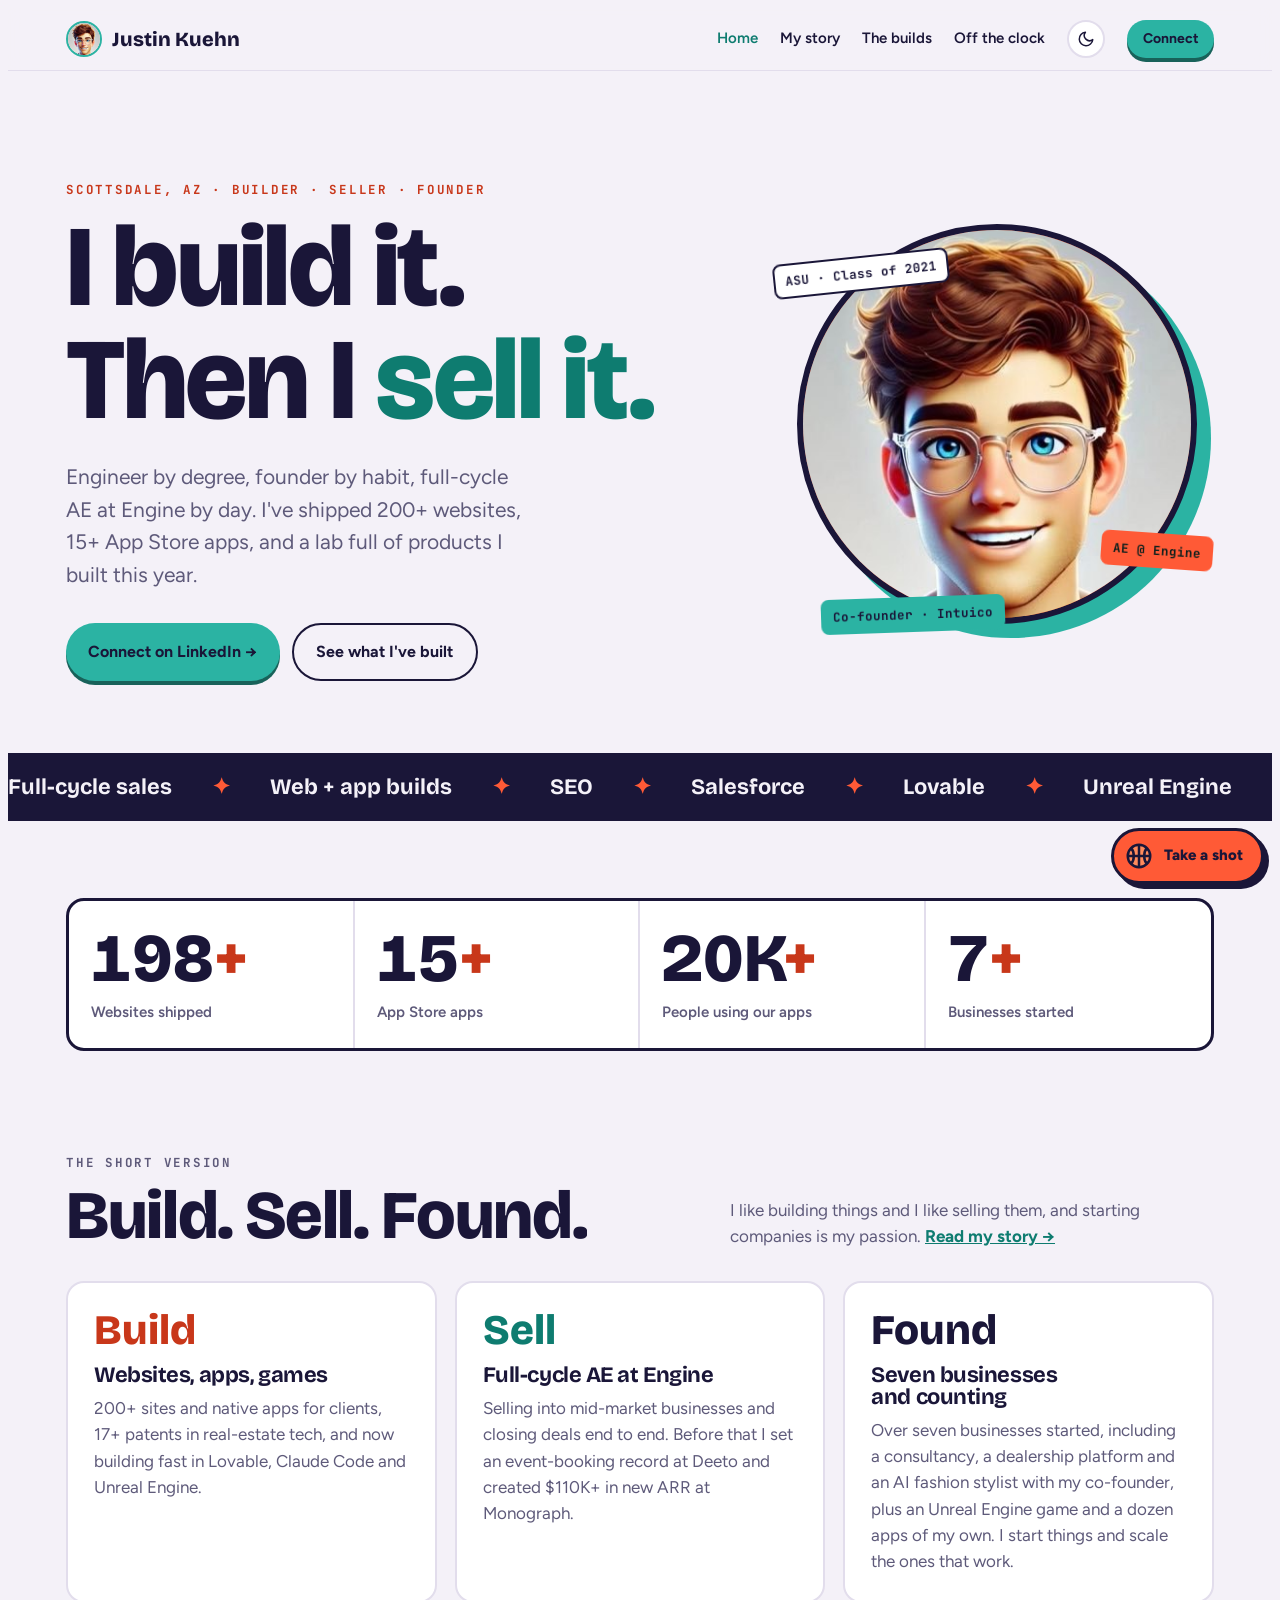
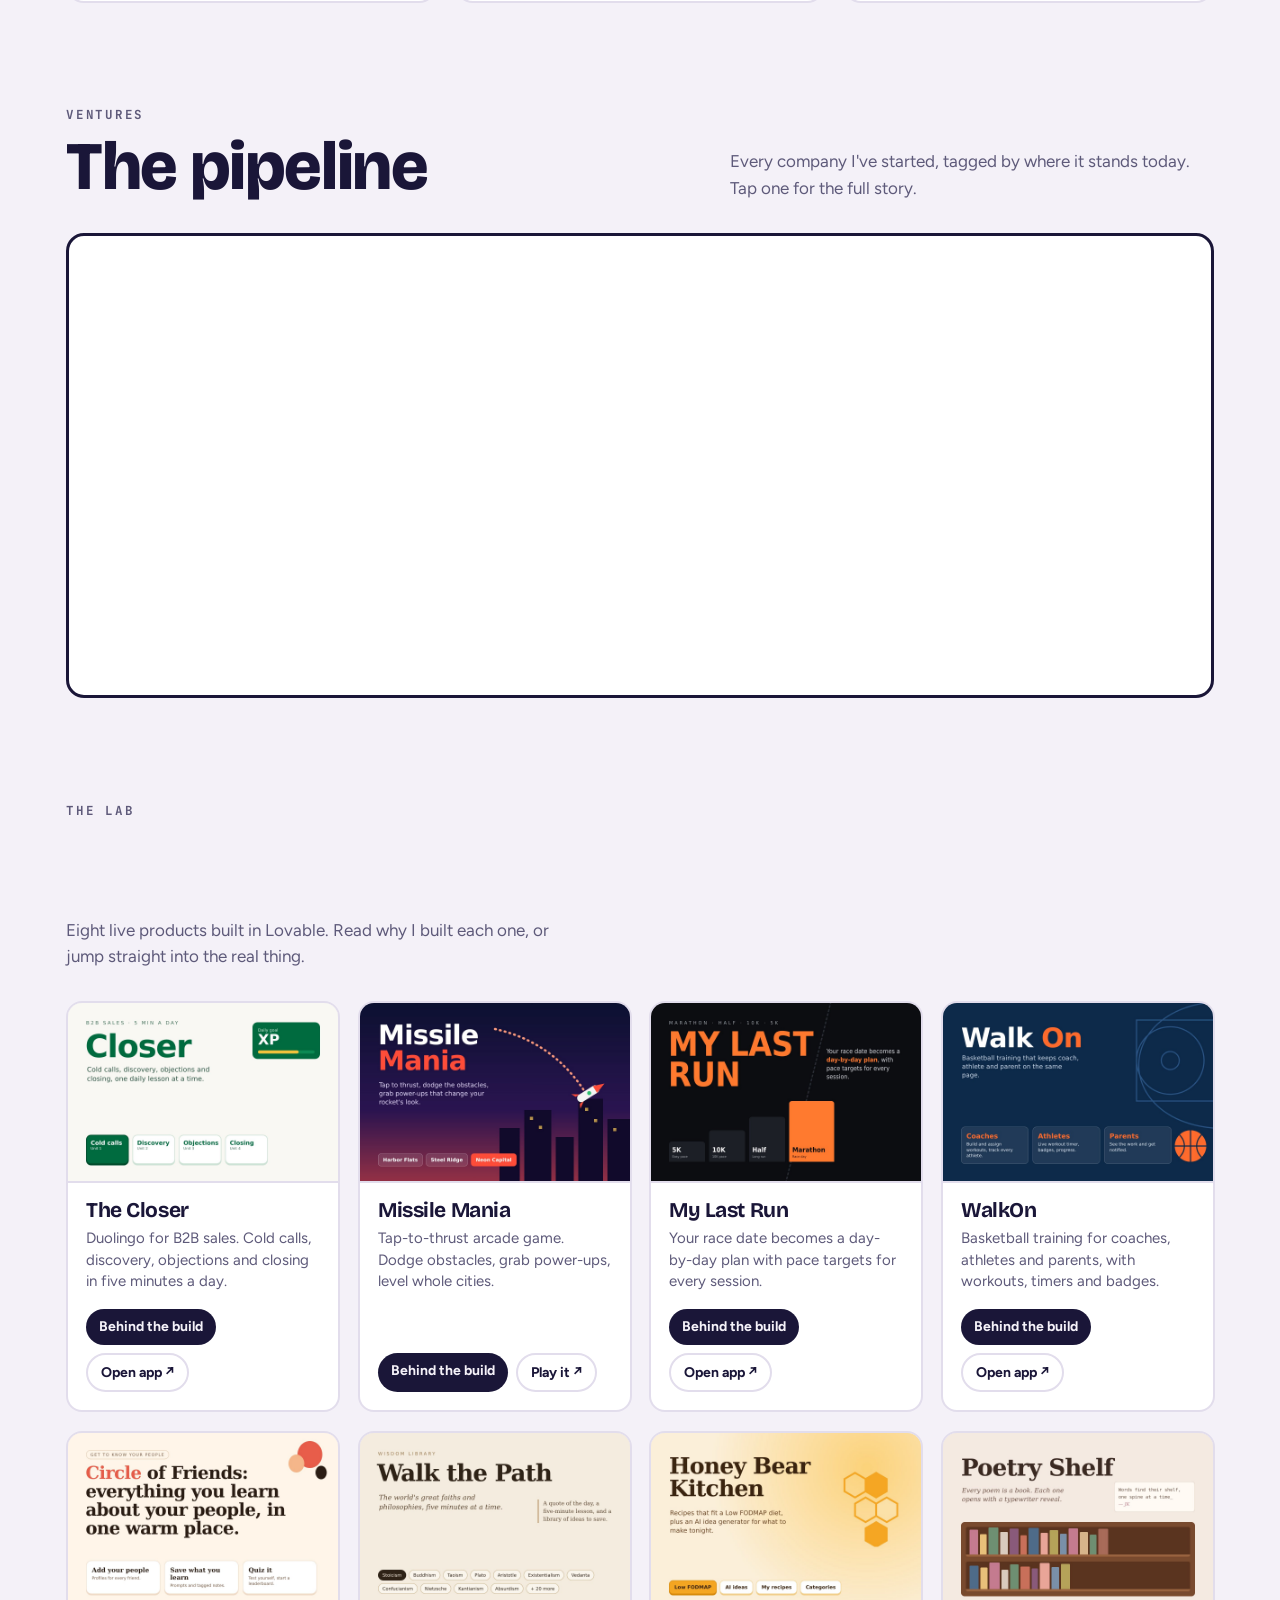
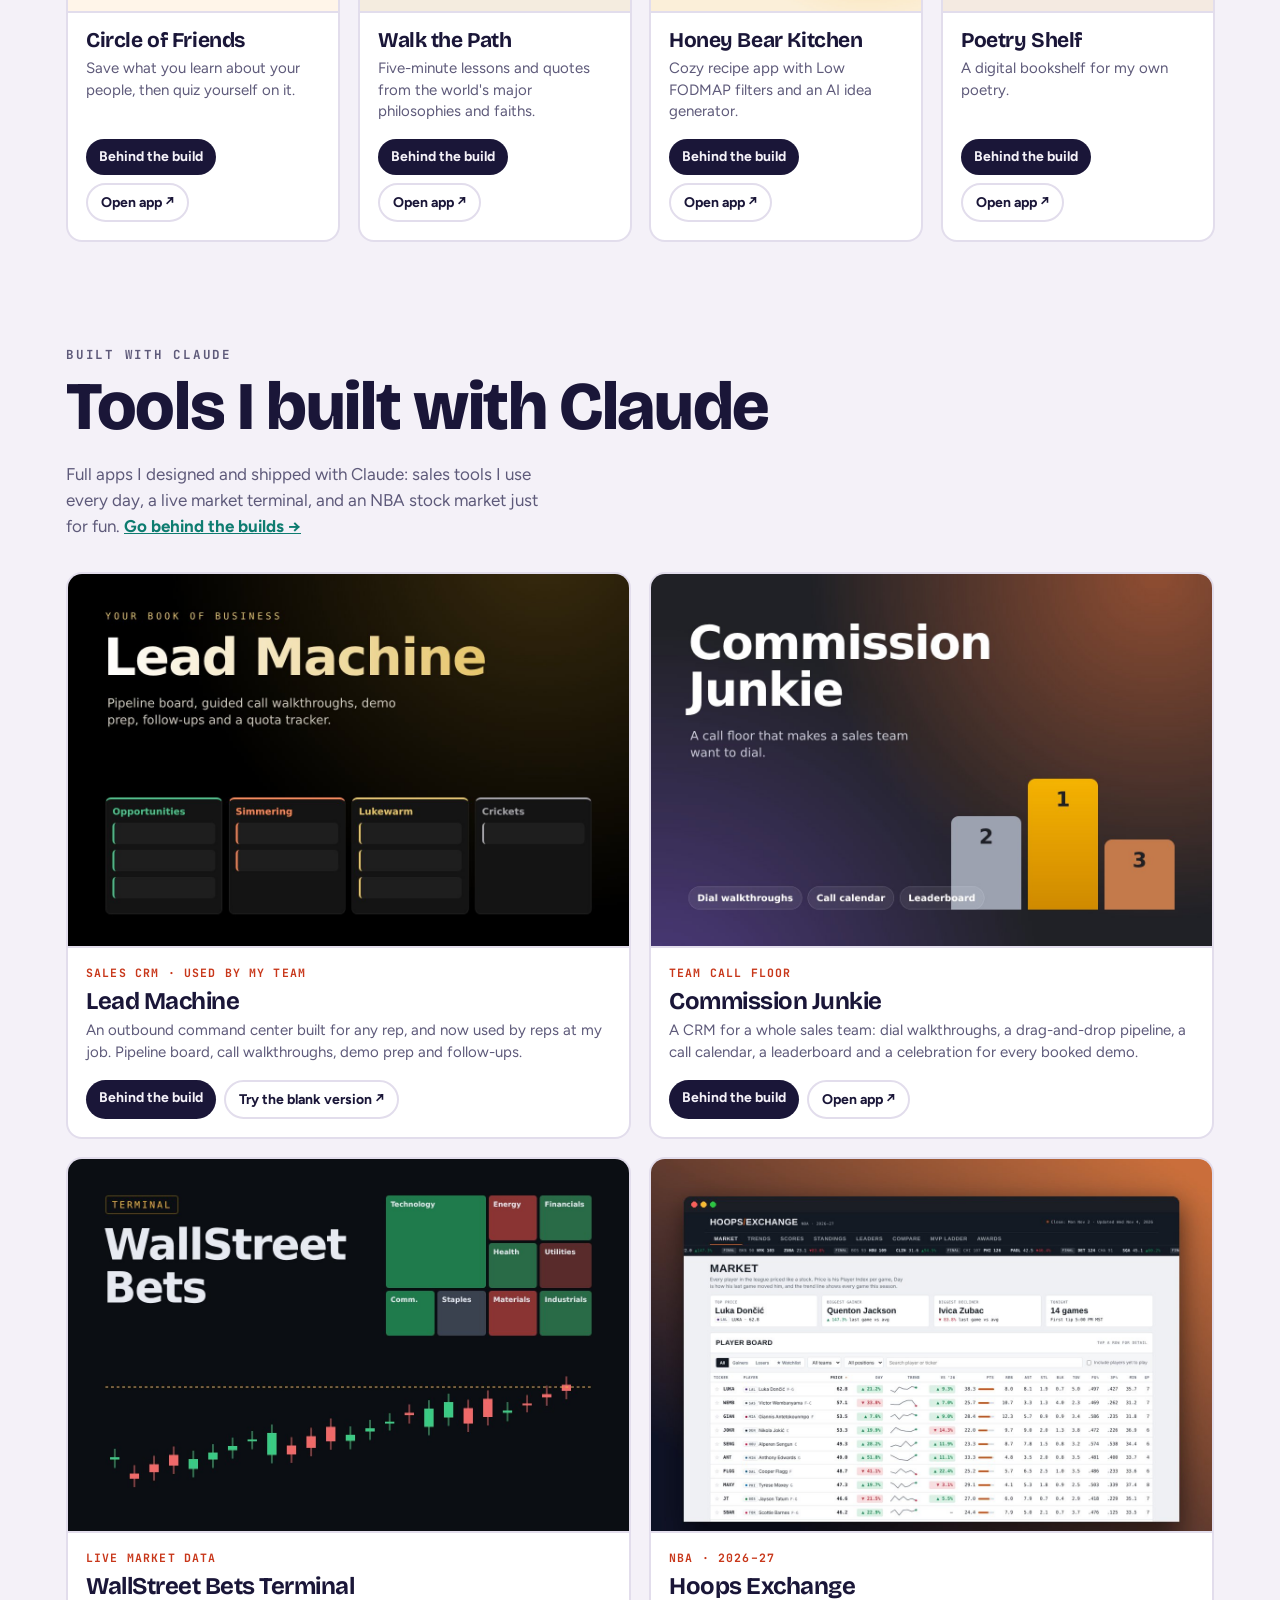
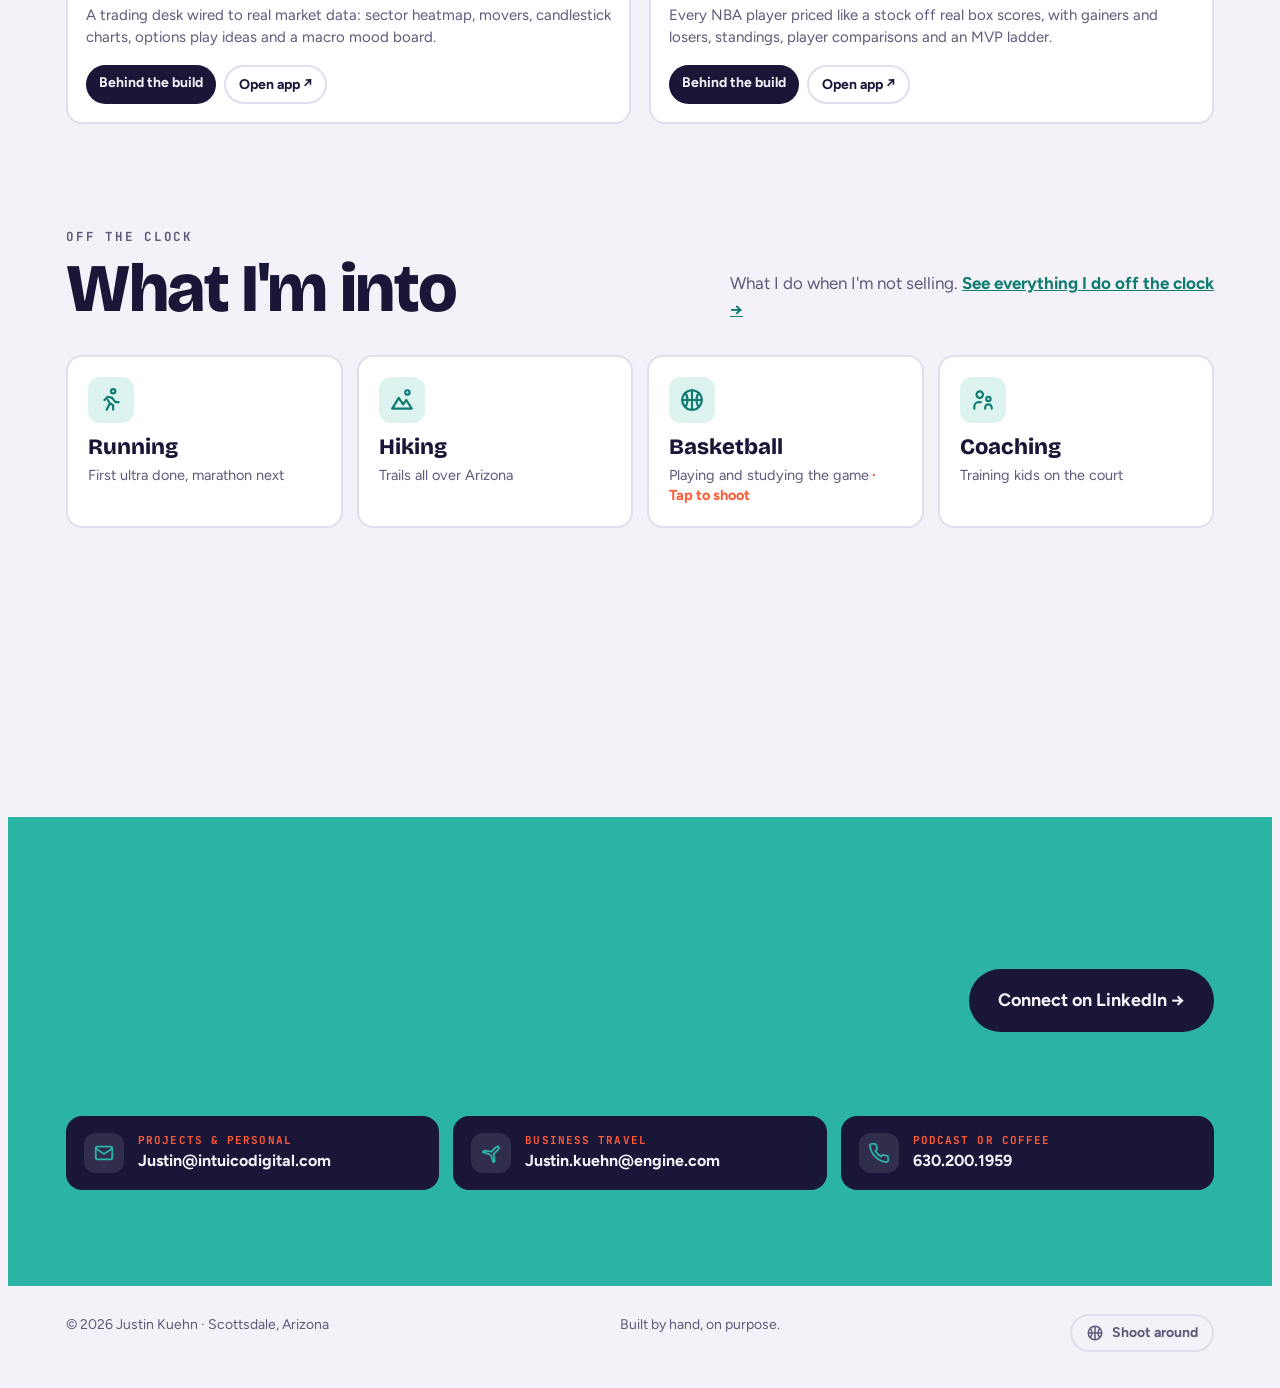
==== index.html @ c18d4263 "Add portfolio site Co-Authored-By: Claude Opus 5.5 <noreply@anthropic.com> Claude-Session: https://c" ====
<!doctype html>
<html lang="en">
<head>
<meta charset="utf-8">
<meta name="viewport" content="width=device-width,initial-scale=1,viewport-fit=cover">
<title>Justin Kuehn · Builder, seller, founder</title>
<meta name="description" content="Justin Kuehn builds websites, apps and companies, then sells them. Co-founder of Intuico Digital and Account Executive at Engine.">
<meta property="og:title" content="Justin Kuehn · Builder, seller, founder">
<meta property="og:description" content="Websites, apps, ventures and the story behind them.">
<meta property="og:image" content="img/avatar.jpg">
<link rel="icon" href="img/avatar.jpg">
<script>(function(){var t=null;try{t=new URLSearchParams(location.search).get("theme");}catch(e){}if(t!=="dark"&&t!=="light"){try{t=localStorage.getItem("jk-theme");}catch(e){}}if(t!=="dark"&&t!=="light"){try{t=sessionStorage.getItem("jk-theme");}catch(e){}}if(t==="dark"||t==="light"){document.documentElement.setAttribute("data-jk",t);try{localStorage.setItem("jk-theme",t);}catch(e){}try{sessionStorage.setItem("jk-theme",t);}catch(e){}}})();(function(){window.__jkT0=Date.now();if(matchMedia("(prefers-reduced-motion: reduce)").matches)return;var seen=false;try{seen=sessionStorage.getItem("jk-splash")==="1";sessionStorage.setItem("jk-splash","1");}catch(e){seen=true;}if(seen)return;var r=document.documentElement;r.classList.add("jk-splash");setTimeout(function(){r.classList.remove("jk-splash","jk-splash-out")},3500);})();</script>
<meta name="claude:viewport-fit-sides" content="cover">
<link rel="preconnect" href="https://fonts.googleapis.com">
<link rel="preconnect" href="https://fonts.gstatic.com" crossorigin>
<link rel="stylesheet" href="https://fonts.googleapis.com/css2?family=Bricolage+Grotesque:opsz,wght@12..96,500;12..96,700;12..96,800&family=Figtree:wght@400;500;600;700&family=JetBrains+Mono:wght@500;700&display=swap">
<style>
/* Layout: bold editorial home. Big type hero with avatar, scoreboard strip, ventures as a CRM-style pipeline, an app lab grid, off-the-clock photo band, LinkedIn close. */
:root{
  --bg:#F4F1F8; --surface:#FFFFFF; --ink:#1A1638; --muted:#5E5A7A; --line:#E2DDEC;
  --signal-t:#0E7C70; --soft:#ECE7F4; --agave:#FF5A36; --deep:#1A1638; --signal:#2BB3A3; --signal-ink:#1A1638; --sky:#C8371A; --band:#1A1638; --band-ink:#F4F1F8;
  --display:"Bricolage Grotesque", "Arial Black", Impact, sans-serif;
  --body:"Figtree", "Segoe UI", Helvetica, Arial, sans-serif;
  --mono:"JetBrains Mono", ui-monospace, Menlo, monospace;
  --wrap:1180px;
}
@media (prefers-color-scheme: dark){:root:not([data-jk="light"]){
  --bg:#0A0A0A; --surface:#151515; --ink:#F2F2EF; --muted:#A6A6A1; --line:#2A2A2A;
  --signal-t:#3CCFBC; --soft:#1C1C1C; --agave:#FF6A3D; --deep:#161616; --signal:#2BB3A3; --signal-ink:#0A0A0A; --sky:#FF7A50; --band:#2BB3A3; --band-ink:#0A0A0A; color-scheme:dark}}
:root[data-jk="dark"]{
  --bg:#0A0A0A; --surface:#151515; --ink:#F2F2EF; --muted:#A6A6A1; --line:#2A2A2A;
  --signal-t:#3CCFBC; --soft:#1C1C1C; --agave:#FF6A3D; --deep:#161616; --signal:#2BB3A3; --signal-ink:#0A0A0A; --sky:#FF7A50; --band:#2BB3A3; --band-ink:#0A0A0A; color-scheme:dark}

*{box-sizing:border-box}
html{scroll-behavior:smooth}
body{background:var(--bg);color:var(--ink);font-family:var(--body);font-size:17px;line-height:1.55;-webkit-font-smoothing:antialiased}
a{color:inherit}
:focus-visible{outline:3px solid var(--sky);outline-offset:3px;border-radius:4px}
.wrap{max-width:var(--wrap);margin:0 auto;padding-left:max(16px, env(safe-area-inset-left,0px));padding-right:max(16px, env(safe-area-inset-right,0px))}
h1,h2,h3{font-family:var(--display);line-height:.98;letter-spacing:-.02em;margin:0;text-wrap:balance}
.eyebrow{font-family:var(--mono);font-size:12.5px;font-weight:700;letter-spacing:.14em;text-transform:uppercase;color:var(--sky)}
.btn{display:inline-flex;align-items:center;gap:.6em;font-weight:700;font-size:16px;text-decoration:none;padding:.9em 1.4em;border-radius:999px;transition:transform .15s ease, box-shadow .15s ease}
.btn-signal{background:var(--signal);color:var(--signal-ink);box-shadow:0 4px 0 color-mix(in srgb,var(--signal) 55%, #000)}
.btn-signal:hover{transform:translateY(-2px);box-shadow:0 6px 0 color-mix(in srgb,var(--signal) 55%, #000)}
.btn-ghost{border:2px solid var(--ink);color:var(--ink)}
.btn-ghost:hover{background:var(--ink);color:var(--bg)}

/* nav */
body::before{content:"";position:fixed;inset:0 0 auto;height:env(safe-area-inset-top,0px);z-index:10;background:var(--bg)}
.nav{position:sticky;top:env(safe-area-inset-top,0px);z-index:9;background:color-mix(in srgb,var(--bg) 88%, transparent);backdrop-filter:blur(10px);border-bottom:1px solid var(--line)}
.nav .wrap{display:flex;align-items:center;justify-content:space-between;gap:16px;padding-block:12px}
.brand{display:flex;align-items:center;gap:10px;text-decoration:none;font-family:var(--display);font-weight:800;font-size:20px}
.brand img{width:36px;height:36px;border-radius:50%;border:2px solid var(--signal)}
.links{display:flex;gap:22px;align-items:center;font-weight:600;font-size:15px}
.links a{text-decoration:none}
.links a:not(.btn):hover,.links a[aria-current]{color:var(--signal-t)}
.links .btn{padding:.55em 1.1em;font-size:14px}
@media (max-width:760px){.links{gap:14px;font-size:14px}.links a[href="index.html"],.links a[href="index.html#apps"],.links a[href="hobbies.html"]:not([aria-current]){display:none}}
@media (max-width:460px){.brand span,.brand{font-size:0}.brand img{width:34px;height:34px}}

/* hero */
.hero{padding-block:clamp(48px,8vw,96px) clamp(40px,6vw,72px)}
.hero .wrap{display:grid;grid-template-columns:1.35fr .9fr;gap:clamp(28px,5vw,64px);align-items:center}
.hero h1{font-size:clamp(52px,9vw,124px);font-weight:800}
.hero h1 .hl{color:var(--signal-t)}
.hero h1 .line{display:block}
.hero p.lede{font-size:clamp(18px,2vw,21px);color:var(--muted);max-width:36ch;margin:24px 0 32px}
.cta-row{display:flex;flex-wrap:wrap;gap:12px}
.portrait{position:relative;justify-self:center;width:min(100%,400px)}
.portrait .disc{aspect-ratio:1;max-width:100%;border-radius:50%;background:var(--sky);overflow:hidden;border:6px solid var(--ink);box-shadow:14px 14px 0 var(--signal)}
.portrait img{width:100%;height:100%;object-fit:cover;display:block}
.tag{position:absolute;font-family:var(--mono);font-size:12.5px;font-weight:700;background:var(--surface);color:var(--ink);border:2px solid var(--ink);padding:6px 10px;border-radius:8px;white-space:nowrap}
.tag.t1{top:8%;left:-6%;transform:rotate(-6deg)}
.tag.t2{bottom:14%;right:-4%;transform:rotate(4deg);background:var(--agave);color:#0B1F1C;border-color:var(--agave)}
.tag.t3{bottom:-2%;left:6%;transform:rotate(-2deg);background:var(--signal);color:var(--signal-ink);border-color:var(--signal)}
@media (max-width:820px){.hero .wrap{grid-template-columns:1fr}.portrait{width:min(78%,320px);order:-1}.tag.t1{left:-10%}.tag.t2{right:-12%}}

/* ticker */
.ticker{background:var(--band);color:var(--band-ink);overflow:hidden;border-block:3px solid var(--ink)}
.ticker .track{display:flex;gap:40px;width:max-content;padding-block:14px;font-family:var(--display);font-weight:700;font-size:22px;animation:tick 38s linear infinite}
.ticker span{display:flex;align-items:center;gap:40px;white-space:nowrap}
.ticker span::after{content:"✦";color:var(--agave)}

@keyframes tick{to{transform:translateX(-50%)}}
@media (prefers-reduced-motion:reduce){.ticker .track{animation:none}}

/* scoreboard */
.score{padding-block:clamp(48px,6vw,80px) 0}
.board{display:grid;grid-template-columns:repeat(4,1fr);border:3px solid var(--ink);border-radius:18px;overflow:hidden;background:var(--surface)}
.stat{padding:24px 22px;border-right:2px solid var(--line);min-width:0}
.stat:last-child{border-right:0}
.stat b{display:block;font-family:var(--display);font-size:clamp(44px,5.5vw,68px);font-weight:800;line-height:1;font-variant-numeric:tabular-nums}
.stat b em{font-style:normal;color:var(--sky)}
.stat small{display:block;margin-top:8px;font-weight:600;color:var(--muted);font-size:15px}
@media (max-width:760px){.board{grid-template-columns:1fr 1fr}.stat:nth-child(2){border-right:0}.stat:nth-child(-n+2){border-bottom:2px solid var(--line)}}

/* sections */
section.block{padding-block:clamp(64px,8vw,110px) 0}
.head{display:flex;justify-content:space-between;align-items:end;gap:20px;flex-wrap:wrap;margin-bottom:32px}
.head h2{font-size:clamp(38px,5.5vw,68px);font-weight:800;margin-top:10px}
.head p{color:var(--muted);max-width:44ch;margin:0}

/* three lanes */
.lanes{display:grid;grid-template-columns:repeat(3,1fr);gap:18px}
.lane{padding:26px;border-radius:18px;border:2px solid var(--line);background:var(--surface);min-width:0}
.lane .k{font-family:var(--display);font-size:42px;font-weight:800;line-height:1}
.lane:nth-child(1) .k{color:var(--sky)} .lane:nth-child(2) .k{color:var(--signal-t)}
.lane h3{font-size:22px;margin:14px 0 8px;font-weight:700}
.lane p{margin:0;color:var(--muted)}
@media (max-width:820px){.lanes{grid-template-columns:1fr}}

/* pipeline */
.pipe{border:3px solid var(--ink);border-radius:18px;overflow:hidden;background:var(--surface)}
.deal{display:grid;grid-template-columns:200px 1fr auto;gap:24px;align-items:center;padding:22px 26px;border-bottom:2px solid var(--line);text-decoration:none;transition:background .15s}
.deal:last-child{border-bottom:0}
.deal:hover{background:color-mix(in srgb,var(--agave) 12%, var(--surface))}
.deal h3{font-size:clamp(26px,3vw,34px);font-weight:800}
.deal p{margin:0;color:var(--muted);min-width:0}
.stage{font-family:var(--mono);font-size:12px;font-weight:700;letter-spacing:.08em;text-transform:uppercase;padding:6px 10px;border-radius:999px;white-space:nowrap;border:2px solid currentColor}
.stage.won{color:var(--sky)} .stage.scale{color:var(--signal-t)} .stage.build{color:var(--muted)}
@media (max-width:760px){.deal{grid-template-columns:1fr;gap:8px}.stage{justify-self:start}}

/* app lab */
.apps{display:grid;grid-template-columns:repeat(4,1fr);gap:18px}
.app{display:flex;flex-direction:column;border:2px solid var(--line);border-radius:16px;overflow:hidden;background:var(--surface);transition:transform .15s ease,border-color .15s ease}
.app:hover{transform:translateY(-4px);border-color:var(--agave)}
.app .shot{display:block;aspect-ratio:3/2;max-width:100%;background:var(--line);border-bottom:2px solid var(--line)}
.app .shot img{width:100%;height:100%;object-fit:cover;display:block}
.app .body{padding:16px 18px 18px;display:flex;flex-direction:column;gap:6px;flex:1}
.app h3{font-size:21px;font-weight:700;line-height:1.1}
.app p{margin:0;color:var(--muted);font-size:15px;line-height:1.45;flex:1}
.app .acts{display:flex;gap:8px;flex-wrap:wrap;margin-top:10px}
.app .acts a{font-weight:700;font-size:14px;text-decoration:none;padding:7px 13px;border-radius:999px}
.app .cs-btn{background:var(--ink);color:var(--bg)}
.app .cs-btn:hover{background:var(--agave);color:#0B1F1C}
.app .go{border:2px solid var(--line);color:var(--ink)}
.app .go:hover{border-color:var(--ink)}
.app .kick{font-family:var(--mono);font-size:11.5px;font-weight:700;letter-spacing:.1em;text-transform:uppercase;color:var(--sky)}
.cgrid .app h3{font-size:24px}
@media (max-width:1000px){.apps{grid-template-columns:repeat(2,1fr)}}
@media (max-width:520px){.apps{grid-template-columns:1fr}}

/* built with claude */
.cgrid{display:grid;grid-template-columns:repeat(2,1fr);gap:18px}
@media (max-width:560px){.cgrid{grid-template-columns:1fr}}
.cproj{display:flex;flex-direction:column;text-decoration:none;border:2px solid var(--line);border-radius:16px;overflow:hidden;background:var(--surface);transition:transform .15s ease,border-color .15s ease;min-width:0}
.cproj:hover{transform:translateY(-4px);border-color:var(--ink)}
.cproj .band{background:var(--p-bg);color:var(--p-ink);padding:20px 20px 18px;min-height:150px;display:flex;flex-direction:column;justify-content:space-between;gap:14px;position:relative;overflow:hidden}
.cproj .band::after{content:"";position:absolute;inset:auto -30% -60% auto;width:70%;aspect-ratio:1;border-radius:50%;background:var(--p-acc);opacity:.18}
.cproj .kicker{font-family:var(--mono);font-size:11.5px;font-weight:700;letter-spacing:.12em;text-transform:uppercase;color:var(--p-acc);position:relative}
.cproj .pname{font-family:var(--display);font-weight:800;font-size:30px;line-height:1;letter-spacing:-.02em;position:relative}
.cproj .chips{display:flex;flex-wrap:wrap;gap:6px;position:relative}
.cproj .chips span{font-family:var(--mono);font-size:11px;font-weight:700;padding:3px 8px;border-radius:999px;border:1px solid var(--p-acc);color:var(--p-ink)}
.cproj .body{padding:16px 18px 18px;display:flex;flex-direction:column;gap:6px;flex:1}
.cproj p{margin:0;color:var(--muted);font-size:15px;line-height:1.45;flex:1}
.cproj .go{font-weight:700;font-size:14px;color:var(--signal-t);margin-top:8px}
@media (max-width:1000px){.cgrid{grid-template-columns:repeat(2,1fr)}}
@media (max-width:560px){.cgrid{grid-template-columns:1fr}}

/* off the clock gallery */
.gallery{display:grid;grid-template-columns:repeat(4,1fr);grid-auto-rows:220px;gap:16px}
.gallery > *{border-radius:18px;overflow:hidden;position:relative;margin:0;min-width:0}
.gallery figure{border:3px solid var(--ink);background:var(--line)}
.gallery figure img{width:100%;height:100%;object-fit:cover;display:block;position:absolute;inset:0;transition:transform .4s ease}
.gallery figure:hover img{transform:scale(1.04)}
.g-dinner{grid-row:span 2}
.g-hike{grid-column:span 2;grid-row:span 2}
.g-ultra{grid-row:span 2;background:var(--signal);color:var(--signal-ink);padding:24px;display:flex;flex-direction:column;justify-content:space-between}
.g-ultra .big{font-family:var(--display);font-weight:800;font-size:clamp(64px,7vw,96px);line-height:.85;letter-spacing:-.03em}
.g-ultra .big small{display:block;font-size:.34em;letter-spacing:.02em;margin-top:6px}
.g-ultra p{margin:0;font-weight:600;line-height:1.35}
.g-ultra .eyebrow{color:inherit;opacity:.85}
.g-tile{background:var(--surface);border:2px solid var(--line);padding:22px;display:flex;flex-direction:column;justify-content:space-between;gap:10px;text-decoration:none}
.g-tile h3{font-size:clamp(24px,2.4vw,30px);font-weight:800}
.g-tile p{margin:0;color:var(--muted);font-size:15px}
.g-tile .go{font-weight:700;font-size:14px;color:var(--signal-t)}
a.g-tile:hover{border-color:var(--ink)}
.g-marathon{grid-column:span 2;background:var(--band);color:var(--band-ink);border-color:var(--band)}
.g-marathon p{color:inherit;opacity:.8}
.g-marathon .go{color:inherit}
.g-swan figure, .g-swan{background:#F2F2F0}
@media (max-width:900px){.gallery{grid-template-columns:repeat(2,1fr);grid-auto-rows:200px}.g-hike{grid-column:span 2}.g-marathon{grid-column:span 2}}
@media (max-width:520px){.gallery{grid-auto-rows:170px}.g-ultra{grid-column:span 2;grid-row:span 1}.g-dinner{grid-row:span 2}}

/* close */
.close{margin-top:clamp(64px,8vw,110px);background:var(--signal);color:var(--signal-ink)}
.close .wrap{padding-block:clamp(56px,8vw,96px);display:flex;justify-content:space-between;align-items:center;gap:28px;flex-wrap:wrap}
.close h2{font-size:clamp(42px,7vw,92px);font-weight:800;max-width:12ch}
.close .btn{background:var(--deep);color:#F4F1F8;box-shadow:none;font-size:18px;padding:1em 1.6em}
.close .btn:hover{transform:translateY(-2px)}
footer .wrap{display:flex;justify-content:space-between;gap:16px;flex-wrap:wrap;padding-block:28px;color:var(--muted);font-size:14px}
.theme-tg{width:38px;height:38px;flex:none;border-radius:50%;border:2px solid var(--line);background:var(--surface);color:var(--ink);display:grid;place-items:center;cursor:pointer;padding:0}
.theme-tg:hover{border-color:var(--signal)}
.theme-tg .i-sun{display:none}
:root[data-jk="dark"] .theme-tg .i-sun{display:block}:root[data-jk="dark"] .theme-tg .i-moon{display:none}
@media (prefers-color-scheme: dark){:root:not([data-jk="light"]) .theme-tg .i-sun{display:block}:root:not([data-jk="light"]) .theme-tg .i-moon{display:none}}
.ints{list-style:none;margin:0;padding:0;display:grid;grid-template-columns:repeat(4,minmax(0,1fr));gap:14px}
@media (max-width:900px){.ints{grid-template-columns:repeat(2,minmax(0,1fr))}}
.int{display:flex;flex-direction:column;gap:6px;padding:20px;border:2px solid var(--line);border-radius:16px;background:var(--surface);min-width:0}
.int .ic{width:46px;height:46px;border-radius:12px;display:grid;place-items:center;background:color-mix(in srgb,var(--signal) 16%,var(--surface));color:var(--signal-t);margin-bottom:6px}
.int b{font-family:var(--display);font-size:22px;font-weight:800;line-height:1.1}
.int small{color:var(--muted);font-size:14.5px;line-height:1.4}
.int-hl{background:var(--signal);border-color:var(--signal);color:var(--signal-ink)}
.int-hl .ic{background:rgba(0,0,0,.12);color:var(--signal-ink)}.int-hl small{color:var(--signal-ink);opacity:.8}
@media (prefers-reduced-motion:no-preference){
.rv-on .rv{opacity:0;transform:translateY(26px);transition:opacity .7s cubic-bezier(.2,.7,.2,1),transform .7s cubic-bezier(.2,.7,.2,1)}
.rv-on .rv.in{opacity:1;transform:none}
}
</style>
<link rel="stylesheet" href="fx.css">
</head>
<body>
<nav class="nav" aria-label="Main">
  <div class="wrap">
    <a class="brand" href="#top"><img src="img/avatar.jpg" alt="">Justin Kuehn</a>
    <div class="links">
      <a href="index.html" aria-current="page">Home</a>
      <a href="story.html">My story</a>
      <a href="work.html">The builds</a>
      <a href="hobbies.html">Off the clock</a>
<button class="theme-tg" type="button" aria-label="Toggle dark mode" title="Toggle dark mode"><svg class="i-moon" viewBox="0 0 24 24" width="18" height="18" fill="none" stroke="currentColor" stroke-width="2" stroke-linecap="round" stroke-linejoin="round" aria-hidden="true"><path d="M21 12.8A9 9 0 1 1 11.2 3a7 7 0 0 0 9.8 9.8z"/></svg><svg class="i-sun" viewBox="0 0 24 24" width="18" height="18" fill="none" stroke="currentColor" stroke-width="2" stroke-linecap="round" aria-hidden="true"><circle cx="12" cy="12" r="4"/><path d="M12 2v2M12 20v2M4.9 4.9l1.4 1.4M17.7 17.7l1.4 1.4M2 12h2M20 12h2M4.9 19.1l1.4-1.4M17.7 6.3l1.4-1.4"/></svg></button>
            <a class="btn btn-signal" href="https://www.linkedin.com/search/results/people/?keywords=Justin%20Kuehn" target="_blank" rel="noopener">Connect</a>
    </div>
  </div>
</nav>

<header class="hero" id="top">
  <div class="wrap">
    <div>
      <p class="eyebrow">Scottsdale, AZ · Builder · Seller · Founder</p>
      <h1><span class="line">I build it.</span><span class="line">Then I <span class="hl">sell it.</span></span></h1>
      <p class="lede">Engineer by degree, founder by habit, full-cycle AE at Engine by day. I've shipped 200+ websites, 15+ App Store apps, and a lab full of products I built this year.</p>
      <div class="cta-row">
        <a class="btn btn-signal" href="https://www.linkedin.com/search/results/people/?keywords=Justin%20Kuehn" target="_blank" rel="noopener">Connect on LinkedIn →</a>
        <a class="btn btn-ghost" href="#apps">See what I've built</a>
      </div>
    </div>
    <div class="portrait">
      <div class="disc"><img src="img/avatar.jpg" alt="Illustrated portrait of Justin Kuehn"></div>
      <span class="tag t1">ASU · Class of 2021</span>
      <span class="tag t2">AE @ Engine</span>
      <span class="tag t3">Co-founder · Intuico</span>
    </div>
  </div>
</header>

<div class="ticker" aria-hidden="true">
  <div class="track">
    <span>Full-cycle sales</span><span>Web + app builds</span><span>SEO</span><span>Salesforce</span><span>Lovable</span><span>Unreal Engine</span><span>Founder-led growth</span><span>Cold calling</span>
    <span>Full-cycle sales</span><span>Web + app builds</span><span>SEO</span><span>Salesforce</span><span>Lovable</span><span>Unreal Engine</span><span>Founder-led growth</span><span>Cold calling</span>
  </div>
</div>

<section class="score" aria-label="By the numbers">
  <div class="wrap">
    <div class="board">
      <div class="stat"><b>200<em>+</em></b><small>Websites shipped</small></div>
      <div class="stat"><b>15<em>+</em></b><small>App Store apps</small></div>
      <div class="stat"><b>20K<em>+</em></b><small>People using our apps</small></div>
      <div class="stat"><b>7<em>+</em></b><small>Businesses started</small></div>
    </div>
  </div>
</section>

<section class="block" aria-labelledby="lanes-h">
  <div class="wrap">
    <div class="head">
      <div><p class="eyebrow">The short version</p><h2 id="lanes-h">Build. Sell. Found.</h2></div>
      <p>I like building things and I like selling them, and starting companies is my passion. <a href="story.html" style="color:var(--signal-t);font-weight:700">Read my story →</a></p>
    </div>
    <div class="lanes">
      <div class="lane"><div class="k">Build</div><h3>Websites, apps, games</h3><p>200+ sites and native apps for clients, 17+ patents in real-estate tech, and now building fast in Lovable, Claude Code and Unreal Engine.</p></div>
      <div class="lane"><div class="k">Sell</div><h3>Full-cycle AE at Engine</h3><p>Selling into mid-market businesses and closing deals end to end. Before that I set an event-booking record at Deeto and created $110K+ in new ARR at Monograph.</p></div>
      <div class="lane"><div class="k">Found</div><h3>Seven businesses and counting</h3><p>Over seven businesses started, including a consultancy, a dealership platform and an AI fashion stylist with my co-founder, plus an Unreal Engine game and a dozen apps of my own. I start things and scale the ones that work.</p></div>
    </div>
  </div>
</section>

<section class="block" id="work" aria-labelledby="work-h">
  <div class="wrap">
    <div class="head">
      <div><p class="eyebrow">Ventures</p><h2 id="work-h">The pipeline</h2></div>
      <p>Every company I've started, tagged by where it stands today. Tap one for the full story.</p>
    </div>
    <div class="pipe">
      <a class="deal" href="work.html#intuico"><h3>Intuico Digital</h3><p>Boutique consultancy for custom software, websites, apps and marketing. If a business needs it, we build it, for agencies, real estate, e-commerce, law firms, medical practices and software startups. Co-founded with my business partner.</p><span class="stage won">Scaling · 200+ sites</span></a>
      <a class="deal" href="work.html#goautofire"><h3>GoAutoFire</h3><p>Website, inventory and lead platform for independent used-car dealers. Growing on organic search, and we hired our newest sales rep in September 2026. Co-owned with my Intuico co-founder.</p><span class="stage scale">Scaling</span></a>
      <a class="deal" href="work.html#trydrobe"><h3>Trydrobe</h3><p>An AI stylist that picks outfits, shops and plans looks for events, plus an API so retailers can run virtual shopping at scale. Over 10,000 users. Co-owned with my Intuico co-founder.</p><span class="stage scale">Scaling · 10,000+ users</span></a>
      <a class="deal" href="work.html#unreal"><h3>Guerilla Warfare</h3><p>A cartoony battle royale where every player is an ape and the whole city is your jungle gym. Built in Unreal Engine 5.</p><span class="stage build">In development</span></a>
    </div>
  </div>
</section>

<section class="block" id="apps" aria-labelledby="apps-h">
  <div class="wrap">
    <div class="head">
      <div><p class="eyebrow">The lab</p><h2 id="apps-h">Apps I shipped this year</h2></div>
      <p>Eight live products built in Lovable. Read why I built each one, or jump straight into the real thing.</p>
    </div>
    <div class="apps">
      <div class="app"><a class="shot" href="work.html#the-closer"><img src="img/shot_closer.jpg" alt="The Closer screenshot" loading="lazy"></a><div class="body"><h3>The Closer</h3><p>Duolingo for B2B sales. Cold calls, discovery, objections and closing in five minutes a day.</p><div class="acts"><a class="cs-btn" href="work.html#the-closer">Behind the build</a><a class="go" href="https://id-preview--04c4d16d-3907-4d98-9360-c7922b74144a.lovable.app" target="_blank" rel="noopener">Open app ↗</a></div></div></div>
      <div class="app"><a class="shot" href="work.html#missile-mania"><img src="img/shot_missile.jpg" alt="Missile Mania screenshot" loading="lazy"></a><div class="body"><h3>Missile Mania</h3><p>Tap-to-thrust arcade game. Dodge obstacles, grab power-ups, level whole cities.</p><div class="acts"><a class="cs-btn" href="work.html#missile-mania">Behind the build</a><a class="go" href="https://id-preview--9728c3f0-ca05-4153-9701-315631acdc00.lovable.app" target="_blank" rel="noopener">Play it ↗</a></div></div></div>
      <div class="app"><a class="shot" href="work.html#my-last-run"><img src="img/shot_lastrun.jpg" alt="My Last Run screenshot" loading="lazy"></a><div class="body"><h3>My Last Run</h3><p>Your race date becomes a day-by-day plan with pace targets for every session.</p><div class="acts"><a class="cs-btn" href="work.html#my-last-run">Behind the build</a><a class="go" href="https://id-preview--bdcf397b-622d-477d-acb7-1abfdcdb4f65.lovable.app" target="_blank" rel="noopener">Open app ↗</a></div></div></div>
      <div class="app"><a class="shot" href="work.html#walkon"><img src="img/shot_walkon.jpg" alt="WalkOn screenshot" loading="lazy"></a><div class="body"><h3>WalkOn</h3><p>Basketball training for coaches, athletes and parents, with workouts, timers and badges.</p><div class="acts"><a class="cs-btn" href="work.html#walkon">Behind the build</a><a class="go" href="https://id-preview--fe172304-307c-4858-a96e-ae3cf5811a52.lovable.app" target="_blank" rel="noopener">Open app ↗</a></div></div></div>
      <div class="app"><a class="shot" href="work.html#circle-of-friends"><img src="img/shot_circle.jpg" alt="Circle of Friends screenshot" loading="lazy"></a><div class="body"><h3>Circle of Friends</h3><p>Save what you learn about your people, then quiz yourself on it.</p><div class="acts"><a class="cs-btn" href="work.html#circle-of-friends">Behind the build</a><a class="go" href="https://id-preview--9604305a-4ebb-4d1f-936f-ec2f463b9193.lovable.app" target="_blank" rel="noopener">Open app ↗</a></div></div></div>
      <div class="app"><a class="shot" href="work.html#walk-the-path"><img src="img/shot_path.jpg" alt="Walk the Path screenshot" loading="lazy"></a><div class="body"><h3>Walk the Path</h3><p>Five-minute lessons and quotes from the world's major philosophies and faiths.</p><div class="acts"><a class="cs-btn" href="work.html#walk-the-path">Behind the build</a><a class="go" href="https://id-preview--449f8e3a-1a97-40b5-98aa-3fd0b3b67470.lovable.app" target="_blank" rel="noopener">Open app ↗</a></div></div></div>
      <div class="app"><a class="shot" href="work.html#honey-bear"><img src="img/shot_honey.jpg" alt="Honey Bear Kitchen screenshot" loading="lazy"></a><div class="body"><h3>Honey Bear Kitchen</h3><p>Cozy recipe app with Low FODMAP filters and an AI idea generator.</p><div class="acts"><a class="cs-btn" href="work.html#honey-bear">Behind the build</a><a class="go" href="https://id-preview--b6b3ecbc-31b1-4ade-b1c3-0fae0a0726ac.lovable.app" target="_blank" rel="noopener">Open app ↗</a></div></div></div>
      <div class="app"><a class="shot" href="work.html#poetry-shelf"><img src="img/shot_poetry.jpg" alt="Poetry Shelf screenshot" loading="lazy"></a><div class="body"><h3>Poetry Shelf</h3><p>A digital bookshelf for my own poetry.</p><div class="acts"><a class="cs-btn" href="work.html#poetry-shelf">Behind the build</a><a class="go" href="https://id-preview--0a0bd705-e65c-4d59-aa2b-4a47ea7b3f06.lovable.app" target="_blank" rel="noopener">Open app ↗</a></div></div></div>
    </div>
  </div>
</section>

<section class="block" id="claude" aria-labelledby="claude-h">
  <div class="wrap">
    <div class="head">
      <div><p class="eyebrow">Built with Claude</p><h2 id="claude-h">Tools I built with Claude</h2></div>
      <p>Full apps I designed and shipped with Claude: sales tools I use every day, a live market terminal, and an NBA stock market just for fun. <a href="work.html#lead-machine" style="color:var(--signal-t);font-weight:700">Go behind the builds →</a></p>
    </div>
    <div class="cgrid">
      <div class="app"><a class="shot" href="work.html#lead-machine"><img src="img/shot_lm.jpg" alt="Lead Machine screenshot" loading="lazy"></a><div class="body"><span class="kick">Sales CRM · used by my team</span><h3>Lead Machine</h3><p>An outbound command center built for any rep, and now used by reps at my job. Pipeline board, call walkthroughs, demo prep and follow-ups.</p><div class="acts"><a class="cs-btn" href="work.html#lead-machine">Behind the build</a><a class="go" href="https://claude.ai/artifact/SwwXQkPjx93nikeQYZkY7k" target="_blank" rel="noopener">Try the blank version ↗</a></div></div></div>
      <div class="app"><a class="shot" href="work.html#commission-junkie"><img src="img/shot_cj.jpg" alt="Commission Junkie screenshot" loading="lazy"></a><div class="body"><span class="kick">Team call floor</span><h3>Commission Junkie</h3><p>A CRM for a whole sales team: dial walkthroughs, a drag-and-drop pipeline, a call calendar, a leaderboard and a celebration for every booked demo.</p><div class="acts"><a class="cs-btn" href="work.html#commission-junkie">Behind the build</a><a class="go" href="https://claude.ai/artifact/A4J7ZsXNUCJEVznhCR16ni" target="_blank" rel="noopener">Open app ↗</a></div></div></div>
      <div class="app"><a class="shot" href="work.html#wsb-terminal"><img src="img/shot_wsb.jpg" alt="WallStreet Bets Terminal screenshot" loading="lazy"></a><div class="body"><span class="kick">Live market data</span><h3>WallStreet Bets Terminal</h3><p>A trading desk wired to real market data: sector heatmap, movers, candlestick charts, options play ideas and a macro mood board.</p><div class="acts"><a class="cs-btn" href="work.html#wsb-terminal">Behind the build</a><a class="go" href="https://claude.ai/artifact/Wa8KGAK4fkS1C4XFUP16RU" target="_blank" rel="noopener">Open app ↗</a></div></div></div>
      <div class="app"><a class="shot" href="work.html#hoops-exchange"><img src="img/shot_hoops.jpg" alt="Hoops Exchange screenshot" loading="lazy"></a><div class="body"><span class="kick">NBA · 2026–27</span><h3>Hoops Exchange</h3><p>Every NBA player priced like a stock off real box scores, with gainers and losers, standings, player comparisons and an MVP ladder.</p><div class="acts"><a class="cs-btn" href="work.html#hoops-exchange">Behind the build</a><a class="go" href="https://claude.ai/artifact/V36vPS1v5Gox9Y6KWfjAD1" target="_blank" rel="noopener">Open app ↗</a></div></div></div>
    </div>
  </div>
</section>

<section class="block" id="about" aria-labelledby="about-h">
  <div class="wrap">
    <div class="head">
      <div><p class="eyebrow">Off the clock</p><h2 id="about-h">What I'm into</h2></div>
      <p>What I do when I'm not selling. <a href="hobbies.html" style="color:var(--signal-t);font-weight:700">See everything I do off the clock →</a></p>
    </div>
    <ul class="ints" role="list"><li class="int"><span class="ic"><svg viewBox="0 0 24 24" width="26" height="26" fill="none" stroke="currentColor" stroke-width="2" stroke-linecap="round" stroke-linejoin="round" aria-hidden="true"><circle cx="14" cy="4" r="2"/><path d="M8 21l3-6 3 2v4M6 12l3-3 4 1 3 4h3M11 15l-2-3"/></svg></span><b>Running</b><small>First ultra done, marathon next</small></li><li class="int"><span class="ic"><svg viewBox="0 0 24 24" width="26" height="26" fill="none" stroke="currentColor" stroke-width="2" stroke-linecap="round" stroke-linejoin="round" aria-hidden="true"><path d="M3 20l6-10 4 6 3-4 5 8z"/><circle cx="17" cy="5" r="2"/></svg></span><b>Hiking</b><small>Trails all over Arizona</small></li><li class="int"><span class="ic"><svg viewBox="0 0 24 24" width="26" height="26" fill="none" stroke="currentColor" stroke-width="2" stroke-linecap="round" stroke-linejoin="round" aria-hidden="true"><circle cx="12" cy="12" r="9"/><path d="M3 12h18M12 3v18M5.6 5.6c3 3 3 9.8 0 12.8M18.4 5.6c-3 3-3 9.8 0 12.8"/></svg></span><b>Basketball</b><small>Playing and studying the game</small></li><li class="int"><span class="ic"><svg viewBox="0 0 24 24" width="26" height="26" fill="none" stroke="currentColor" stroke-width="2" stroke-linecap="round" stroke-linejoin="round" aria-hidden="true"><path d="M4 20v-2a4 4 0 0 1 4-4h2"/><circle cx="9" cy="7" r="3"/><circle cx="17" cy="11" r="2"/><path d="M14 20v-1a3 3 0 0 1 6 0v1"/></svg></span><b>Coaching</b><small>Training kids on the court</small></li><li class="int"><span class="ic"><svg viewBox="0 0 24 24" width="26" height="26" fill="none" stroke="currentColor" stroke-width="2" stroke-linecap="round" stroke-linejoin="round" aria-hidden="true"><path d="M8 21h8M9 18h6l-1-6h-4zM10 12l-1-3h6l-1 3M12 3v3M10.5 4.5h3"/></svg></span><b>Chess</b><small>Rapid and blitz</small></li><li class="int"><span class="ic"><svg viewBox="0 0 24 24" width="26" height="26" fill="none" stroke="currentColor" stroke-width="2" stroke-linecap="round" stroke-linejoin="round" aria-hidden="true"><path d="M2 5h6a4 4 0 0 1 4 4v11a3 3 0 0 0-3-3H2zM22 5h-6a4 4 0 0 0-4 4v11a3 3 0 0 1 3-3h7z"/></svg></span><b>Reading</b><small>Always learning something new</small></li><li class="int"><span class="ic"><svg viewBox="0 0 24 24" width="26" height="26" fill="none" stroke="currentColor" stroke-width="2" stroke-linecap="round" stroke-linejoin="round" aria-hidden="true"><circle cx="8" cy="8" r="3"/><circle cx="16" cy="8" r="3"/><path d="M2 20a6 6 0 0 1 12 0M10 20a6 6 0 0 1 12 0"/></svg></span><b>Friends</b><small>Good tables, good people</small></li><li class="int int-hl"><span class="ic"><svg viewBox="0 0 24 24" width="26" height="26" fill="none" stroke="currentColor" stroke-width="2" stroke-linecap="round" stroke-linejoin="round" aria-hidden="true"><path d="M8 6l-6 6 6 6M16 6l6 6-6 6M13 4l-2 16"/></svg></span><b>Building</b><small>Websites, apps and helping businesses grow</small></li></ul>
  </div>
</section>

<section class="close" aria-labelledby="close-h">
  <div class="wrap">
    <h2 id="close-h">Looking to connect?</h2>
    <a class="btn" href="https://www.linkedin.com/search/results/people/?keywords=Justin%20Kuehn" target="_blank" rel="noopener">Connect on LinkedIn →</a>
    <ul class="contacts" role="list">
      <li><a href="mailto:Justin@intuicodigital.com"><svg width="20" height="20" viewBox="0 0 24 24" fill="none" stroke="currentColor" stroke-width="2" stroke-linecap="round" stroke-linejoin="round" aria-hidden="true"><rect x="3" y="5" width="18" height="14" rx="2"/><path d="M3 7l9 6 9-6"/></svg><span><small>Projects &amp; personal</small><b>Justin@intuicodigital.com</b></span></a></li>
      <li><a href="mailto:Justin.kuehn@engine.com"><svg width="20" height="20" viewBox="0 0 24 24" fill="none" stroke="currentColor" stroke-width="2" stroke-linecap="round" stroke-linejoin="round" aria-hidden="true"><path d="M10.5 13.5L3 11l1.5-1.5 8 1L17 6c1-1 3-1.5 3.5-1s0 2.5-1 3.5l-4.5 4.5 1 8L14.5 22l-2.5-7.5"/></svg><span><small>Business travel</small><b>Justin.kuehn@engine.com</b></span></a></li>
      <li><a href="tel:+16302001959"><svg width="20" height="20" viewBox="0 0 24 24" fill="none" stroke="currentColor" stroke-width="2" stroke-linecap="round" stroke-linejoin="round" aria-hidden="true"><path d="M22 16.9v3a2 2 0 0 1-2.2 2 19.8 19.8 0 0 1-8.6-3.1 19.5 19.5 0 0 1-6-6A19.8 19.8 0 0 1 2.1 4.2 2 2 0 0 1 4.1 2h3a2 2 0 0 1 2 1.7c.1 1 .4 1.9.7 2.8a2 2 0 0 1-.5 2.1L8 9.9a16 16 0 0 0 6 6l1.3-1.3a2 2 0 0 1 2.1-.4c.9.3 1.8.6 2.8.7a2 2 0 0 1 1.7 2z"/></svg><span><small>Podcast or coffee</small><b>630.200.1959</b></span></a></li>
    </ul>
  </div>
</section>

<footer><div class="wrap"><span>© 2026 Justin Kuehn · Scottsdale, Arizona</span><span>Built by hand, on purpose.</span></div></footer>

<script>(function(){var r=document.documentElement;var pages=/^(index|work|story|hobbies)\.html/;
function tagLinks(t){document.querySelectorAll('a[href]').forEach(function(a){var h=a.getAttribute('href');if(!pages.test(h))return;var hash='',i=h.indexOf('#');if(i>-1){hash=h.slice(i);h=h.slice(0,i);}h=h.split('?')[0];a.setAttribute('href',h+(t?'?theme='+t:'')+hash);});}
var cur=r.getAttribute('data-jk');if(cur)tagLinks(cur);
var b=document.querySelector('.theme-tg');if(!b)return;b.addEventListener('click',function(){var c=r.getAttribute('data-jk');if(!c){c=window.matchMedia&&matchMedia('(prefers-color-scheme: dark)').matches?'dark':'light';}var n=c==='dark'?'light':'dark';r.setAttribute('data-jk',n);try{localStorage.setItem('jk-theme',n);}catch(e){}try{sessionStorage.setItem('jk-theme',n);}catch(e){}tagLinks(n);});})();</script>
<script>window.__rvSel=".score .board,.lane,.deal,.app,.int";</script>
<script>(function(){if(!('IntersectionObserver' in window)||matchMedia('(prefers-reduced-motion: reduce)').matches)return;var sel=window.__rvSel||'';var els=document.querySelectorAll(sel);if(!els.length)return;document.documentElement.classList.add('rv-on');var io=new IntersectionObserver(function(es){es.forEach(function(e){if(e.isIntersecting){var d=+(e.target.dataset.rvd||0);setTimeout(function(){e.target.classList.add('in')},d);io.unobserve(e.target);}});},{rootMargin:'0px 0px -8% 0px',threshold:.08});els.forEach(function(el){var sib=el.parentNode?[].indexOf.call(el.parentNode.children,el):0;el.dataset.rvd=Math.min(sib,5)*70;el.classList.add('rv');io.observe(el);});})();</script>
<script src="fx.js"></script>
</body>
</html>
---- fx.css ----
/* Shared motion + interaction layer */
@media (prefers-reduced-motion:no-preference){
  body{animation:fxIn .45s cubic-bezier(.2,.7,.2,1) backwards}
  body.fx-leave{opacity:0;transform:translateY(-8px);transition:opacity .25s ease-in,transform .25s ease-in}
  @keyframes fxIn{from{opacity:0;transform:translateY(10px)}to{opacity:1;transform:none}}

  .fx-w{display:inline-block;overflow:hidden;vertical-align:bottom;padding-bottom:.08em;margin-bottom:-.08em}
  .fx-w>span{display:inline-block;transform:translateY(105%);transition:transform .75s cubic-bezier(.2,.8,.2,1);transition-delay:calc(var(--i,0) * 55ms)}
  .fx-split.in .fx-w>span{transform:none}

  .fx-hit{animation:fxHit 1.4s ease-out 1}
  @keyframes fxHit{0%{box-shadow:0 0 0 0 color-mix(in srgb,var(--signal) 70%,transparent)}100%{box-shadow:0 0 0 22px transparent}}
}
.fx-tilt{transform-style:preserve-3d;will-change:transform;position:relative}
.fx-tilt::after{content:"";position:absolute;inset:0;border-radius:inherit;pointer-events:none;opacity:0;transition:opacity .25s;background:radial-gradient(circle at var(--gx,50%) var(--gy,50%),rgba(255,255,255,.22),transparent 55%);z-index:3}
.fx-tilt.fx-on::after{opacity:1}

.fx-glow{position:fixed;left:0;top:0;width:520px;height:520px;margin:-260px 0 0 -260px;border-radius:50%;pointer-events:none;z-index:-1;background:radial-gradient(circle,color-mix(in srgb,var(--signal) 22%,transparent) 0,transparent 62%);opacity:0;transition:opacity .4s}
.fx-glow.on{opacity:1}

/* hoops easter egg */
.hoop-btn{display:inline-flex;align-items:center;gap:8px;font:inherit;font-weight:700;font-size:14px;color:var(--muted);background:none;border:2px solid var(--line);border-radius:999px;padding:6px 14px;cursor:pointer}
.hoop-btn:hover{color:var(--ink);border-color:var(--agave)}
.hoop-btn svg{flex:none}
.hoops{position:fixed;right:16px;bottom:16px;z-index:50;width:min(340px,calc(100vw - 32px));background:var(--surface);color:var(--ink);border:3px solid var(--ink);border-radius:18px;box-shadow:10px 10px 0 var(--agave);overflow:hidden;transform-origin:bottom right}
.hoops[hidden]{display:none}
@media (prefers-reduced-motion:no-preference){.hoops:not([hidden]){animation:hoopPop .35s cubic-bezier(.2,1.4,.4,1)}}
@keyframes hoopPop{from{transform:scale(.6) translateY(20px);opacity:0}to{transform:none;opacity:1}}
.hoops header{display:flex;justify-content:space-between;align-items:center;padding:10px 14px;border-bottom:2px solid var(--line);font-family:var(--mono);font-size:12px;font-weight:700;letter-spacing:.1em;text-transform:uppercase}
.hoops header b{color:var(--signal-t);font-size:14px}
.hoops header button{width:32px;height:32px;border-radius:50%;border:2px solid var(--line);background:none;color:var(--ink);cursor:pointer;font-size:16px;line-height:1}
.hoops canvas{display:block;width:100%;height:auto;touch-action:none;cursor:grab}
.hoops p{margin:0;padding:8px 14px 12px;font-size:13px;color:var(--muted)}

/* ---------- mobile menu ---------- */
.nav-tools{display:none;align-items:center;gap:10px}
@media (max-width:760px){.nav-tools{display:flex}}
.menu-btn{display:none;width:42px;height:42px;border-radius:12px;border:2px solid var(--line);background:var(--surface);color:var(--ink);cursor:pointer;place-items:center;padding:0}
.menu-btn span,.menu-btn span::before,.menu-btn span::after{display:block;width:18px;height:2px;background:currentColor;border-radius:2px;position:relative;transition:transform .25s,background .25s}
.menu-btn span::before,.menu-btn span::after{content:"";position:absolute;left:0}
.menu-btn span::before{top:-6px}.menu-btn span::after{top:6px}
.nav.open .menu-btn span{background:transparent}
.nav.open .menu-btn span::before{transform:translateY(6px) rotate(45deg)}
.nav.open .menu-btn span::after{transform:translateY(-6px) rotate(-45deg)}
@media (max-width:760px){
  .nav .wrap{flex-wrap:nowrap}
  .brand{font-size:18px!important}
  .brand span{font-size:inherit}
  .menu-btn{display:grid}
  .nav .links{position:absolute;top:calc(100% + 8px);left:12px;right:12px;display:none!important;flex-direction:column;align-items:stretch;gap:2px;background:var(--surface);border:2px solid var(--ink);border-radius:18px;padding:10px;box-shadow:8px 8px 0 var(--signal)}
  .nav.open .links{display:flex!important}
  .nav .links a{display:block!important;padding:13px 14px;font-size:18px;border-radius:12px}
  .nav .links a:not(.btn):hover,.nav .links a[aria-current]{background:var(--soft)}
  .nav .links .btn{justify-content:center;margin-top:6px;font-size:16px;padding:.8em 1em}
}
@media (max-width:760px) and (prefers-reduced-motion:no-preference){
  .nav.open .links{animation:menuIn .22s cubic-bezier(.2,.8,.2,1)}
  @keyframes menuIn{from{opacity:0;transform:translateY(-8px)}to{opacity:1;transform:none}}
}

/* ---------- story text motion ---------- */
@media (prefers-reduced-motion:no-preference){
  .fx-story .card>.eyebrow{opacity:0;transform:translateX(-36px);transition:opacity .6s ease-out,transform .6s cubic-bezier(.2,.8,.2,1)}
  .fx-story .card>h2{opacity:0;transform:translateX(70px);transition:opacity .7s ease-out .08s,transform .8s cubic-bezier(.2,.8,.2,1) .08s}
  .fx-story .card>p{opacity:0;transform:translateY(16px);transition:opacity .6s ease-out .25s,transform .6s ease-out .25s}
  .fx-story .card>.facts span{opacity:0;transform:scale(.85);transition:opacity .4s ease-out,transform .45s cubic-bezier(.2,1.5,.4,1)}
  .fx-story .card.fx-in>.eyebrow,.fx-story .card.fx-in>h2,.fx-story .card.fx-in>p{opacity:1;transform:none}
  .fx-story .card.fx-in>.facts span{opacity:1;transform:none}
  .fx-story .timeline .card{overflow:clip}
  .fx-story .ch .yr{display:inline-block;transition:transform .5s cubic-bezier(.2,1.5,.4,1)}
  .fx-story .ch.on .yr{transform:scale(1.12)}
}

/* ---------- story on phones ---------- */
@media (max-width:640px){
  .timeline .ch{grid-template-columns:46px minmax(0,1fr)!important;gap:10px!important}
  .timeline::before{left:calc(max(16px,env(safe-area-inset-left,0px)) + 22px)!important}
  .timeline .card{padding:20px 18px!important}
  .timeline .yr{font-size:10.5px!important;padding:3px 5px!important}
  .timeline .card h2{font-size:clamp(26px,7.4vw,34px)!important}
}

/* ---------- contact options ---------- */
.close .wrap{flex-wrap:wrap}
.contacts{list-style:none;margin:0;padding:0;flex-basis:100%;display:grid;grid-template-columns:repeat(3,minmax(0,1fr));gap:14px}
@media (max-width:820px){.contacts{grid-template-columns:1fr}}
.contacts a{display:flex;align-items:center;gap:14px;text-decoration:none;background:var(--deep);color:#F4F1F8;border-radius:16px;padding:16px 18px;min-width:0;transition:transform .2s ease,box-shadow .2s ease}
.contacts a:hover{transform:translateY(-3px);box-shadow:0 10px 0 color-mix(in srgb,var(--deep) 35%,transparent)}
.contacts svg{flex:none;width:40px;height:40px;padding:9px;border-radius:12px;background:rgba(255,255,255,.1);color:var(--signal)}
.contacts span{display:flex;flex-direction:column;min-width:0}
.contacts small{font-family:var(--mono);font-size:11px;font-weight:700;letter-spacing:.1em;text-transform:uppercase;color:var(--agave)}
.contacts b{font-size:16px;font-weight:700;overflow-wrap:anywhere}

/* ---------- hoops floating button ---------- */
.hoop-fab{position:fixed;right:16px;bottom:16px;z-index:45;display:flex;align-items:center;gap:0;height:56px;padding:0;border:3px solid var(--ink);border-radius:999px;background:var(--agave);color:#1A1638;cursor:pointer;box-shadow:5px 5px 0 var(--ink);font:inherit;font-weight:800;font-size:15px;overflow:hidden;transition:transform .2s ease,box-shadow .2s ease}
.hoop-fab:hover{transform:translate(-2px,-2px);box-shadow:7px 7px 0 var(--ink)}
.hoop-fab .ball{width:50px;height:50px;flex:none;display:grid;place-items:center}
.hoop-fab .lbl{max-width:0;white-space:nowrap;overflow:hidden;transition:max-width .4s cubic-bezier(.2,.8,.2,1),padding .4s;padding-right:0}
.hoop-fab:hover .lbl,.hoop-fab.peek .lbl{max-width:160px;padding-right:18px}
.hoop-fab[hidden]{display:none}
@media (prefers-reduced-motion:no-preference){
  .hoop-fab .ball svg{animation:fabBounce 3.2s cubic-bezier(.3,0,.3,1) infinite;transform-origin:50% 100%}
  @keyframes fabBounce{0%,62%,100%{transform:translateY(0) rotate(0)}70%{transform:translateY(-9px) rotate(-40deg)}78%{transform:translateY(0) scaleY(.88) rotate(-80deg)}86%{transform:translateY(-4px) rotate(-110deg)}94%{transform:translateY(0) rotate(-120deg)}}
}
@media print{.hoop-fab{display:none}}
.int[data-hoops]{cursor:pointer;transition:transform .2s ease,border-color .2s}
.int[data-hoops]:hover{transform:translateY(-3px);border-color:var(--agave)}
.int[data-hoops] small::after{content:" · Tap to shoot";color:var(--agave);font-weight:700}

/* ---------- first-visit splash ---------- */
html.jk-splash body>*{visibility:hidden}
html.jk-splash::before{content:"JUSTIN KUEHN";position:fixed;inset:0;z-index:9999;display:grid;place-items:end center;padding-bottom:calc(50vh - 120px);background:var(--bg) radial-gradient(ellipse 70px 12px at 50% calc(50% + 62px),color-mix(in srgb,var(--ink) 22%,transparent),transparent 70%) no-repeat;color:var(--ink);font:800 15px/1 "JetBrains Mono",ui-monospace,Menlo,monospace;letter-spacing:.45em;transition:opacity .5s ease}
html.jk-splash::after{content:"";position:fixed;left:50%;top:50%;z-index:10000;width:84px;height:84px;margin:-42px 0 0 -42px;background:url("data:image/svg+xml,%3Csvg xmlns='http://www.w3.org/2000/svg' viewBox='0 0 100 100'%3E%3Ccircle cx='50' cy='50' r='46' fill='%23FF6A3D' stroke='%231A1638' stroke-width='5'/%3E%3Cpath d='M4 50h92M50 4v92M17 17c18 18 18 48 0 66M83 17c-18 18-18 48 0 66' fill='none' stroke='%231A1638' stroke-width='5'/%3E%3C/svg%3E") center/contain no-repeat;animation:jkBounce .62s cubic-bezier(.45,.05,.55,.95) infinite alternate,jkSpin 1.24s linear infinite;transition:opacity .4s ease}
html.jk-splash-out::before,html.jk-splash-out::after{opacity:0}
@keyframes jkBounce{0%{translate:0 -90px;scale:1 1}82%{scale:1 1}100%{translate:0 20px;scale:1.12 .86}}
@keyframes jkSpin{to{rotate:360deg}}
@media (prefers-reduced-motion:reduce){html.jk-splash::after{animation:none}}
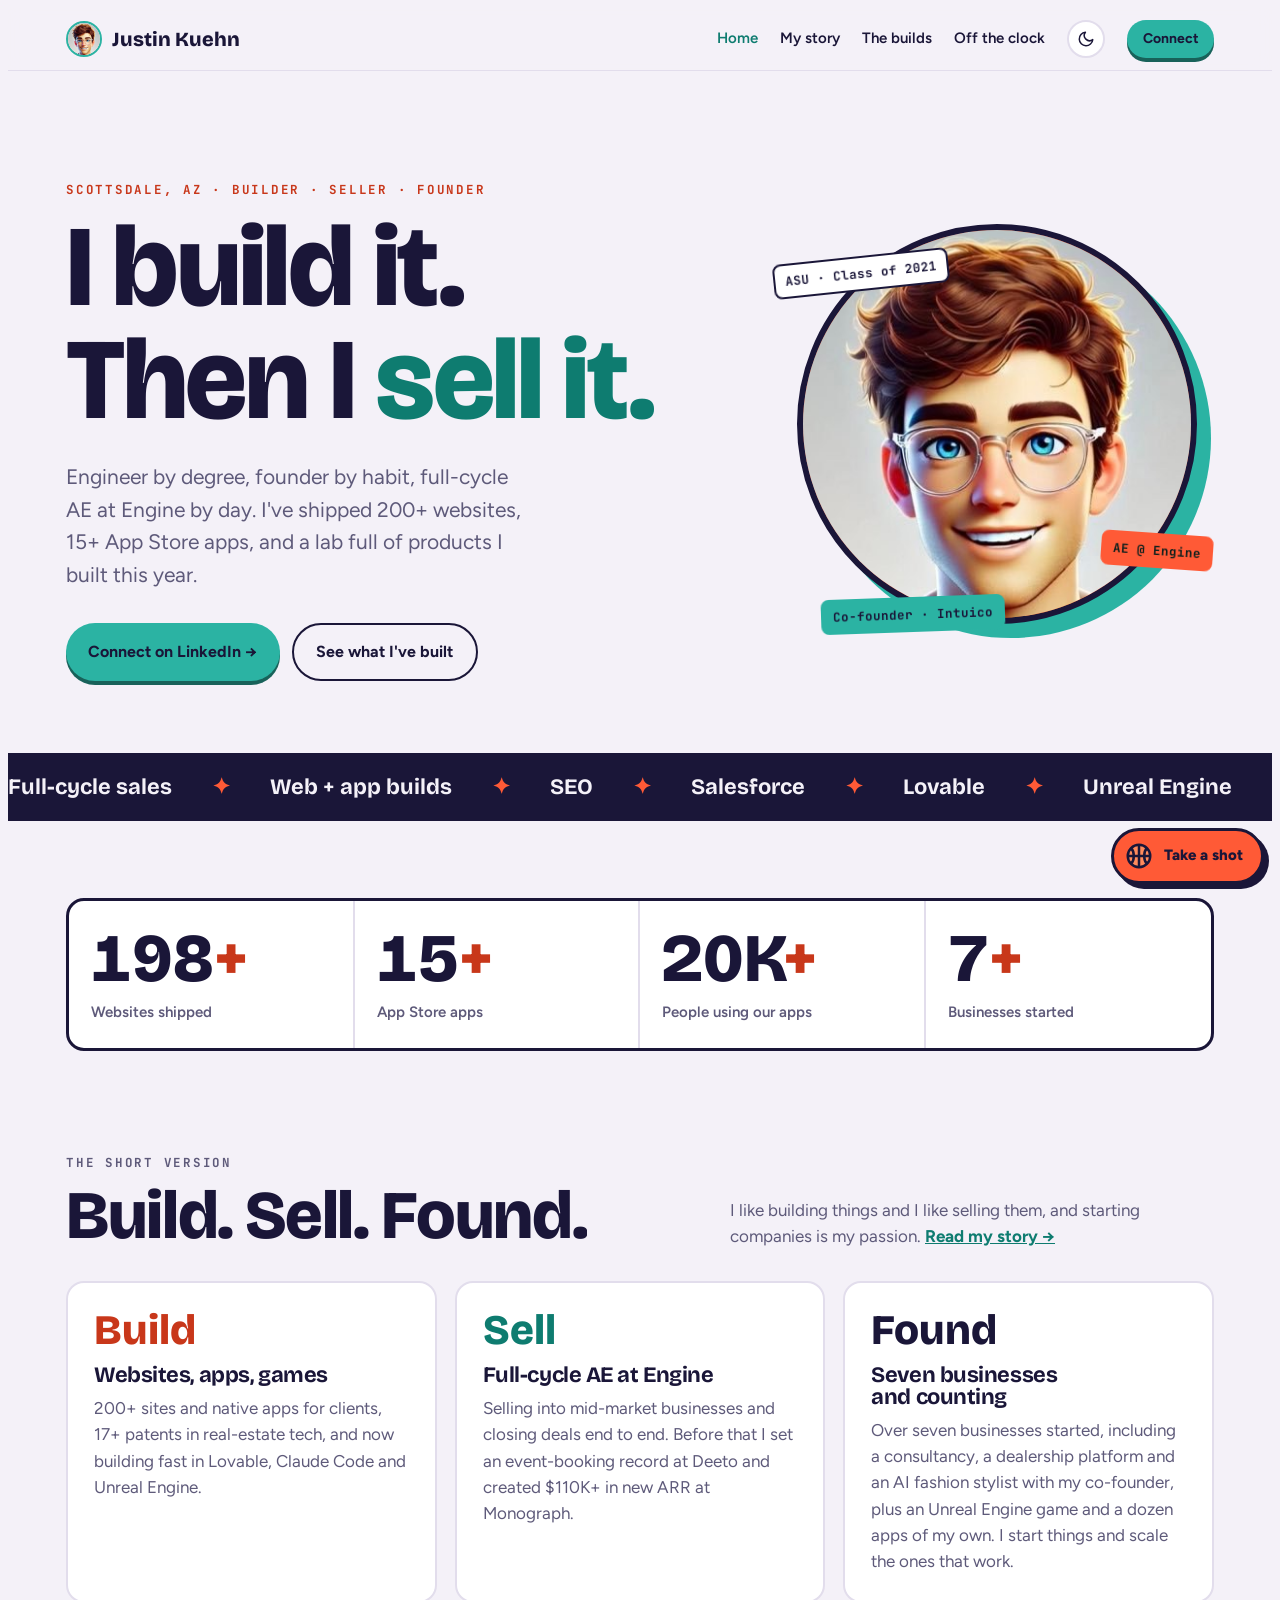
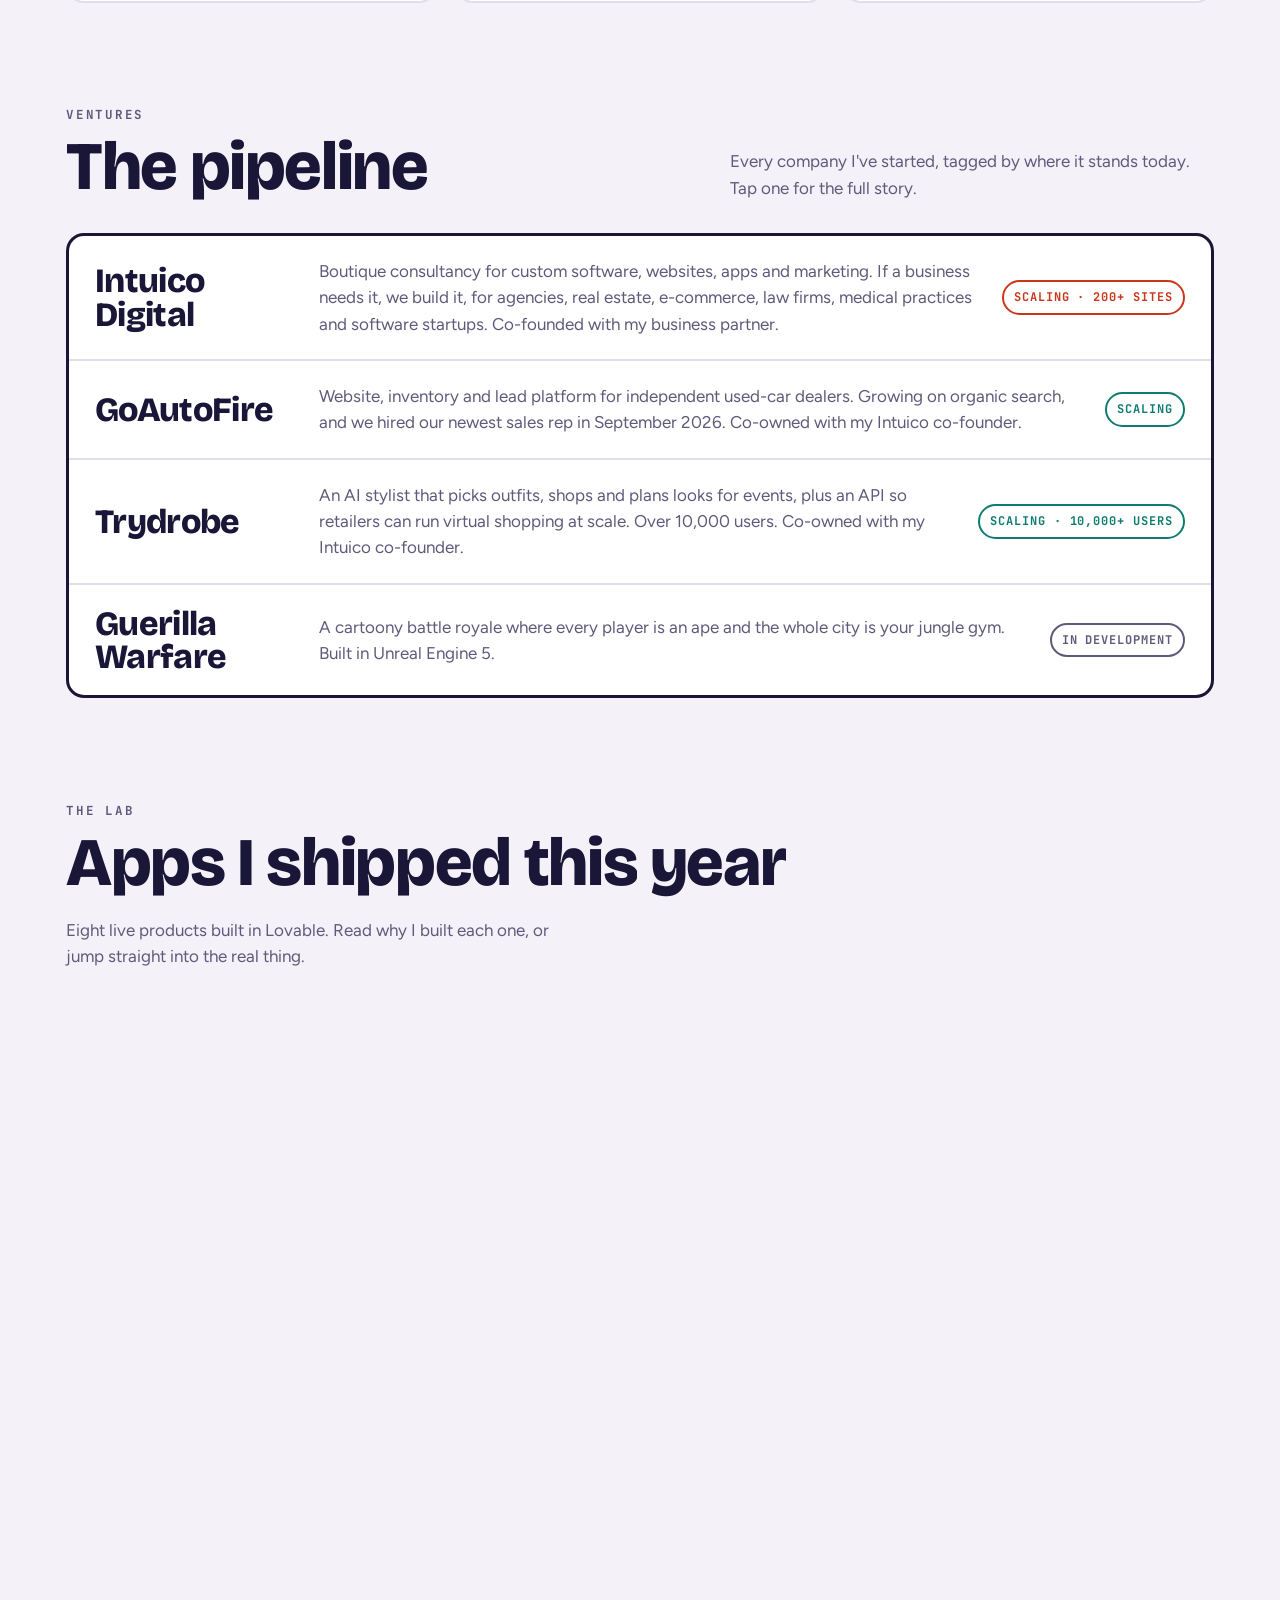
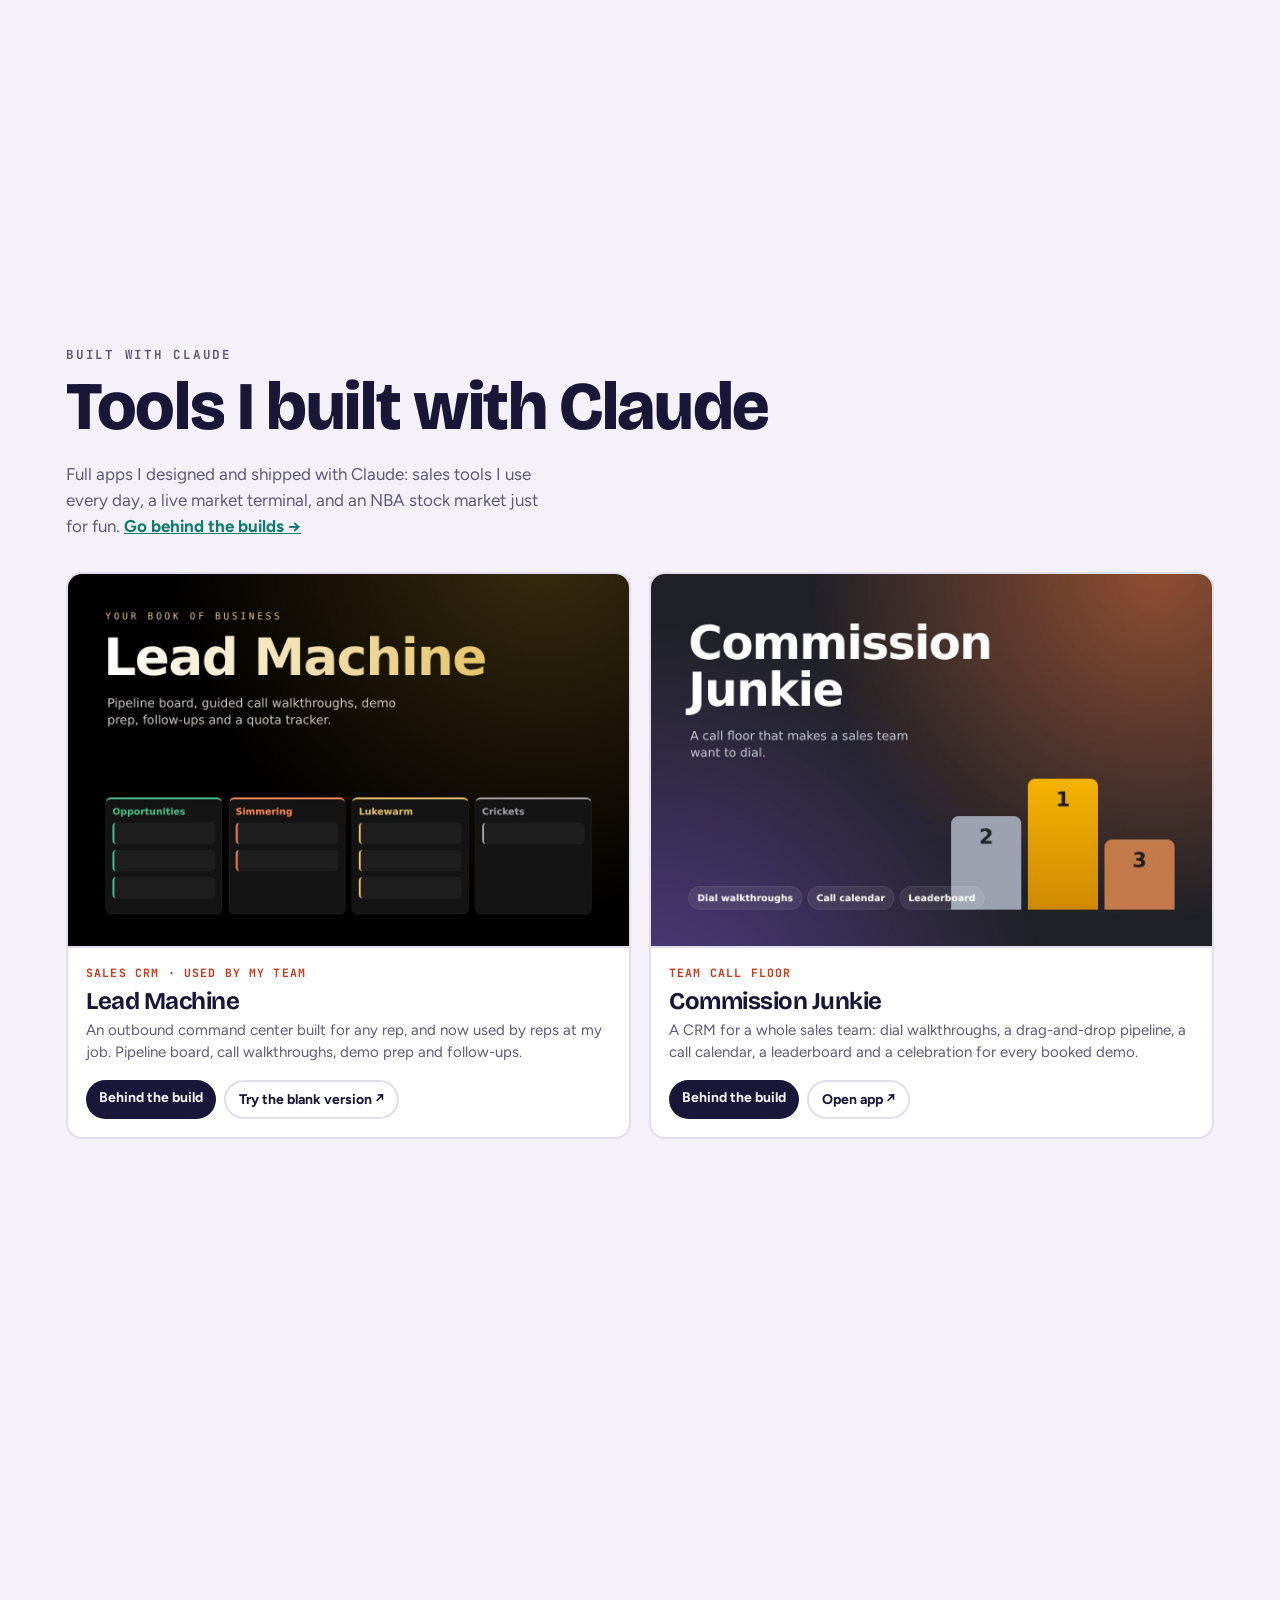
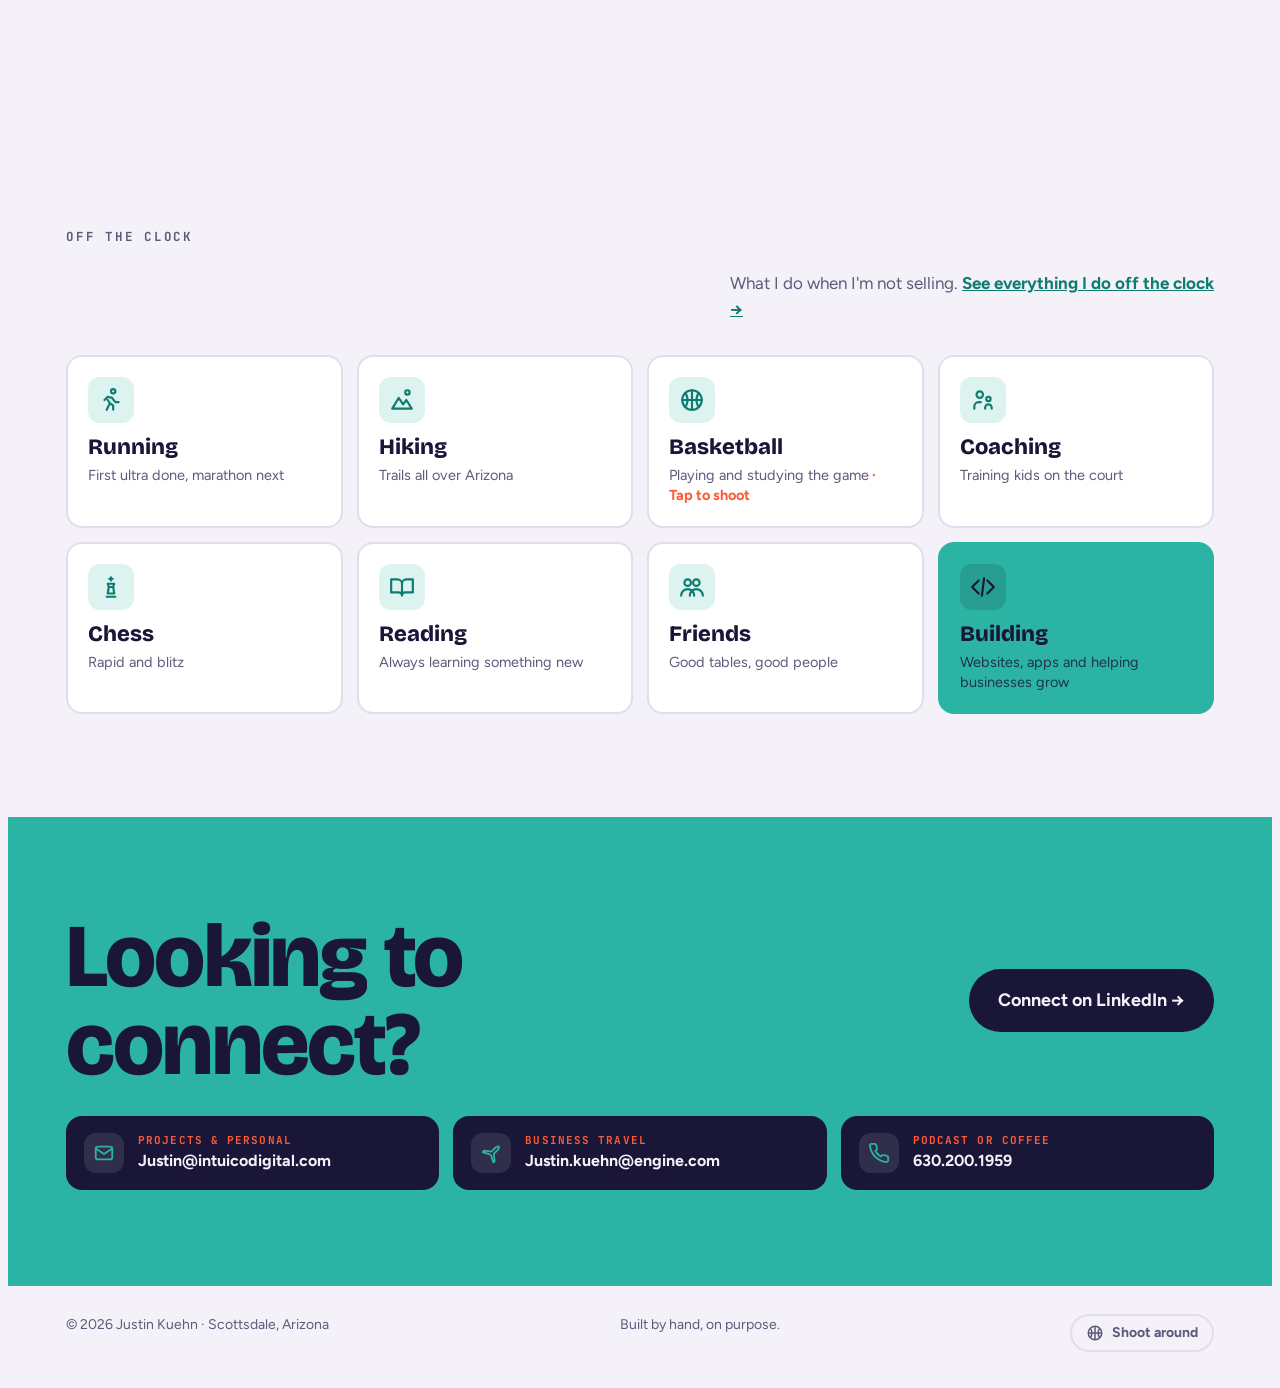
==== commit ea2cf427: "Link LinkedIn buttons to real profile Co-Authored-By: Claude Opus 5.5 <noreply@anthropic.com> Claude" ====
--- a/index.html
+++ b/index.html
@@ -219,7 +219,7 @@
       <a href="work.html">The builds</a>
       <a href="hobbies.html">Off the clock</a>
 <button class="theme-tg" type="button" aria-label="Toggle dark mode" title="Toggle dark mode"><svg class="i-moon" viewBox="0 0 24 24" width="18" height="18" fill="none" stroke="currentColor" stroke-width="2" stroke-linecap="round" stroke-linejoin="round" aria-hidden="true"><path d="M21 12.8A9 9 0 1 1 11.2 3a7 7 0 0 0 9.8 9.8z"/></svg><svg class="i-sun" viewBox="0 0 24 24" width="18" height="18" fill="none" stroke="currentColor" stroke-width="2" stroke-linecap="round" aria-hidden="true"><circle cx="12" cy="12" r="4"/><path d="M12 2v2M12 20v2M4.9 4.9l1.4 1.4M17.7 17.7l1.4 1.4M2 12h2M20 12h2M4.9 19.1l1.4-1.4M17.7 6.3l1.4-1.4"/></svg></button>
-            <a class="btn btn-signal" href="https://www.linkedin.com/search/results/people/?keywords=Justin%20Kuehn" target="_blank" rel="noopener">Connect</a>
+            <a class="btn btn-signal" href="https://www.linkedin.com/in/justin-kuehn" target="_blank" rel="noopener">Connect</a>
     </div>
   </div>
 </nav>
@@ -231,7 +231,7 @@
       <h1><span class="line">I build it.</span><span class="line">Then I <span class="hl">sell it.</span></span></h1>
       <p class="lede">Engineer by degree, founder by habit, full-cycle AE at Engine by day. I've shipped 200+ websites, 15+ App Store apps, and a lab full of products I built this year.</p>
       <div class="cta-row">
-        <a class="btn btn-signal" href="https://www.linkedin.com/search/results/people/?keywords=Justin%20Kuehn" target="_blank" rel="noopener">Connect on LinkedIn →</a>
+        <a class="btn btn-signal" href="https://www.linkedin.com/in/justin-kuehn" target="_blank" rel="noopener">Connect on LinkedIn →</a>
         <a class="btn btn-ghost" href="#apps">See what I've built</a>
       </div>
     </div>
@@ -338,7 +338,7 @@
 <section class="close" aria-labelledby="close-h">
   <div class="wrap">
     <h2 id="close-h">Looking to connect?</h2>
-    <a class="btn" href="https://www.linkedin.com/search/results/people/?keywords=Justin%20Kuehn" target="_blank" rel="noopener">Connect on LinkedIn →</a>
+    <a class="btn" href="https://www.linkedin.com/in/justin-kuehn" target="_blank" rel="noopener">Connect on LinkedIn →</a>
     <ul class="contacts" role="list">
       <li><a href="mailto:Justin@intuicodigital.com"><svg width="20" height="20" viewBox="0 0 24 24" fill="none" stroke="currentColor" stroke-width="2" stroke-linecap="round" stroke-linejoin="round" aria-hidden="true"><rect x="3" y="5" width="18" height="14" rx="2"/><path d="M3 7l9 6 9-6"/></svg><span><small>Projects &amp; personal</small><b>Justin@intuicodigital.com</b></span></a></li>
       <li><a href="mailto:Justin.kuehn@engine.com"><svg width="20" height="20" viewBox="0 0 24 24" fill="none" stroke="currentColor" stroke-width="2" stroke-linecap="round" stroke-linejoin="round" aria-hidden="true"><path d="M10.5 13.5L3 11l1.5-1.5 8 1L17 6c1-1 3-1.5 3.5-1s0 2.5-1 3.5l-4.5 4.5 1 8L14.5 22l-2.5-7.5"/></svg><span><small>Business travel</small><b>Justin.kuehn@engine.com</b></span></a></li>
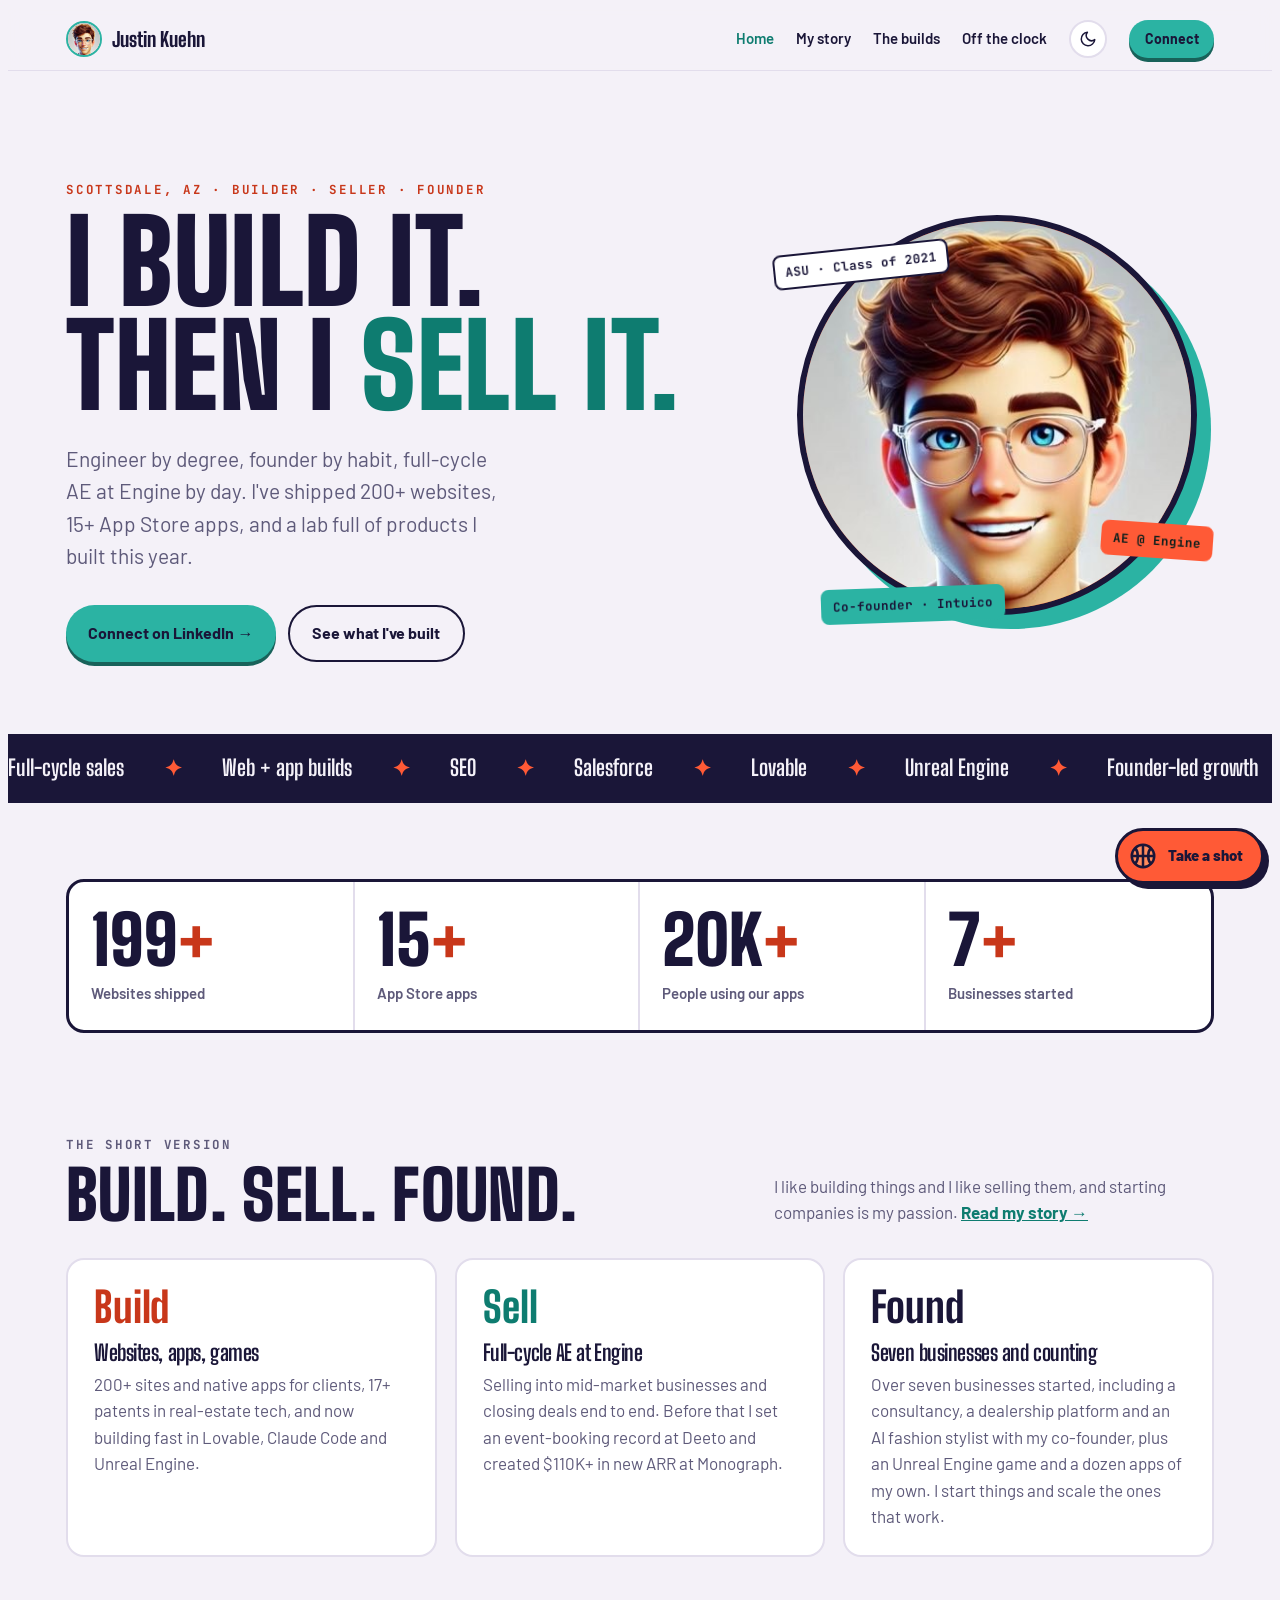
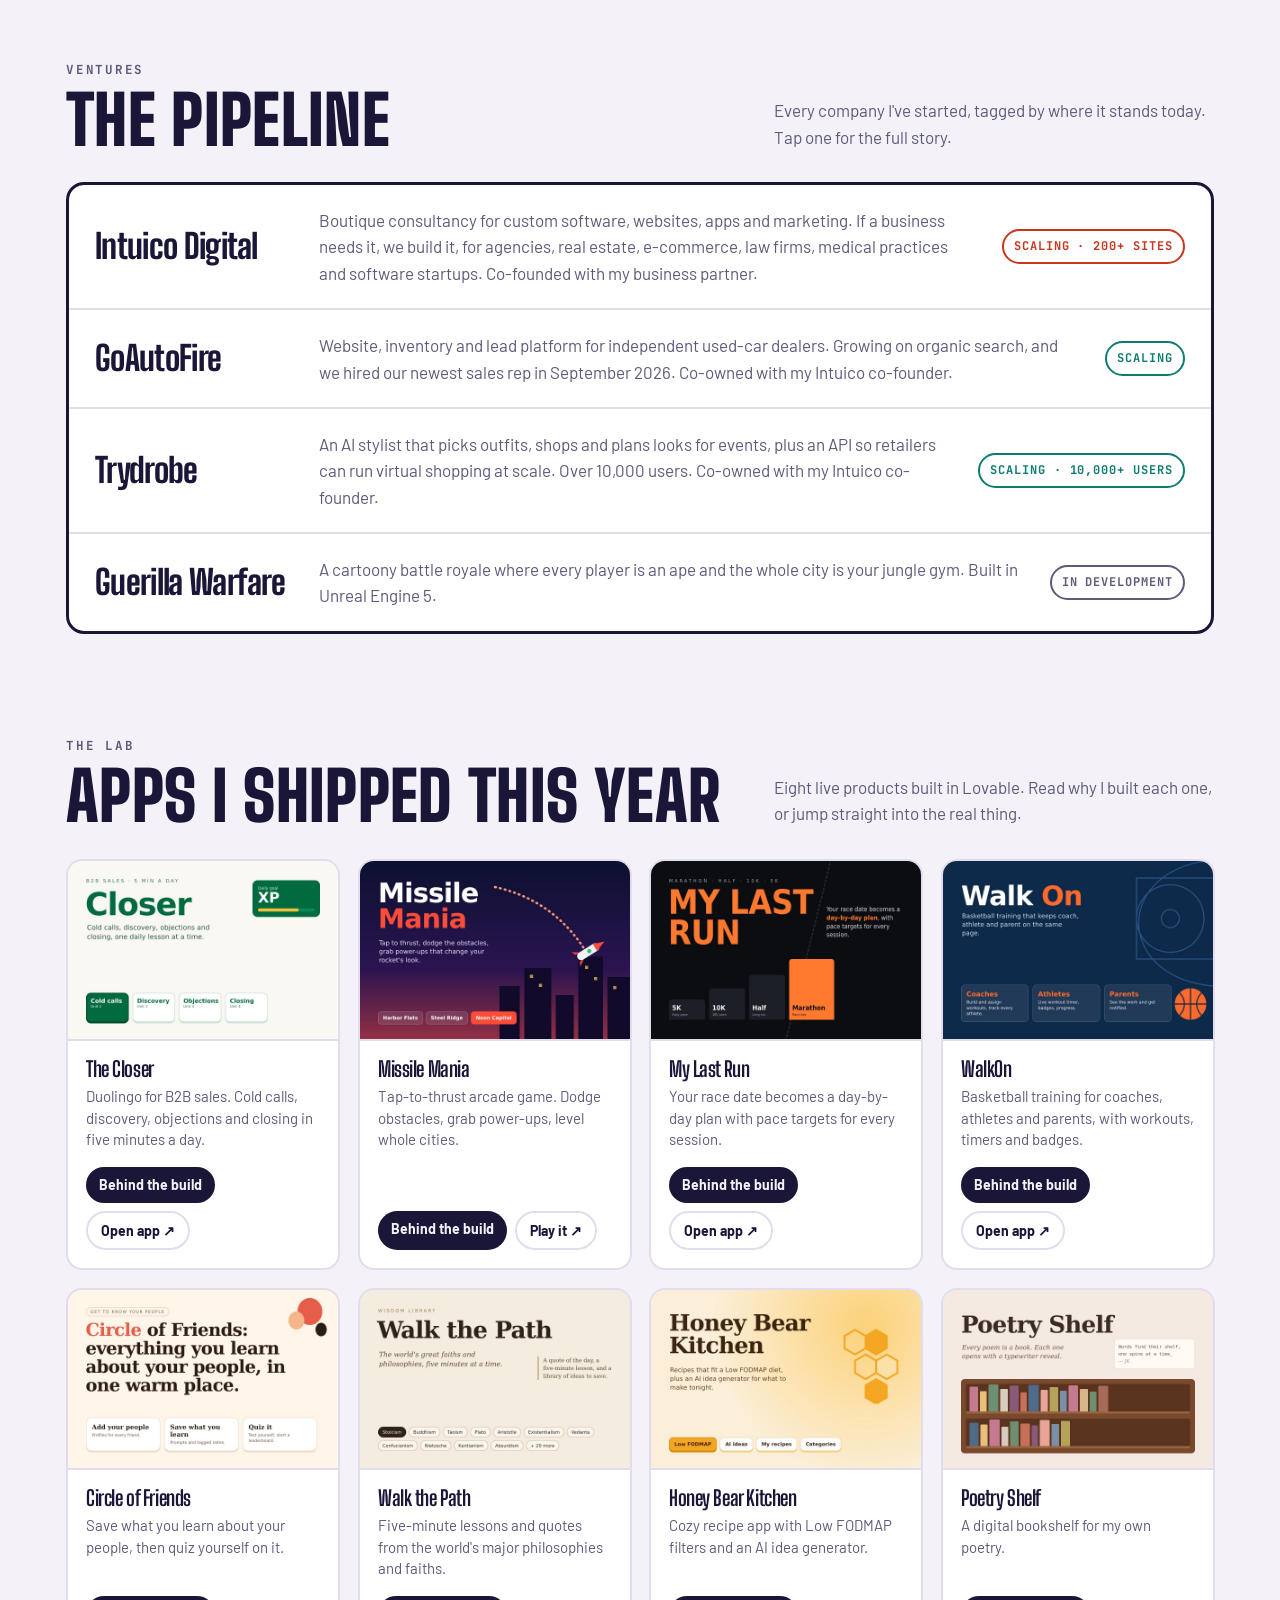
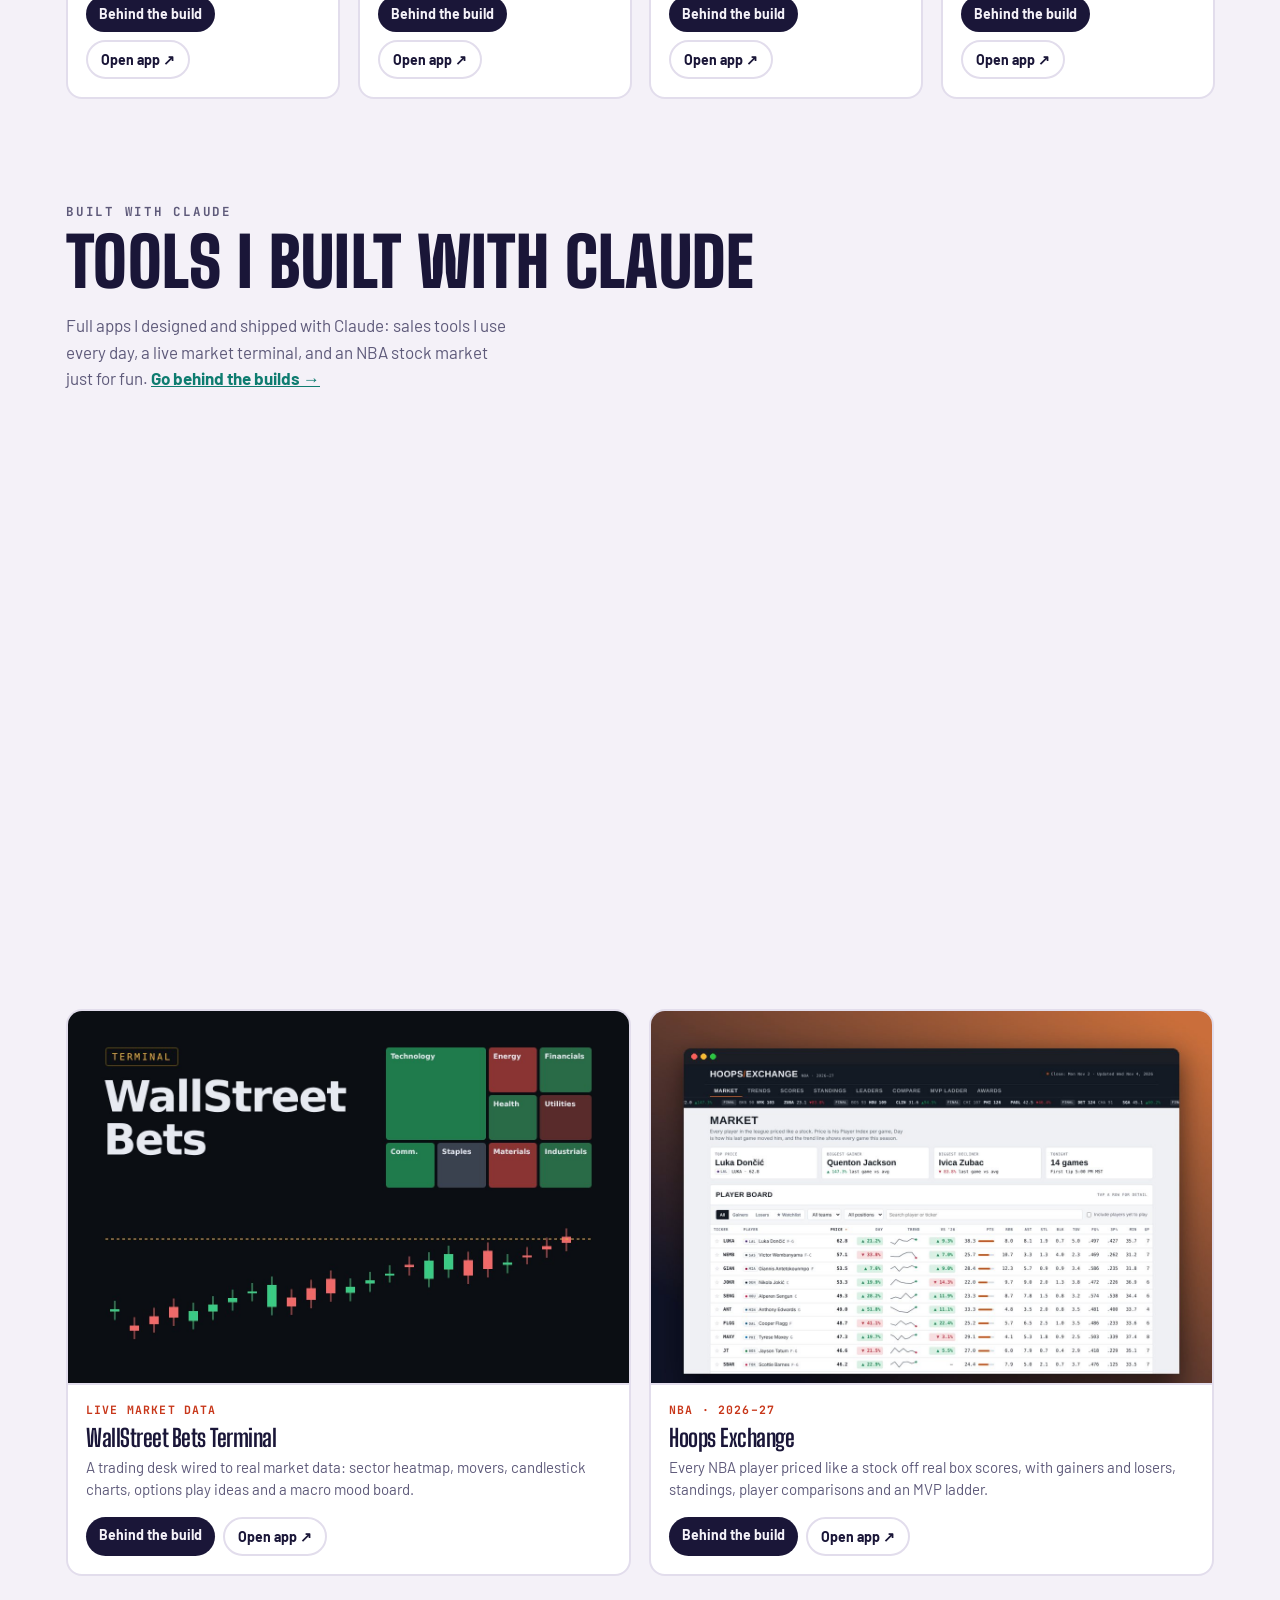
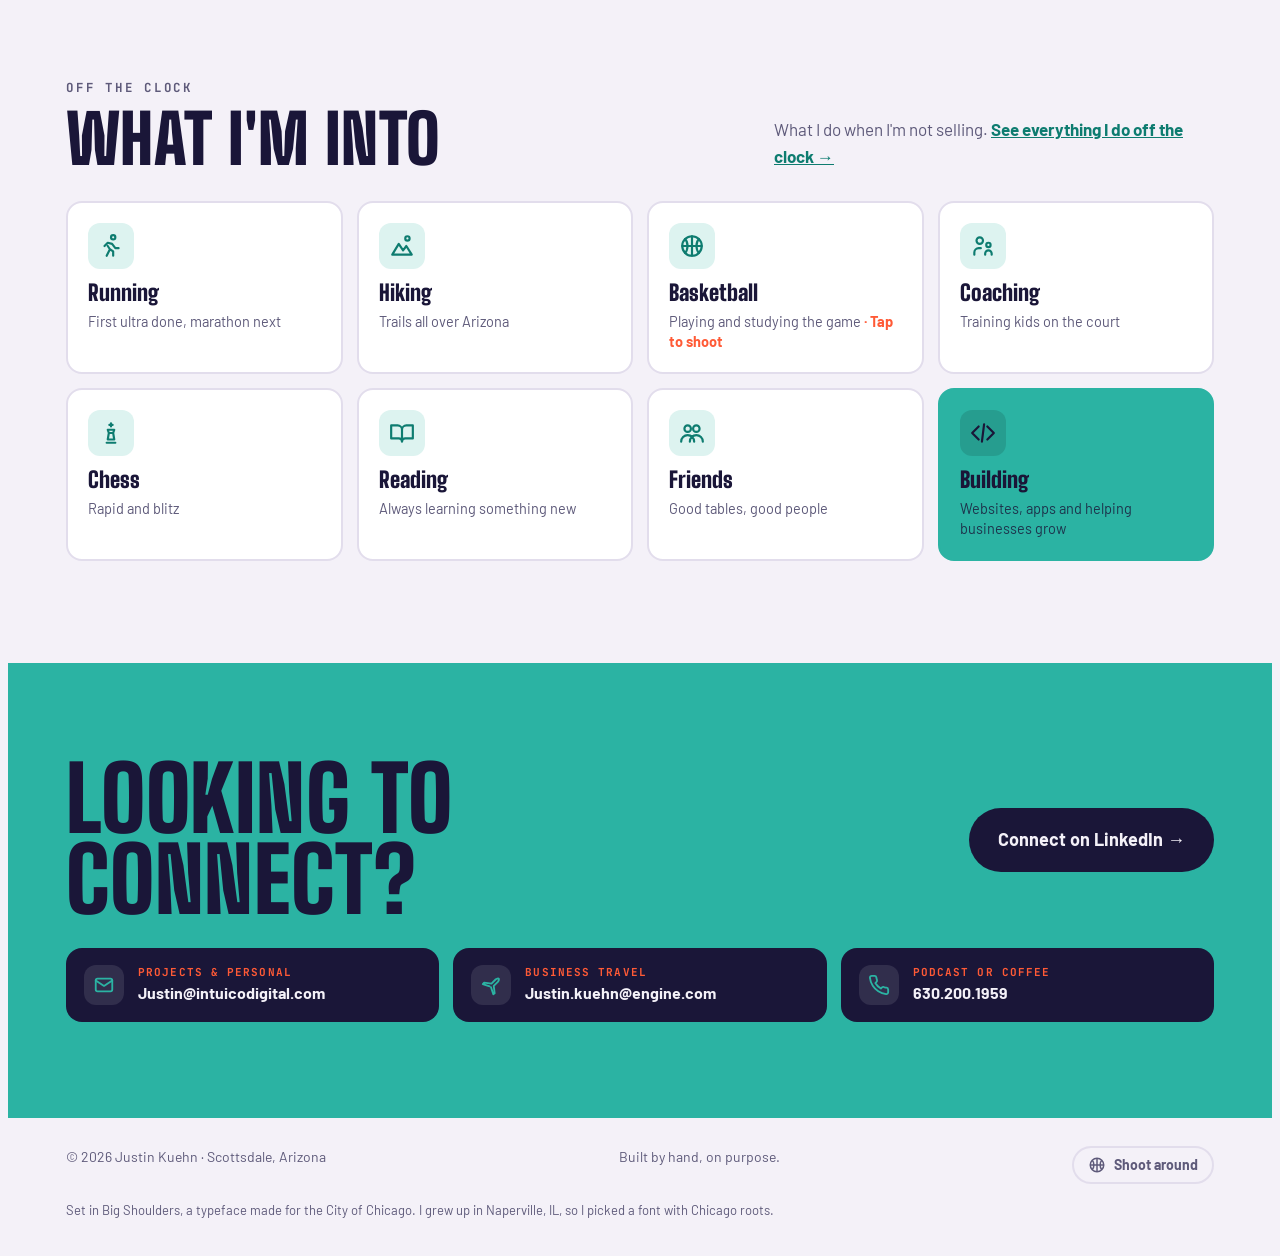
==== commit 7c83e96a: "Switch to Big Shoulders Display + Barlow, add Chicago font note Co-Authored-By: Claude Opus 5.5 <nor" ====
--- a/index.html
+++ b/index.html
@@ -13,14 +13,14 @@
 <meta name="claude:viewport-fit-sides" content="cover">
 <link rel="preconnect" href="https://fonts.googleapis.com">
 <link rel="preconnect" href="https://fonts.gstatic.com" crossorigin>
-<link rel="stylesheet" href="https://fonts.googleapis.com/css2?family=Bricolage+Grotesque:opsz,wght@12..96,500;12..96,700;12..96,800&family=Figtree:wght@400;500;600;700&family=JetBrains+Mono:wght@500;700&display=swap">
+<link rel="stylesheet" href="https://fonts.googleapis.com/css2?family=Big+Shoulders+Display:wght@700;800;900&family=Barlow:wght@400;500;600;700&family=JetBrains+Mono:wght@500;700&display=swap">
 <style>
 /* Layout: bold editorial home. Big type hero with avatar, scoreboard strip, ventures as a CRM-style pipeline, an app lab grid, off-the-clock photo band, LinkedIn close. */
 :root{
   --bg:#F4F1F8; --surface:#FFFFFF; --ink:#1A1638; --muted:#5E5A7A; --line:#E2DDEC;
   --signal-t:#0E7C70; --soft:#ECE7F4; --agave:#FF5A36; --deep:#1A1638; --signal:#2BB3A3; --signal-ink:#1A1638; --sky:#C8371A; --band:#1A1638; --band-ink:#F4F1F8;
-  --display:"Bricolage Grotesque", "Arial Black", Impact, sans-serif;
-  --body:"Figtree", "Segoe UI", Helvetica, Arial, sans-serif;
+  --display:"Big Shoulders Display", Impact, "Arial Narrow", sans-serif;
+  --body:"Barlow", "Segoe UI", Helvetica, Arial, sans-serif;
   --mono:"JetBrains Mono", ui-monospace, Menlo, monospace;
   --wrap:1180px;
 }
@@ -347,7 +347,7 @@
   </div>
 </section>
 
-<footer><div class="wrap"><span>© 2026 Justin Kuehn · Scottsdale, Arizona</span><span>Built by hand, on purpose.</span></div></footer>
+<footer><div class="wrap"><span>© 2026 Justin Kuehn · Scottsdale, Arizona</span><span>Built by hand, on purpose.</span><p class="font-note">Set in Big Shoulders, a typeface made for the City of Chicago. I grew up in Naperville, IL, so I picked a font with Chicago roots.</p></div></footer>
 
 <script>(function(){var r=document.documentElement;var pages=/^(index|work|story|hobbies)\.html/;
 function tagLinks(t){document.querySelectorAll('a[href]').forEach(function(a){var h=a.getAttribute('href');if(!pages.test(h))return;var hash='',i=h.indexOf('#');if(i>-1){hash=h.slice(i);h=h.slice(0,i);}h=h.split('?')[0];a.setAttribute('href',h+(t?'?theme='+t:'')+hash);});}
--- a/fx.css
+++ b/fx.css
@@ -115,3 +115,9 @@
 @keyframes jkBounce{0%{translate:0 -90px;scale:1 1}82%{scale:1 1}100%{translate:0 20px;scale:1.12 .86}}
 @keyframes jkSpin{to{rotate:360deg}}
 @media (prefers-reduced-motion:reduce){html.jk-splash::after{animation:none}}
+
+/* ---------- Chicago Arena type ---------- */
+h1,h2{text-transform:uppercase;font-weight:900!important;letter-spacing:.005em!important;line-height:.9!important}
+h3{font-weight:800}
+.stat b,.int b,.g-ultra .big,.feat .big,.t .big{font-weight:900}
+.font-note{flex-basis:100%;margin:0;font-size:13px;color:var(--muted);order:3}
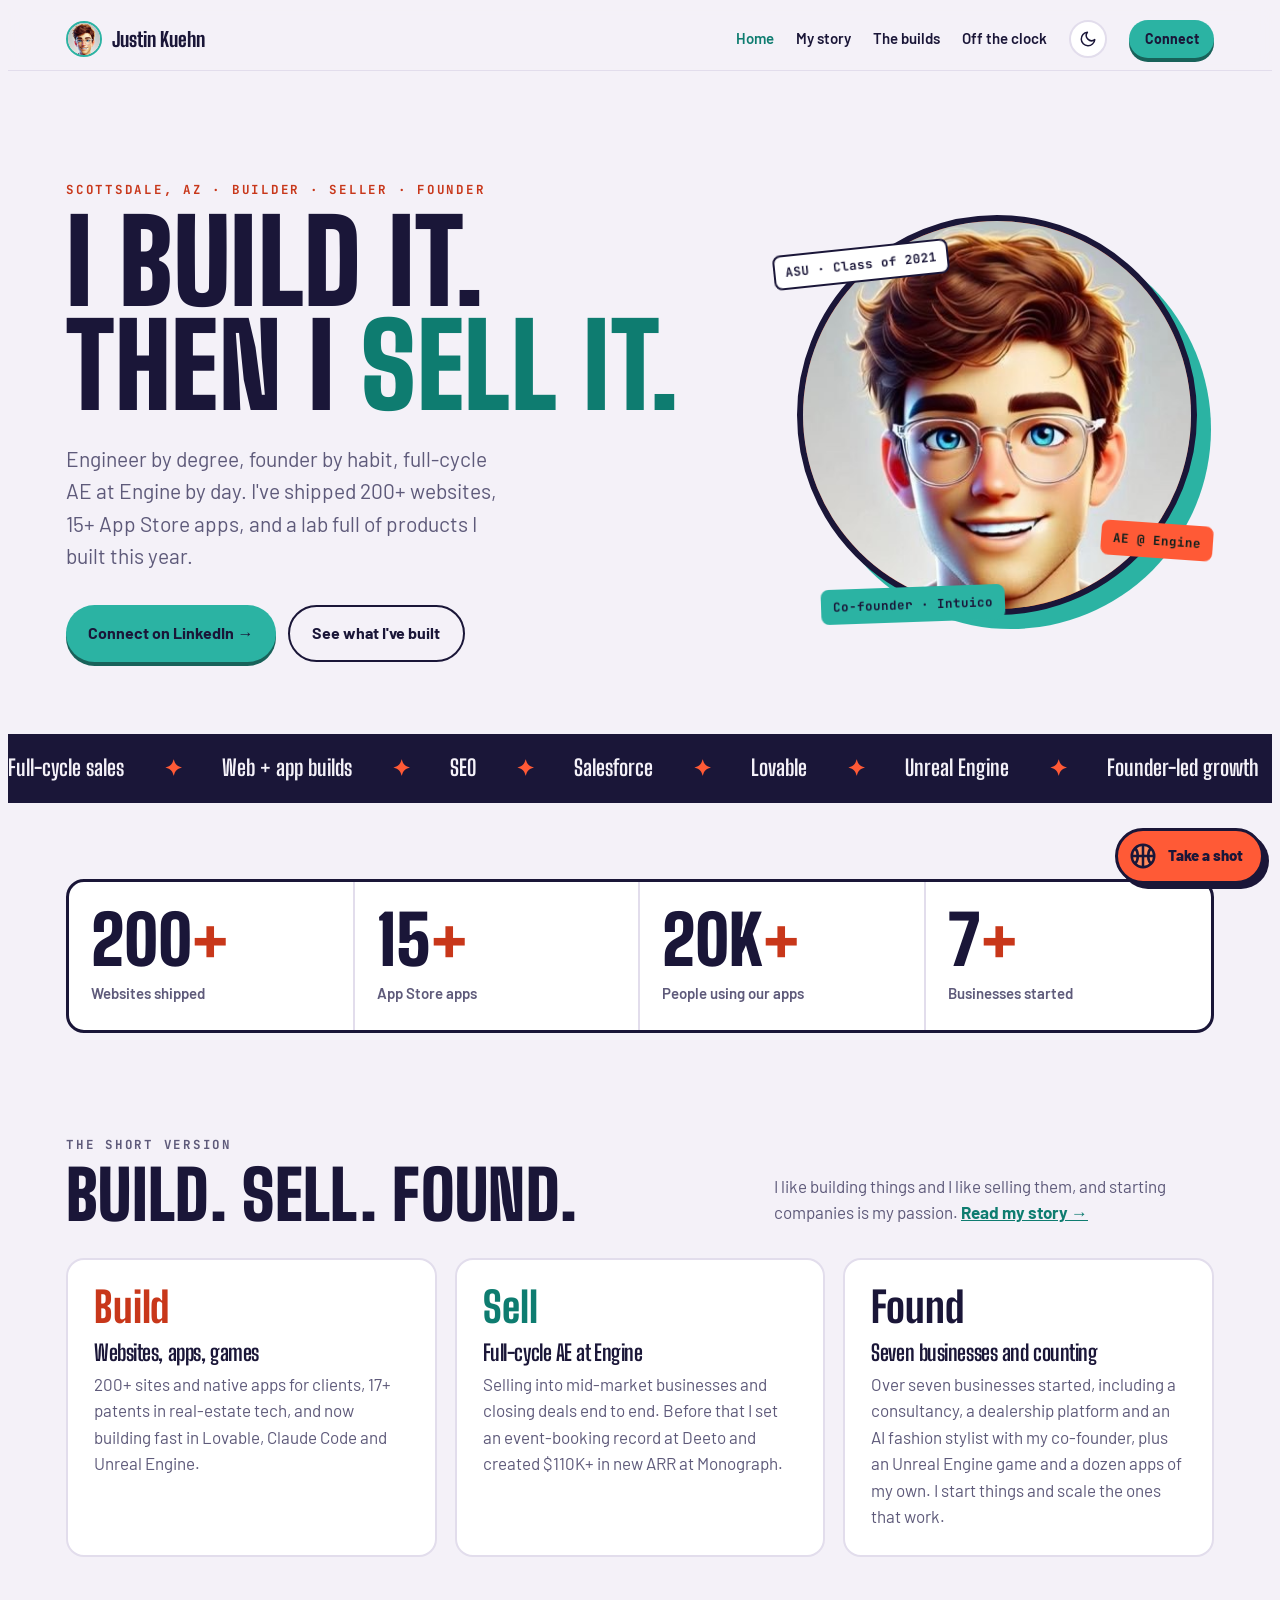
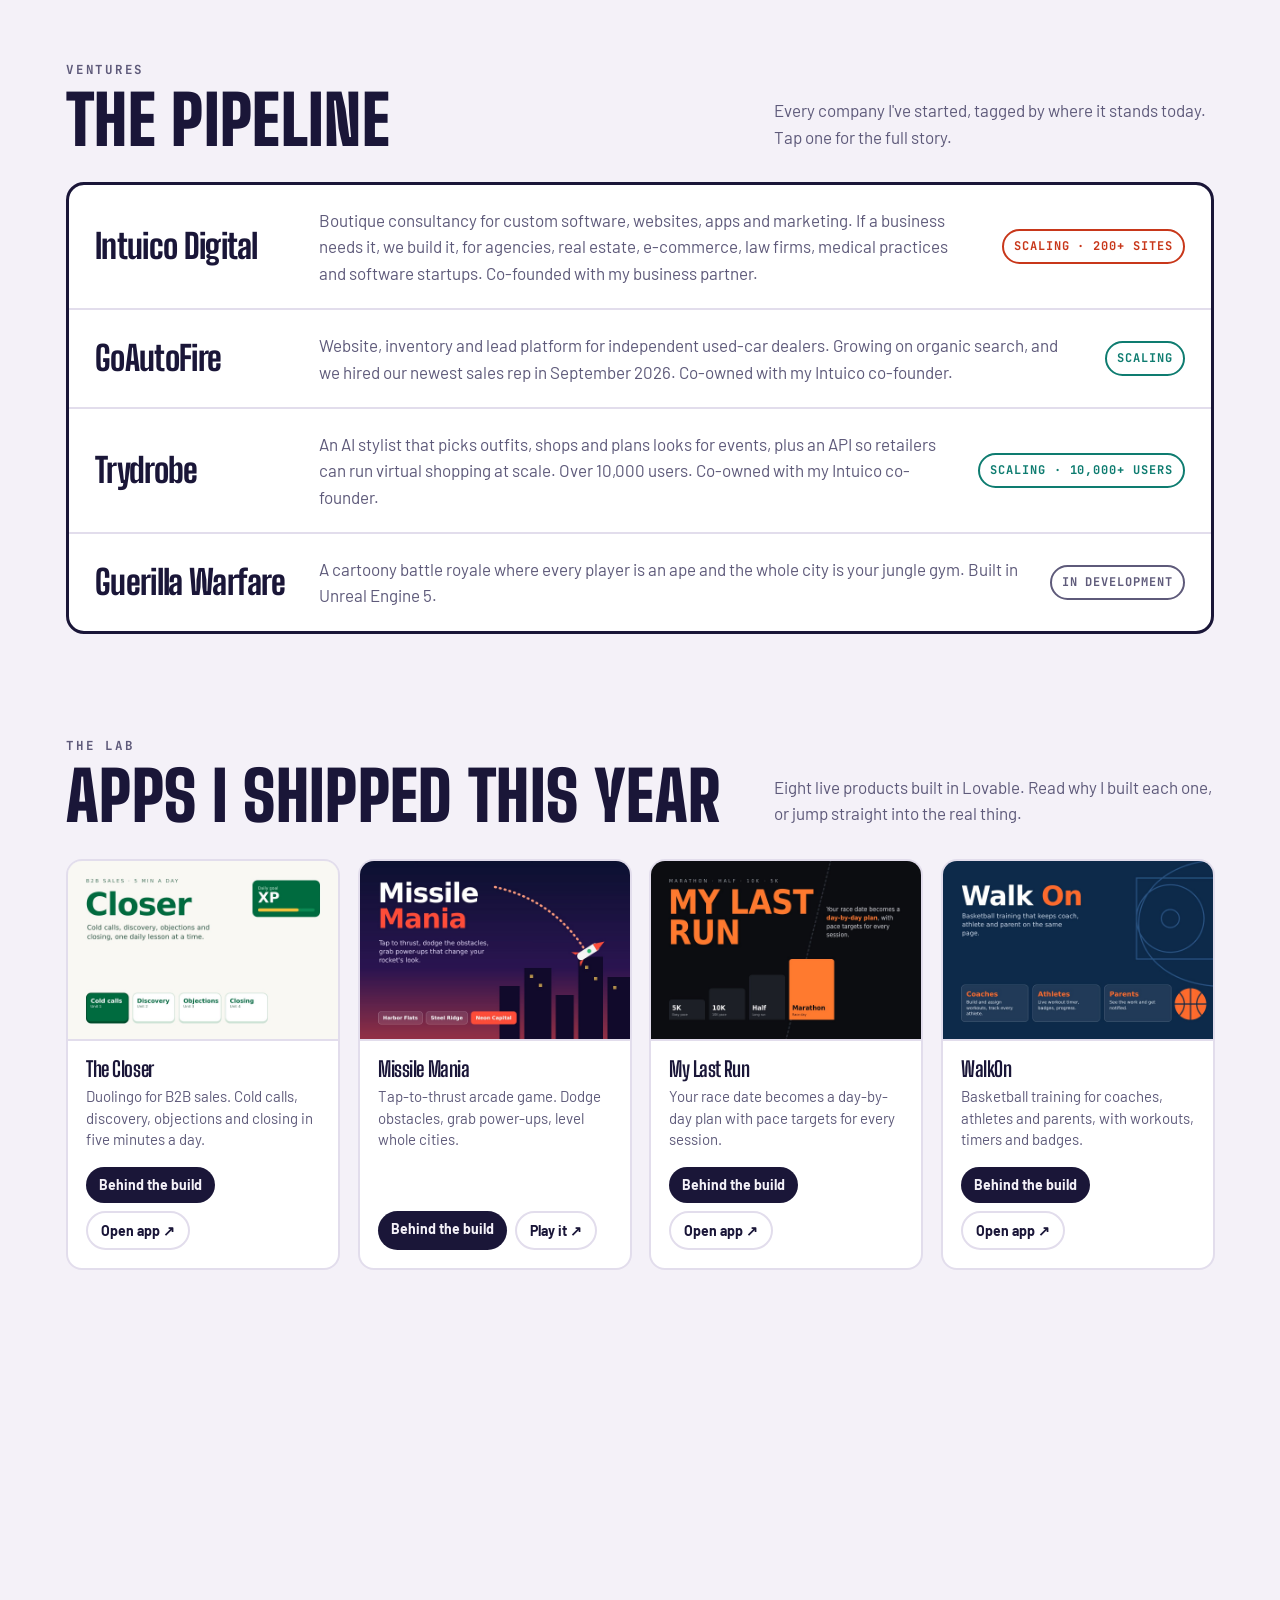
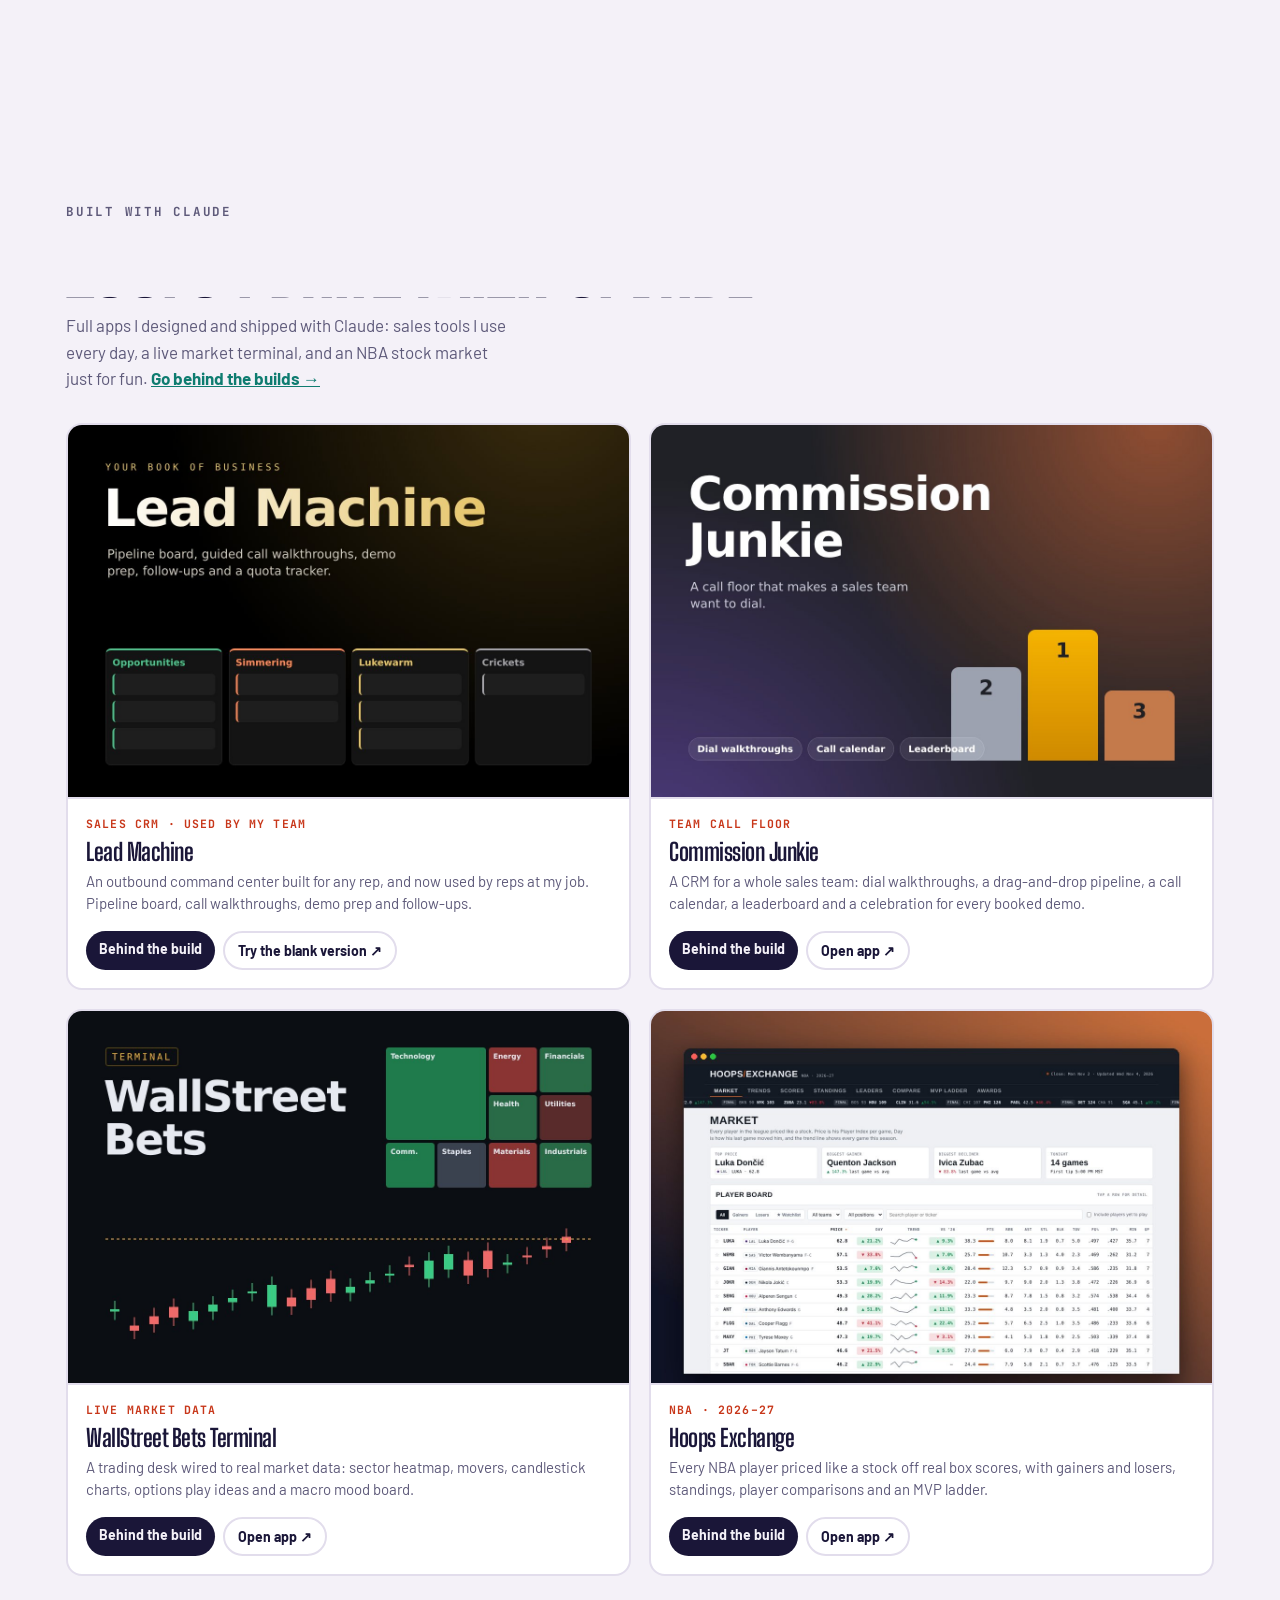
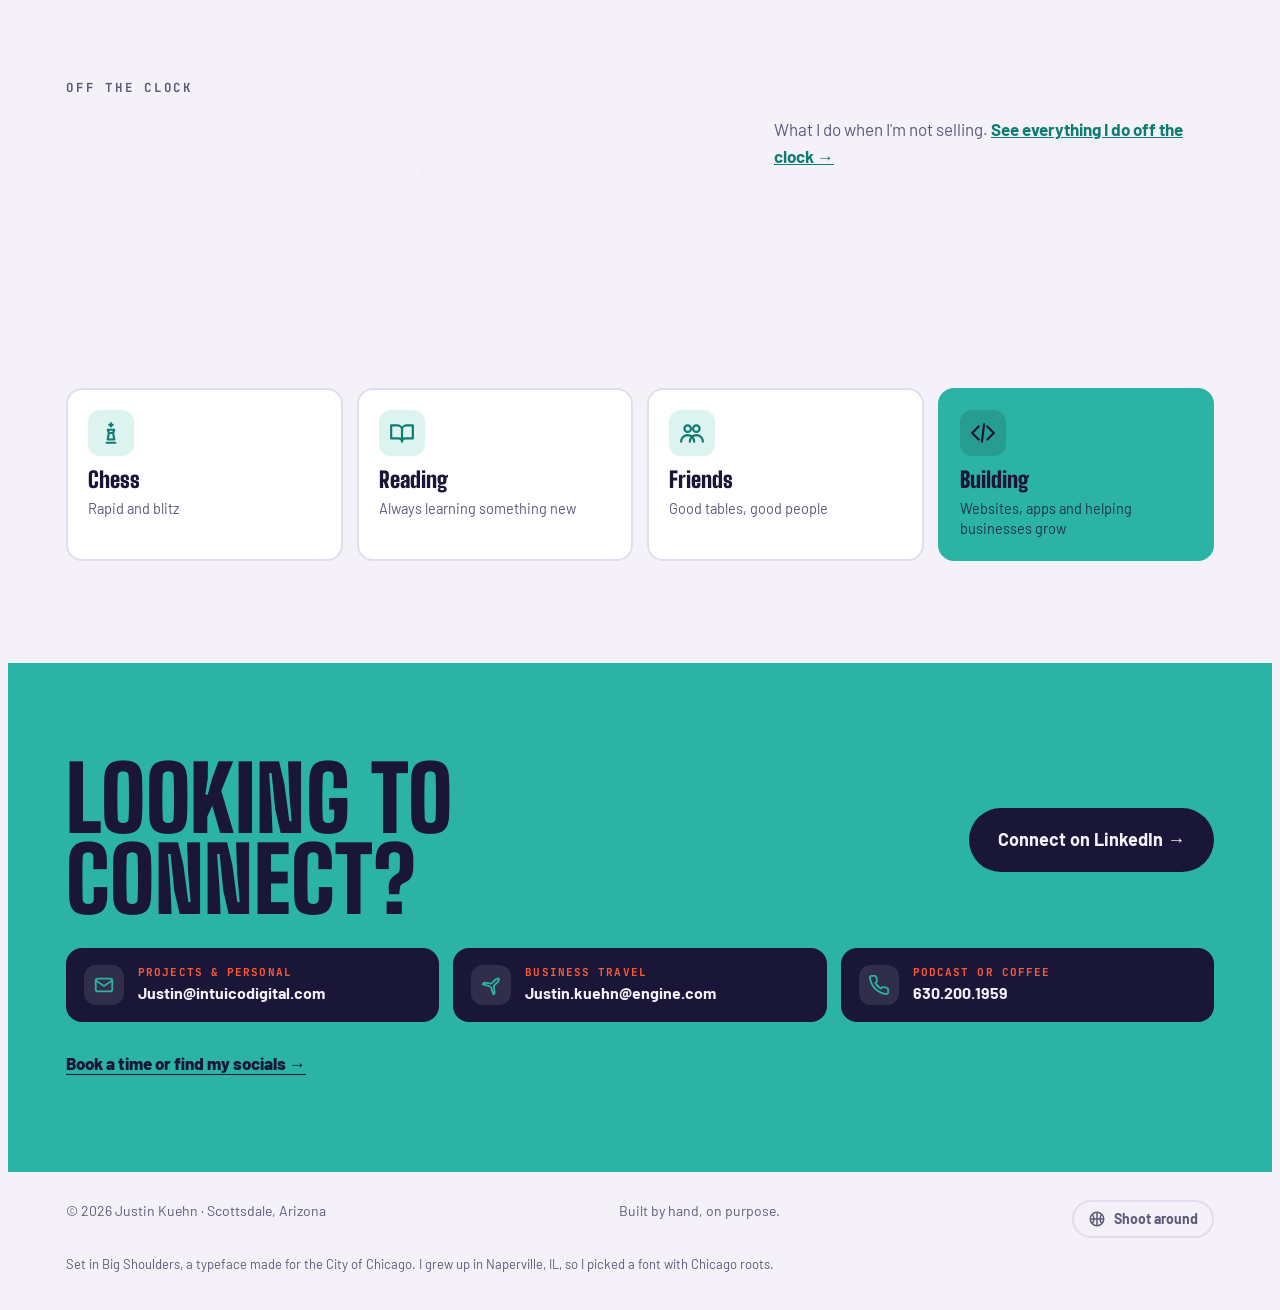
==== commit d4a4d32e: "Add Connect page with map, socials and shoot-to-unlock scheduling form Co-Authored-By: Claude Opus 5" ====
--- a/index.html
+++ b/index.html
@@ -219,7 +219,7 @@
       <a href="work.html">The builds</a>
       <a href="hobbies.html">Off the clock</a>
 <button class="theme-tg" type="button" aria-label="Toggle dark mode" title="Toggle dark mode"><svg class="i-moon" viewBox="0 0 24 24" width="18" height="18" fill="none" stroke="currentColor" stroke-width="2" stroke-linecap="round" stroke-linejoin="round" aria-hidden="true"><path d="M21 12.8A9 9 0 1 1 11.2 3a7 7 0 0 0 9.8 9.8z"/></svg><svg class="i-sun" viewBox="0 0 24 24" width="18" height="18" fill="none" stroke="currentColor" stroke-width="2" stroke-linecap="round" aria-hidden="true"><circle cx="12" cy="12" r="4"/><path d="M12 2v2M12 20v2M4.9 4.9l1.4 1.4M17.7 17.7l1.4 1.4M2 12h2M20 12h2M4.9 19.1l1.4-1.4M17.7 6.3l1.4-1.4"/></svg></button>
-            <a class="btn btn-signal" href="https://www.linkedin.com/in/justin-kuehn" target="_blank" rel="noopener">Connect</a>
+            <a class="btn btn-signal" href="connect.html">Connect</a>
     </div>
   </div>
 </nav>
@@ -344,12 +344,13 @@
       <li><a href="mailto:Justin.kuehn@engine.com"><svg width="20" height="20" viewBox="0 0 24 24" fill="none" stroke="currentColor" stroke-width="2" stroke-linecap="round" stroke-linejoin="round" aria-hidden="true"><path d="M10.5 13.5L3 11l1.5-1.5 8 1L17 6c1-1 3-1.5 3.5-1s0 2.5-1 3.5l-4.5 4.5 1 8L14.5 22l-2.5-7.5"/></svg><span><small>Business travel</small><b>Justin.kuehn@engine.com</b></span></a></li>
       <li><a href="tel:+16302001959"><svg width="20" height="20" viewBox="0 0 24 24" fill="none" stroke="currentColor" stroke-width="2" stroke-linecap="round" stroke-linejoin="round" aria-hidden="true"><path d="M22 16.9v3a2 2 0 0 1-2.2 2 19.8 19.8 0 0 1-8.6-3.1 19.5 19.5 0 0 1-6-6A19.8 19.8 0 0 1 2.1 4.2 2 2 0 0 1 4.1 2h3a2 2 0 0 1 2 1.7c.1 1 .4 1.9.7 2.8a2 2 0 0 1-.5 2.1L8 9.9a16 16 0 0 0 6 6l1.3-1.3a2 2 0 0 1 2.1-.4c.9.3 1.8.6 2.8.7a2 2 0 0 1 1.7 2z"/></svg><span><small>Podcast or coffee</small><b>630.200.1959</b></span></a></li>
     </ul>
+    <a class="more-ways" href="connect.html#schedule">Book a time or find my socials →</a>
   </div>
 </section>
 
 <footer><div class="wrap"><span>© 2026 Justin Kuehn · Scottsdale, Arizona</span><span>Built by hand, on purpose.</span><p class="font-note">Set in Big Shoulders, a typeface made for the City of Chicago. I grew up in Naperville, IL, so I picked a font with Chicago roots.</p></div></footer>
 
-<script>(function(){var r=document.documentElement;var pages=/^(index|work|story|hobbies)\.html/;
+<script>(function(){var r=document.documentElement;var pages=/^(index|work|story|hobbies|connect)\.html/;
 function tagLinks(t){document.querySelectorAll('a[href]').forEach(function(a){var h=a.getAttribute('href');if(!pages.test(h))return;var hash='',i=h.indexOf('#');if(i>-1){hash=h.slice(i);h=h.slice(0,i);}h=h.split('?')[0];a.setAttribute('href',h+(t?'?theme='+t:'')+hash);});}
 var cur=r.getAttribute('data-jk');if(cur)tagLinks(cur);
 var b=document.querySelector('.theme-tg');if(!b)return;b.addEventListener('click',function(){var c=r.getAttribute('data-jk');if(!c){c=window.matchMedia&&matchMedia('(prefers-color-scheme: dark)').matches?'dark':'light';}var n=c==='dark'?'light':'dark';r.setAttribute('data-jk',n);try{localStorage.setItem('jk-theme',n);}catch(e){}try{sessionStorage.setItem('jk-theme',n);}catch(e){}tagLinks(n);});})();</script>
--- a/fx.css
+++ b/fx.css
@@ -58,17 +58,31 @@
   @keyframes menuIn{from{opacity:0;transform:translateY(-8px)}to{opacity:1;transform:none}}
 }
 
-/* ---------- story text motion ---------- */
+/* ---------- story text motion (calm) ---------- */
 @media (prefers-reduced-motion:no-preference){
-  .fx-story .card>.eyebrow{opacity:0;transform:translateX(-36px);transition:opacity .6s ease-out,transform .6s cubic-bezier(.2,.8,.2,1)}
-  .fx-story .card>h2{opacity:0;transform:translateX(70px);transition:opacity .7s ease-out .08s,transform .8s cubic-bezier(.2,.8,.2,1) .08s}
-  .fx-story .card>p{opacity:0;transform:translateY(16px);transition:opacity .6s ease-out .25s,transform .6s ease-out .25s}
-  .fx-story .card>.facts span{opacity:0;transform:scale(.85);transition:opacity .4s ease-out,transform .45s cubic-bezier(.2,1.5,.4,1)}
-  .fx-story .card.fx-in>.eyebrow,.fx-story .card.fx-in>h2,.fx-story .card.fx-in>p{opacity:1;transform:none}
+  .fx-story .timeline .card{overflow:clip}
+  .fx-story .card>.eyebrow{opacity:0;transform:translateX(-30px);transition:opacity 1s ease-out,transform 1.1s cubic-bezier(.16,.84,.24,1)}
+  .fx-story .card>h2{opacity:0;transform:translateX(56px);transition:opacity 1.2s ease-out .2s,transform 1.4s cubic-bezier(.16,.84,.24,1) .2s}
+  .fx-story .card>p{opacity:0;transform:translateY(14px);transition:opacity 1.1s ease-out .55s,transform 1.1s ease-out .55s}
+  .fx-story .card>.photos,.fx-story .card>.carousel{opacity:0;transform:translateY(18px);transition:opacity 1.2s ease-out .8s,transform 1.2s ease-out .8s}
+  .fx-story .card>.facts span{opacity:0;transform:scale(.88);transition:opacity .7s ease-out,transform .8s cubic-bezier(.2,1.3,.4,1)}
+  .fx-story .card.fx-in>.eyebrow,.fx-story .card.fx-in>h2,.fx-story .card.fx-in>p,.fx-story .card.fx-in>.photos,.fx-story .card.fx-in>.carousel{opacity:1;transform:none}
   .fx-story .card.fx-in>.facts span{opacity:1;transform:none}
-  .fx-story .timeline .card{overflow:clip}
-  .fx-story .ch .yr{display:inline-block;transition:transform .5s cubic-bezier(.2,1.5,.4,1)}
+  .fx-story .ch .yr{display:inline-block;transition:transform .6s cubic-bezier(.2,1.5,.4,1)}
   .fx-story .ch.on .yr{transform:scale(1.12)}
+}
+
+/* ---------- builds: rocking cards + staged story blocks ---------- */
+@media (prefers-reduced-motion:no-preference){
+  .fx-builds .cs{opacity:0;transform-origin:50% 60%}
+  .fx-builds .cs.in{animation:csRock 1.5s cubic-bezier(.22,.8,.3,1) both}
+  .fx-builds .cs.in.alt{animation-name:csRockAlt}
+  @keyframes csRock{0%{opacity:0;transform:perspective(1400px) translateY(36px) rotateY(-16deg) rotateX(4deg)}38%{opacity:1;transform:perspective(1400px) translateY(0) rotateY(7deg) rotateX(0)}62%{transform:perspective(1400px) rotateY(-3.5deg)}80%{transform:perspective(1400px) rotateY(1.4deg)}100%{opacity:1;transform:none}}
+  @keyframes csRockAlt{0%{opacity:0;transform:perspective(1400px) translateY(36px) rotateY(16deg) rotateX(4deg)}38%{opacity:1;transform:perspective(1400px) translateY(0) rotateY(-7deg) rotateX(0)}62%{transform:perspective(1400px) rotateY(3.5deg)}80%{transform:perspective(1400px) rotateY(-1.4deg)}100%{opacity:1;transform:none}}
+  .fx-builds .cs .story>h3,.fx-builds .cs .story>.pitch{opacity:0;transform:translateX(40px);transition:opacity .9s ease-out,transform 1s cubic-bezier(.16,.84,.24,1)}
+  .fx-builds .cs .b{opacity:0;transform:translateY(22px);transition:opacity .9s ease-out,transform 1s cubic-bezier(.16,.84,.24,1)}
+  .fx-builds .cs .b.diff li{opacity:0;transform:translateX(24px);transition:opacity .7s ease-out,transform .8s cubic-bezier(.16,.84,.24,1)}
+  .fx-builds .cs.in .story>h3,.fx-builds .cs.in .story>.pitch,.fx-builds .cs.in .b,.fx-builds .cs.in .b.diff li{opacity:1;transform:none}
 }
 
 /* ---------- story on phones ---------- */
@@ -121,3 +135,5 @@
 h3{font-weight:800}
 .stat b,.int b,.g-ultra .big,.feat .big,.t .big{font-weight:900}
 .font-note{flex-basis:100%;margin:0;font-size:13px;color:var(--muted);order:3}
+
+.more-ways{flex-basis:100%;font-weight:800;color:var(--signal-ink);text-decoration:underline;text-underline-offset:4px}
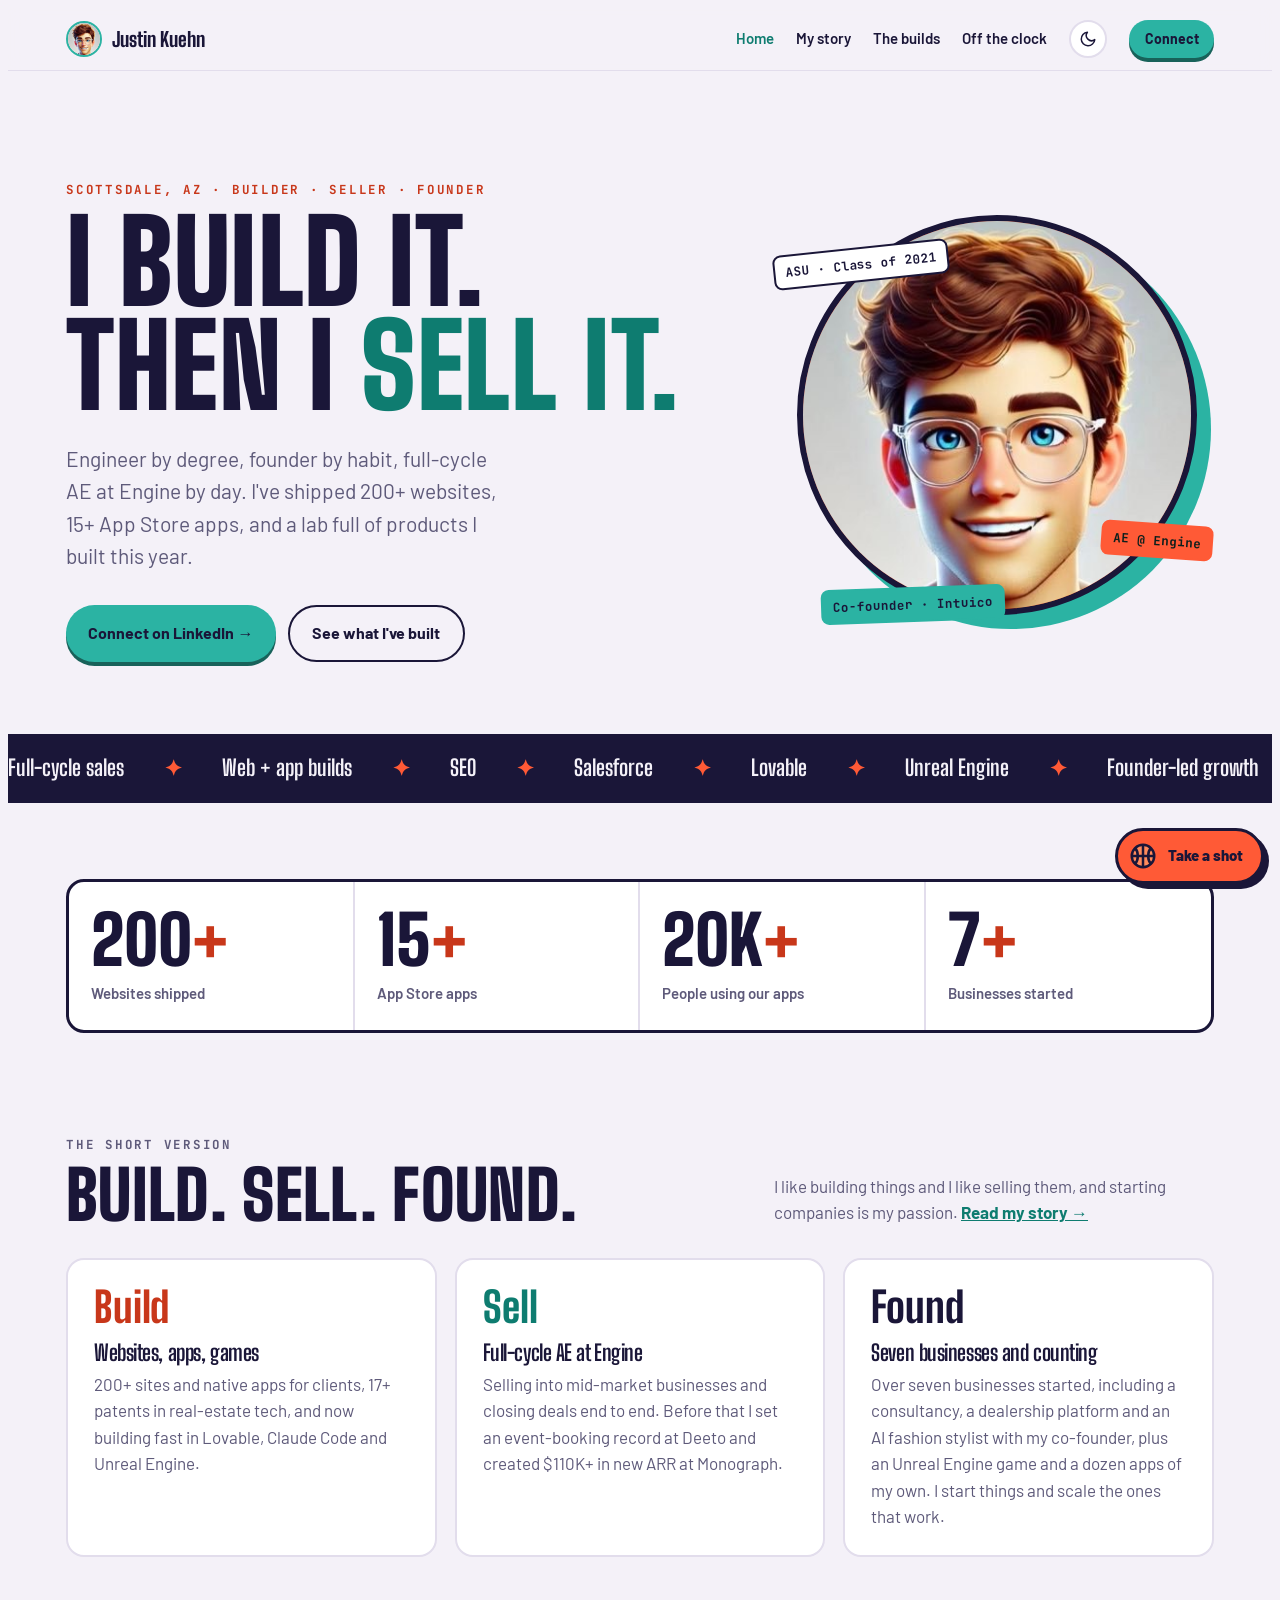
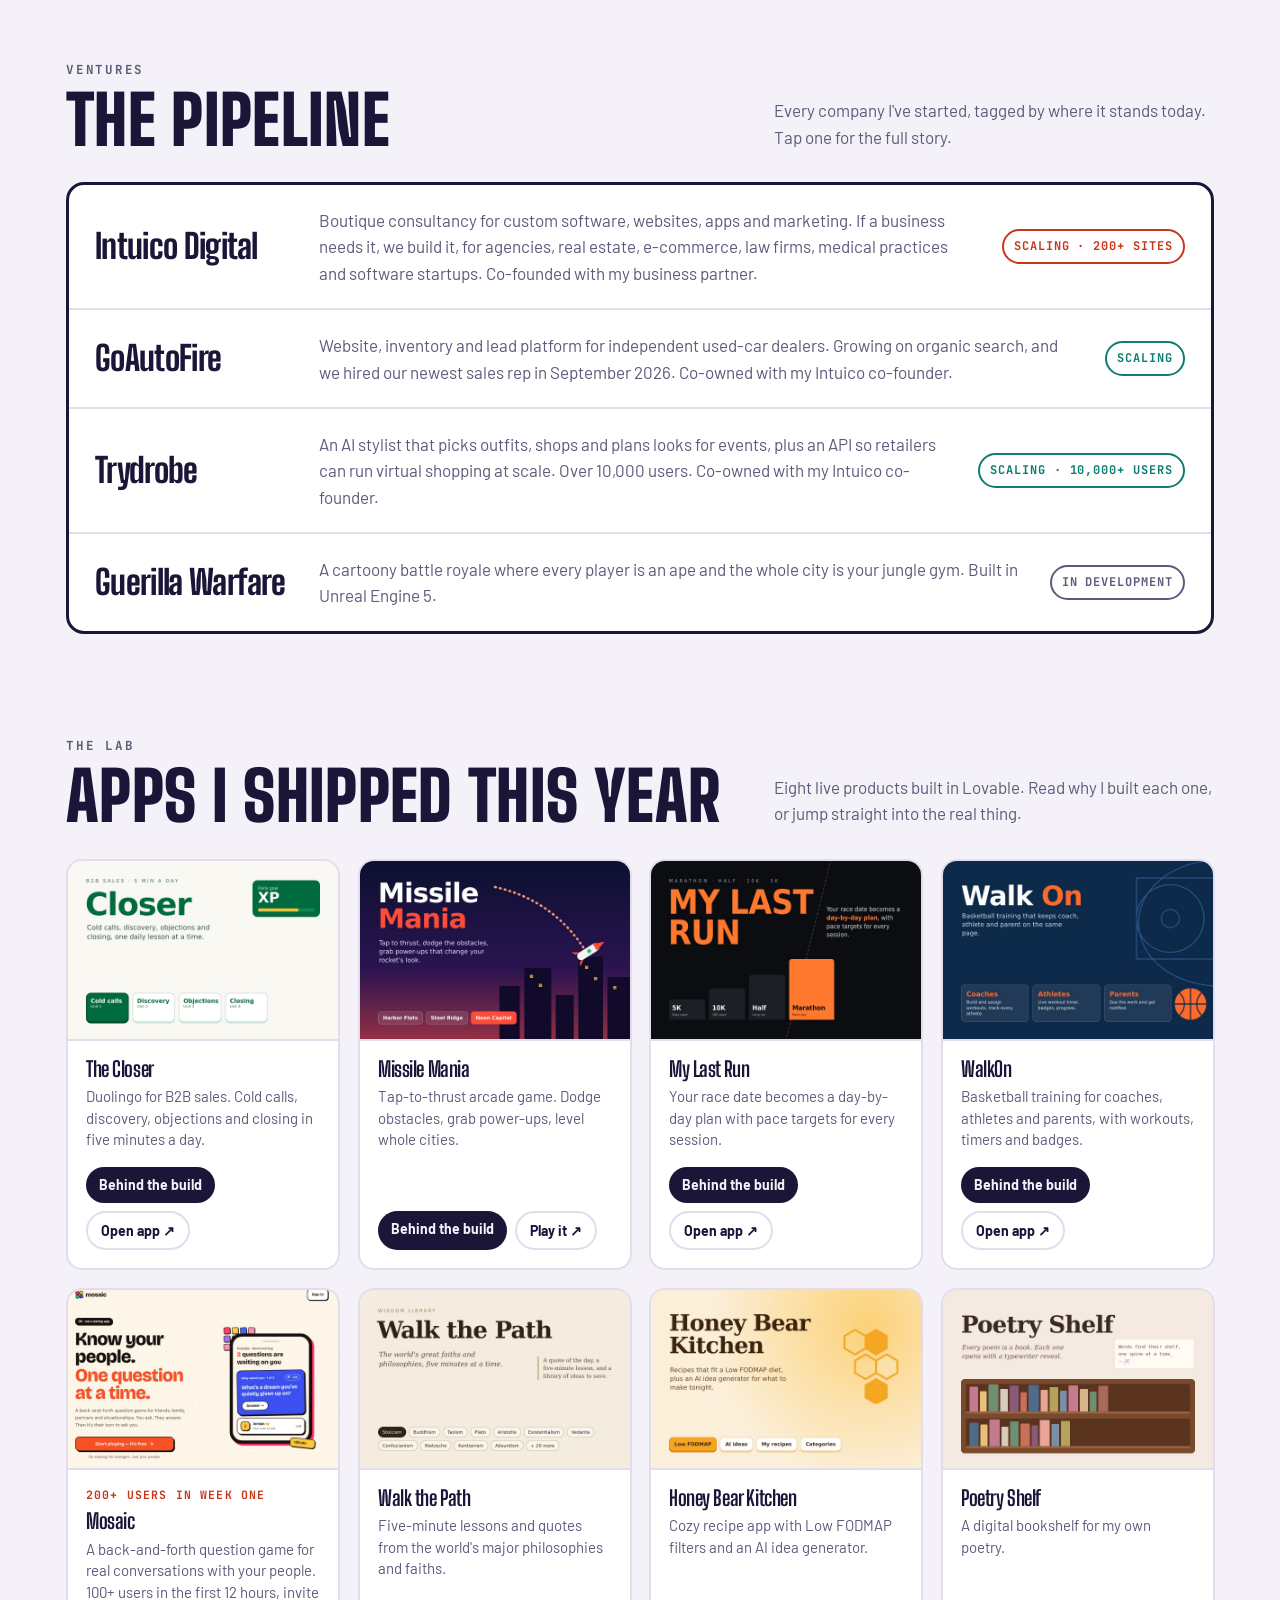
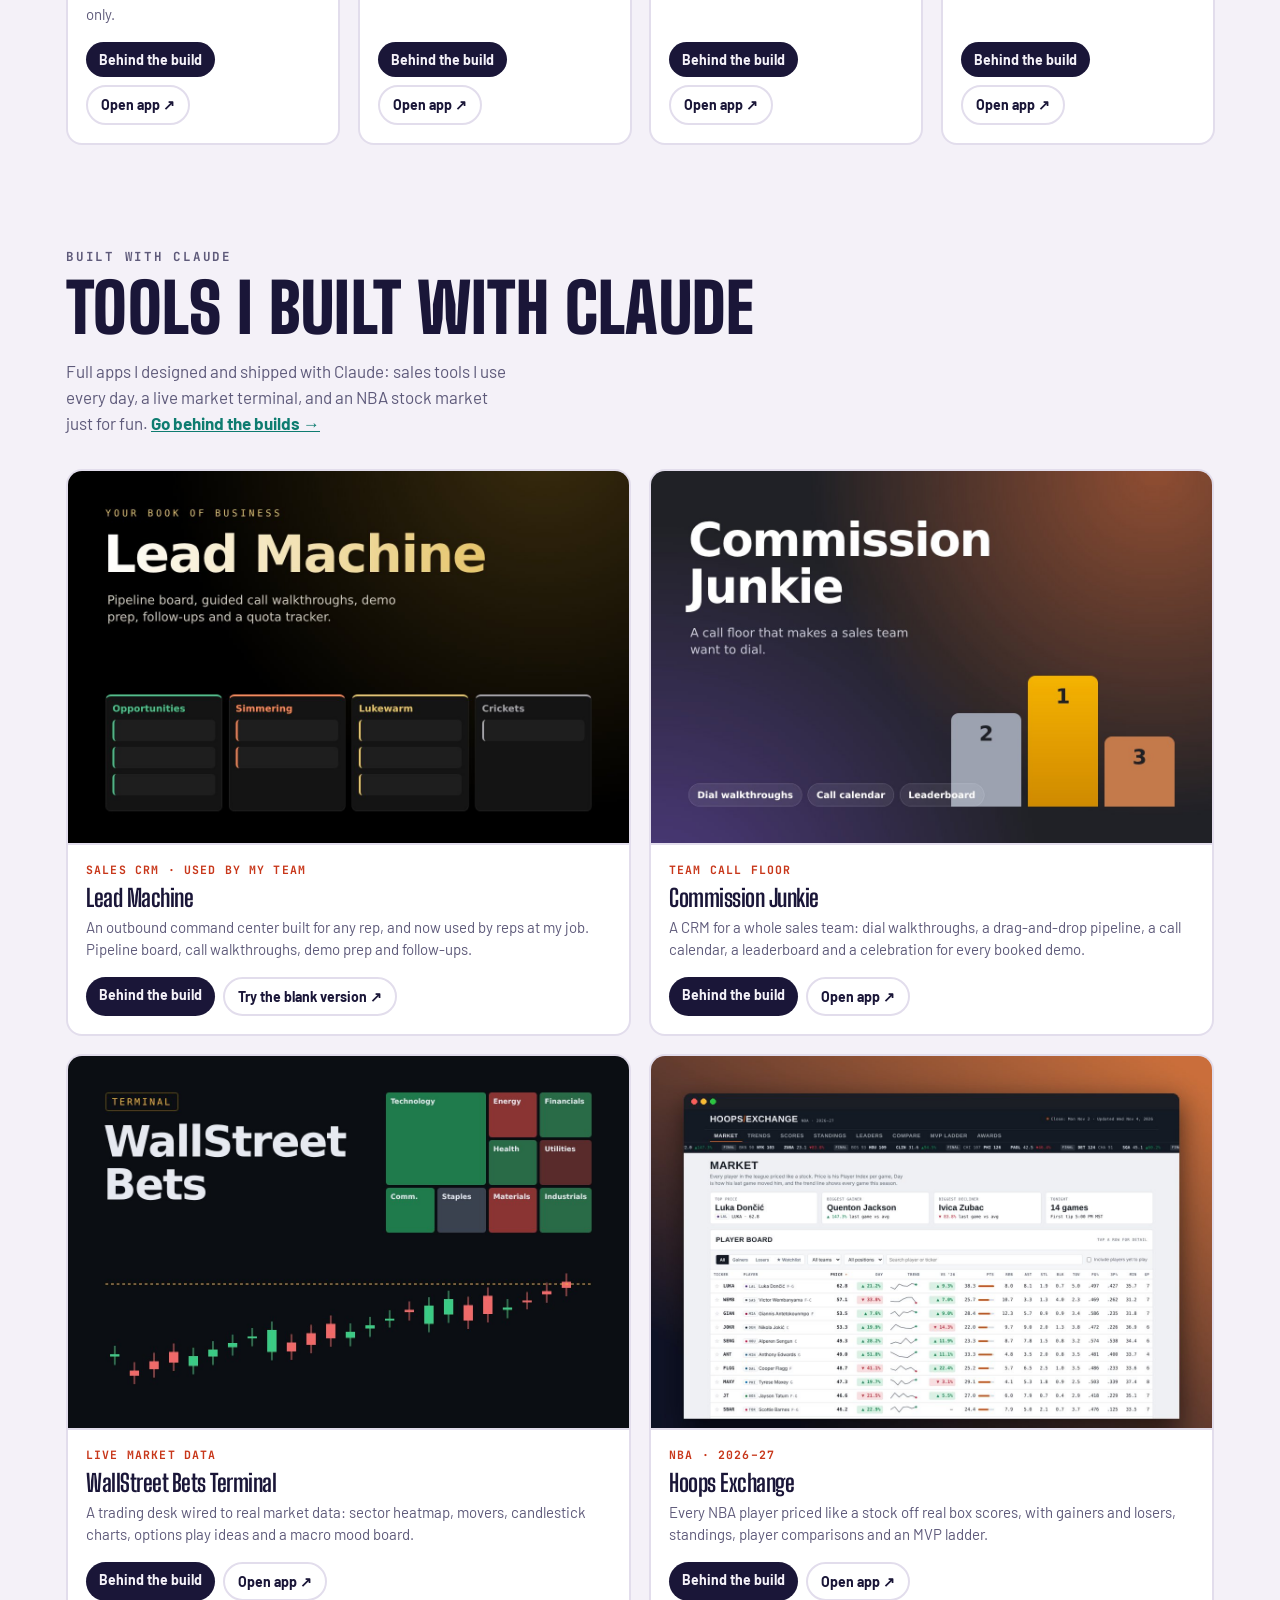
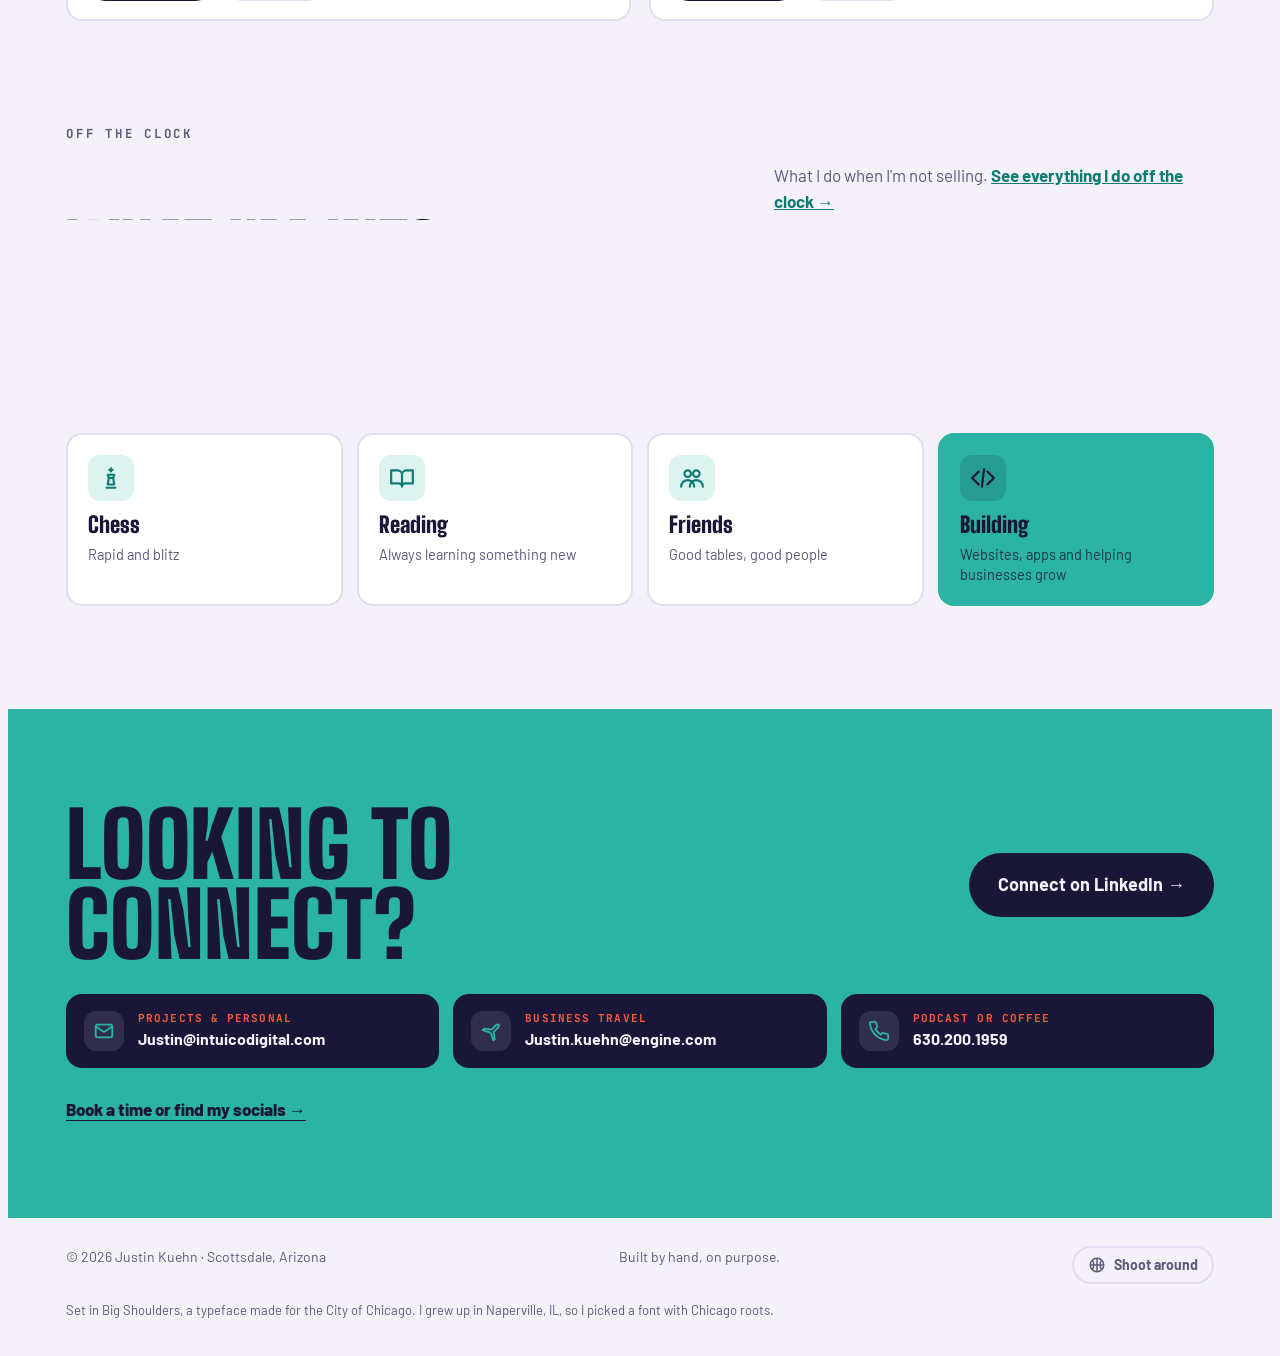
==== commit e8c0d5fa: "Replace Circle of Friends with Mosaic and its launch numbers Co-Authored-By: Claude Opus 5.5 <norepl" ====
--- a/index.html
+++ b/index.html
@@ -302,7 +302,7 @@
       <div class="app"><a class="shot" href="work.html#missile-mania"><img src="img/shot_missile.jpg" alt="Missile Mania screenshot" loading="lazy"></a><div class="body"><h3>Missile Mania</h3><p>Tap-to-thrust arcade game. Dodge obstacles, grab power-ups, level whole cities.</p><div class="acts"><a class="cs-btn" href="work.html#missile-mania">Behind the build</a><a class="go" href="https://id-preview--9728c3f0-ca05-4153-9701-315631acdc00.lovable.app" target="_blank" rel="noopener">Play it ↗</a></div></div></div>
       <div class="app"><a class="shot" href="work.html#my-last-run"><img src="img/shot_lastrun.jpg" alt="My Last Run screenshot" loading="lazy"></a><div class="body"><h3>My Last Run</h3><p>Your race date becomes a day-by-day plan with pace targets for every session.</p><div class="acts"><a class="cs-btn" href="work.html#my-last-run">Behind the build</a><a class="go" href="https://id-preview--bdcf397b-622d-477d-acb7-1abfdcdb4f65.lovable.app" target="_blank" rel="noopener">Open app ↗</a></div></div></div>
       <div class="app"><a class="shot" href="work.html#walkon"><img src="img/shot_walkon.jpg" alt="WalkOn screenshot" loading="lazy"></a><div class="body"><h3>WalkOn</h3><p>Basketball training for coaches, athletes and parents, with workouts, timers and badges.</p><div class="acts"><a class="cs-btn" href="work.html#walkon">Behind the build</a><a class="go" href="https://id-preview--fe172304-307c-4858-a96e-ae3cf5811a52.lovable.app" target="_blank" rel="noopener">Open app ↗</a></div></div></div>
-      <div class="app"><a class="shot" href="work.html#circle-of-friends"><img src="img/shot_circle.jpg" alt="Circle of Friends screenshot" loading="lazy"></a><div class="body"><h3>Circle of Friends</h3><p>Save what you learn about your people, then quiz yourself on it.</p><div class="acts"><a class="cs-btn" href="work.html#circle-of-friends">Behind the build</a><a class="go" href="https://id-preview--9604305a-4ebb-4d1f-936f-ec2f463b9193.lovable.app" target="_blank" rel="noopener">Open app ↗</a></div></div></div>
+      <div class="app"><a class="shot" href="work.html#mosaic"><img src="img/shot_mosaic.jpg" alt="Mosaic screenshot" loading="lazy"></a><div class="body"><span class="kick">200+ users in week one</span><h3>Mosaic</h3><p>A back-and-forth question game for real conversations with your people. 100+ users in the first 12 hours, invite only.</p><div class="acts"><a class="cs-btn" href="work.html#mosaic">Behind the build</a><a class="go" href="https://id-preview--a6ce73e4-9c57-42ba-a4dc-8248dfd05ff3.lovable.app" target="_blank" rel="noopener">Open app ↗</a></div></div></div>
       <div class="app"><a class="shot" href="work.html#walk-the-path"><img src="img/shot_path.jpg" alt="Walk the Path screenshot" loading="lazy"></a><div class="body"><h3>Walk the Path</h3><p>Five-minute lessons and quotes from the world's major philosophies and faiths.</p><div class="acts"><a class="cs-btn" href="work.html#walk-the-path">Behind the build</a><a class="go" href="https://id-preview--449f8e3a-1a97-40b5-98aa-3fd0b3b67470.lovable.app" target="_blank" rel="noopener">Open app ↗</a></div></div></div>
       <div class="app"><a class="shot" href="work.html#honey-bear"><img src="img/shot_honey.jpg" alt="Honey Bear Kitchen screenshot" loading="lazy"></a><div class="body"><h3>Honey Bear Kitchen</h3><p>Cozy recipe app with Low FODMAP filters and an AI idea generator.</p><div class="acts"><a class="cs-btn" href="work.html#honey-bear">Behind the build</a><a class="go" href="https://id-preview--b6b3ecbc-31b1-4ade-b1c3-0fae0a0726ac.lovable.app" target="_blank" rel="noopener">Open app ↗</a></div></div></div>
       <div class="app"><a class="shot" href="work.html#poetry-shelf"><img src="img/shot_poetry.jpg" alt="Poetry Shelf screenshot" loading="lazy"></a><div class="body"><h3>Poetry Shelf</h3><p>A digital bookshelf for my own poetry.</p><div class="acts"><a class="cs-btn" href="work.html#poetry-shelf">Behind the build</a><a class="go" href="https://id-preview--0a0bd705-e65c-4d59-aa2b-4a47ea7b3f06.lovable.app" target="_blank" rel="noopener">Open app ↗</a></div></div></div>
--- a/fx.css
+++ b/fx.css
@@ -137,3 +137,10 @@
 .font-note{flex-basis:100%;margin:0;font-size:13px;color:var(--muted);order:3}
 
 .more-ways{flex-basis:100%;font-weight:800;color:var(--signal-ink);text-decoration:underline;text-underline-offset:4px}
+
+/* ---------- fizz ---------- */
+.fx-fizz{position:fixed;inset:0;width:100vw;height:100vh;pointer-events:none;z-index:40}
+@media (prefers-reduced-motion:no-preference){
+  html.jk-splash::before{background:radial-gradient(circle 3px at 12% 30%,rgba(228,0,43,.5) 70%,transparent 75%),radial-gradient(circle 5px at 38% 70%,rgba(228,0,43,.35) 70%,transparent 75%),radial-gradient(circle 2.5px at 62% 20%,rgba(228,0,43,.45) 70%,transparent 75%),radial-gradient(circle 4px at 85% 55%,rgba(228,0,43,.35) 70%,transparent 75%),radial-gradient(circle 3px at 50% 90%,rgba(228,0,43,.4) 70%,transparent 75%),radial-gradient(ellipse 70px 12px at 50% calc(50% + 62px),color-mix(in srgb,var(--ink) 22%,transparent),transparent 70%) no-repeat,var(--bg);background-size:180px 240px,180px 240px,180px 240px,180px 240px,180px 240px,100% 100%;animation:fizzUp 1.6s linear infinite}
+  @keyframes fizzUp{from{background-position:0 0,0 0,0 0,0 0,0 0,0 0}to{background-position:0 -240px,0 -240px,0 -240px,0 -240px,0 -240px,0 0}}
+}
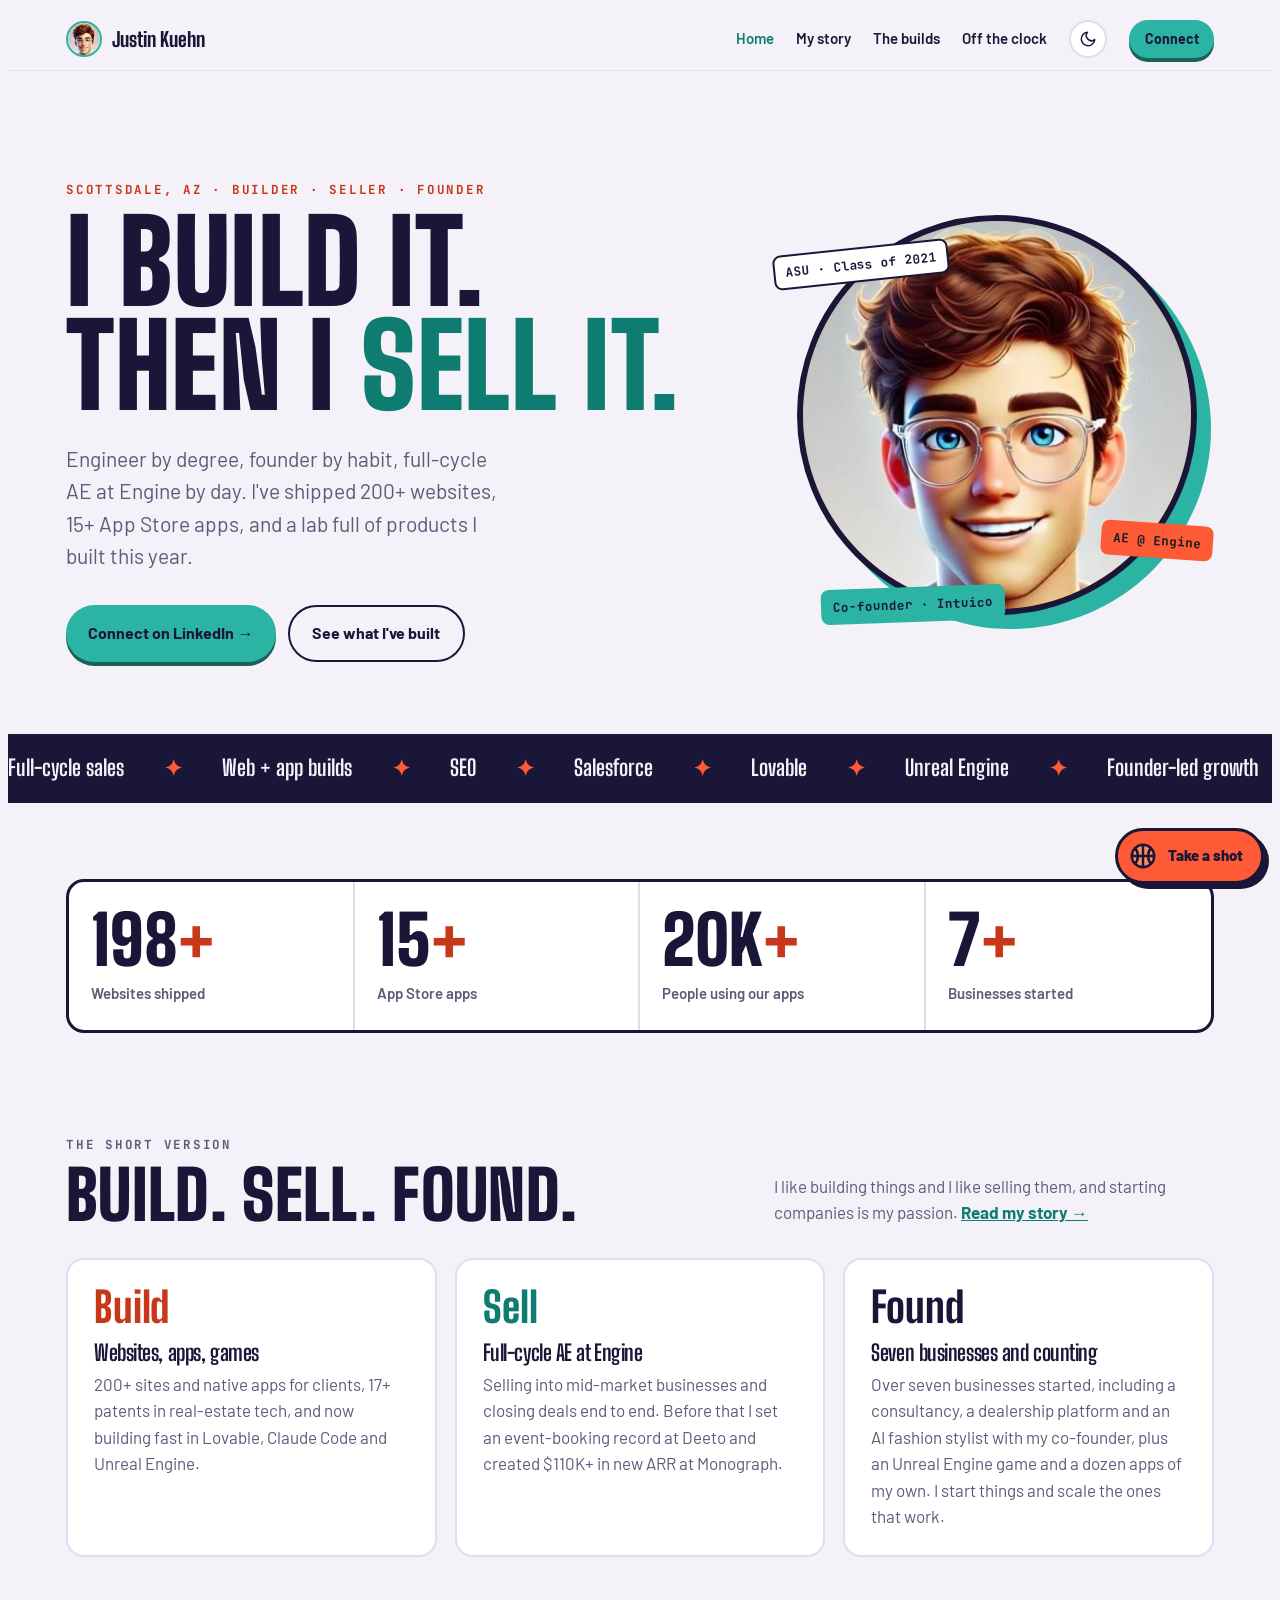
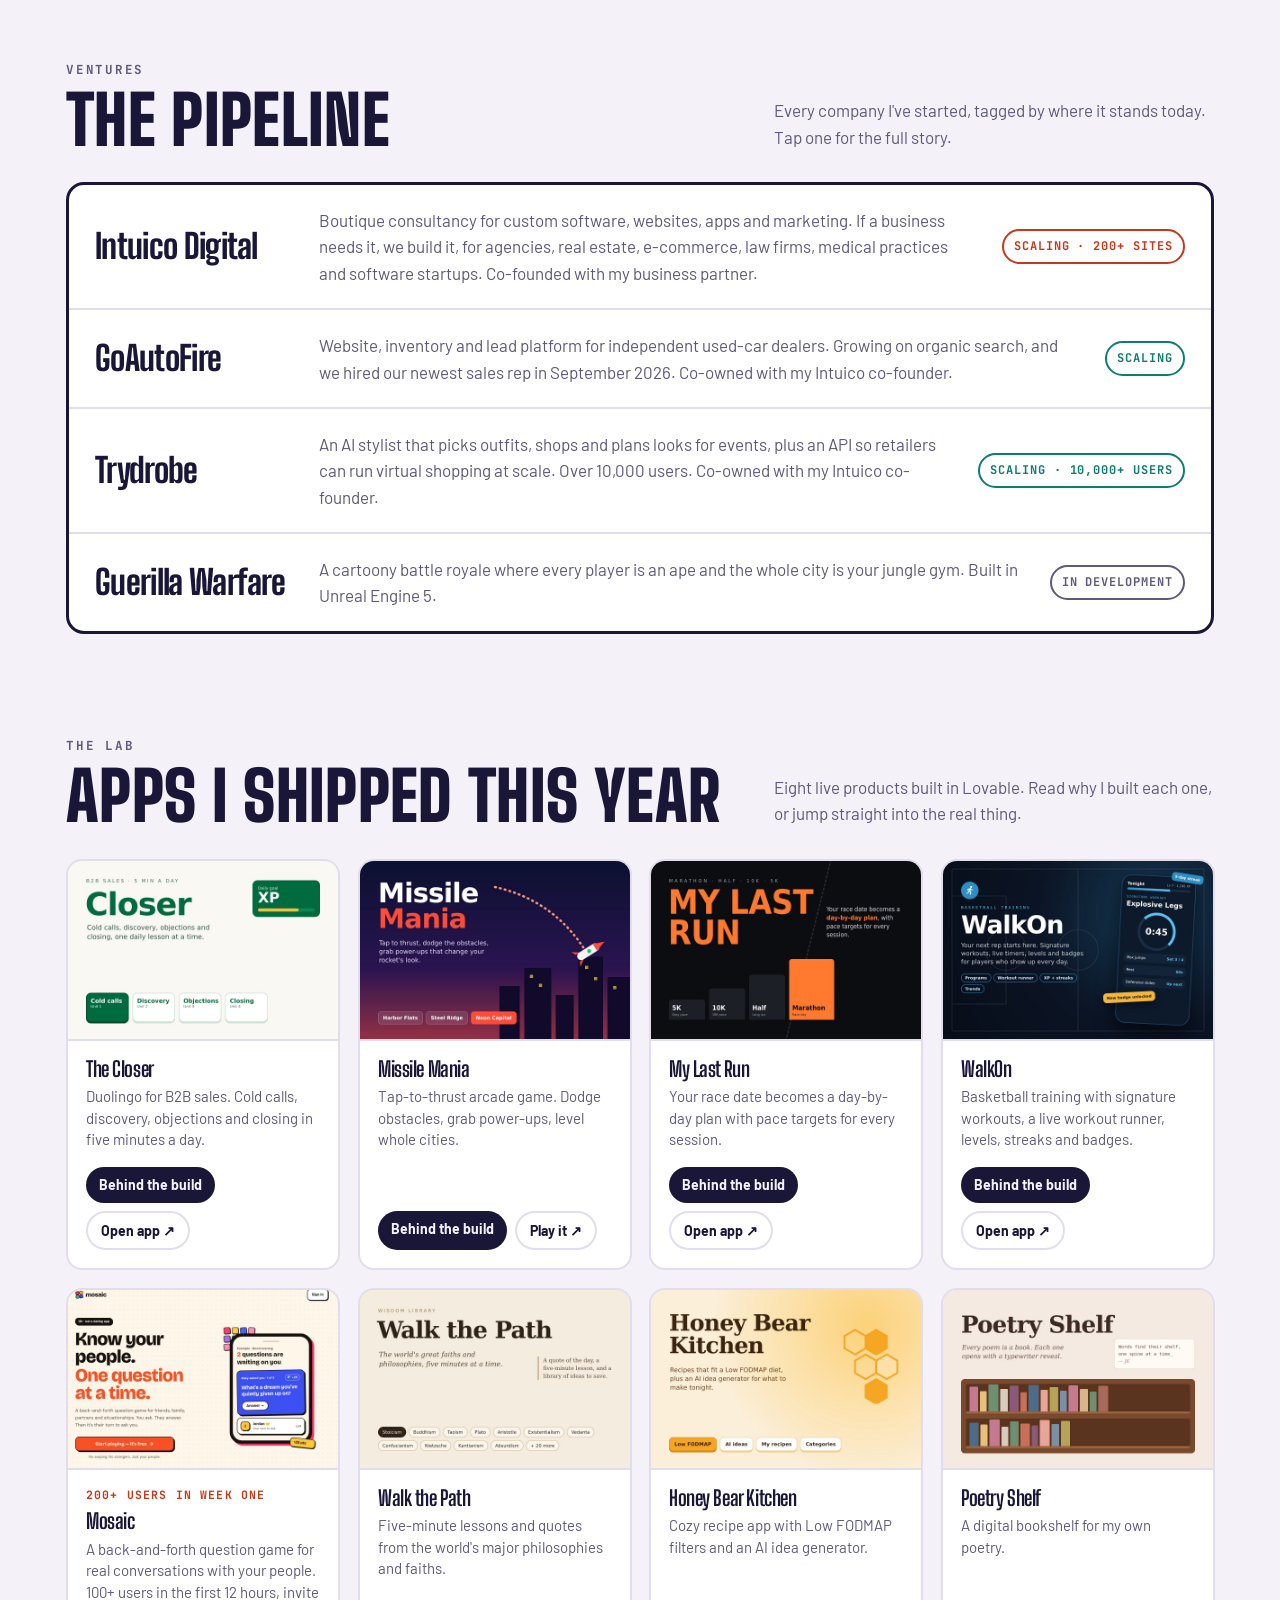
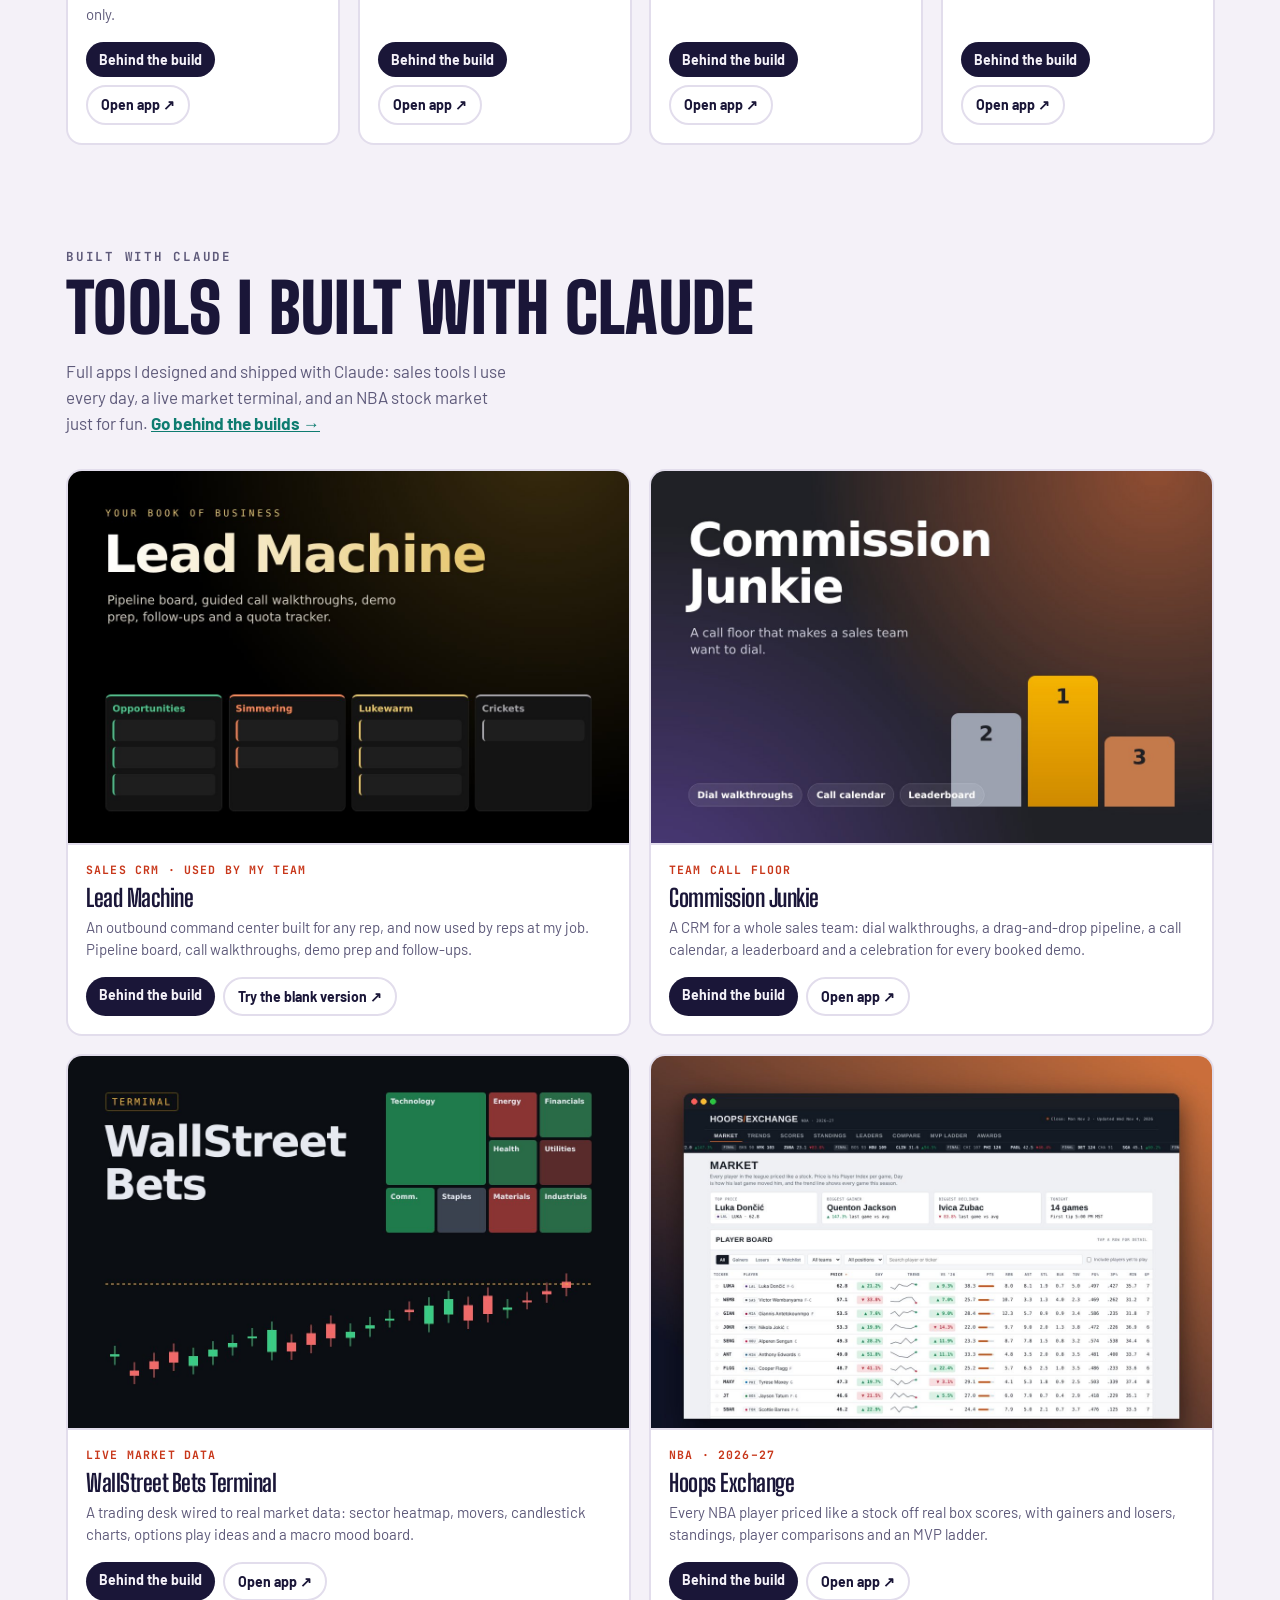
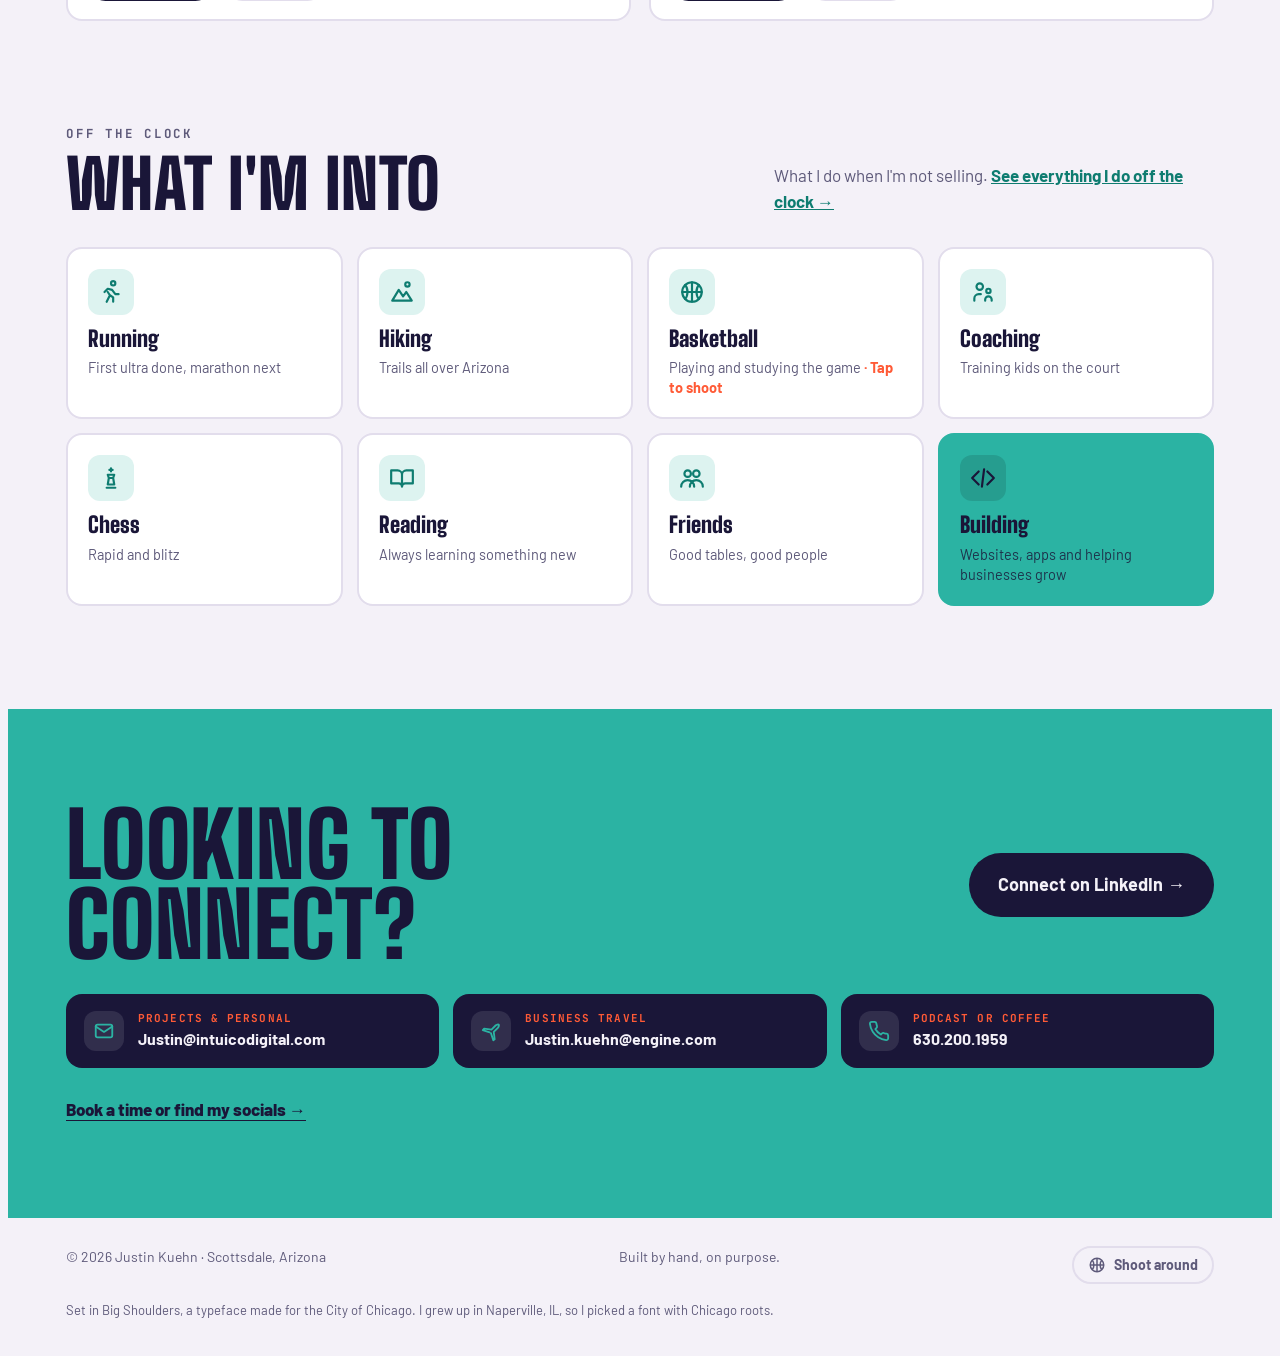
==== commit ba4d548c: "Update WalkOn to the rebuilt app: new link, picture and story Co-Authored-By: Claude Opus 5.5 <norep" ====
--- a/index.html
+++ b/index.html
@@ -301,7 +301,7 @@
       <div class="app"><a class="shot" href="work.html#the-closer"><img src="img/shot_closer.jpg" alt="The Closer screenshot" loading="lazy"></a><div class="body"><h3>The Closer</h3><p>Duolingo for B2B sales. Cold calls, discovery, objections and closing in five minutes a day.</p><div class="acts"><a class="cs-btn" href="work.html#the-closer">Behind the build</a><a class="go" href="https://id-preview--04c4d16d-3907-4d98-9360-c7922b74144a.lovable.app" target="_blank" rel="noopener">Open app ↗</a></div></div></div>
       <div class="app"><a class="shot" href="work.html#missile-mania"><img src="img/shot_missile.jpg" alt="Missile Mania screenshot" loading="lazy"></a><div class="body"><h3>Missile Mania</h3><p>Tap-to-thrust arcade game. Dodge obstacles, grab power-ups, level whole cities.</p><div class="acts"><a class="cs-btn" href="work.html#missile-mania">Behind the build</a><a class="go" href="https://id-preview--9728c3f0-ca05-4153-9701-315631acdc00.lovable.app" target="_blank" rel="noopener">Play it ↗</a></div></div></div>
       <div class="app"><a class="shot" href="work.html#my-last-run"><img src="img/shot_lastrun.jpg" alt="My Last Run screenshot" loading="lazy"></a><div class="body"><h3>My Last Run</h3><p>Your race date becomes a day-by-day plan with pace targets for every session.</p><div class="acts"><a class="cs-btn" href="work.html#my-last-run">Behind the build</a><a class="go" href="https://id-preview--bdcf397b-622d-477d-acb7-1abfdcdb4f65.lovable.app" target="_blank" rel="noopener">Open app ↗</a></div></div></div>
-      <div class="app"><a class="shot" href="work.html#walkon"><img src="img/shot_walkon.jpg" alt="WalkOn screenshot" loading="lazy"></a><div class="body"><h3>WalkOn</h3><p>Basketball training for coaches, athletes and parents, with workouts, timers and badges.</p><div class="acts"><a class="cs-btn" href="work.html#walkon">Behind the build</a><a class="go" href="https://id-preview--fe172304-307c-4858-a96e-ae3cf5811a52.lovable.app" target="_blank" rel="noopener">Open app ↗</a></div></div></div>
+      <div class="app"><a class="shot" href="work.html#walkon"><img src="img/shot_walkon.jpg" alt="WalkOn screenshot" loading="lazy"></a><div class="body"><h3>WalkOn</h3><p>Basketball training with signature workouts, a live workout runner, levels, streaks and badges.</p><div class="acts"><a class="cs-btn" href="work.html#walkon">Behind the build</a><a class="go" href="https://id-preview--77629326-9b4a-41c9-a2ec-c65a3941ba70.lovable.app" target="_blank" rel="noopener">Open app ↗</a></div></div></div>
       <div class="app"><a class="shot" href="work.html#mosaic"><img src="img/shot_mosaic.jpg" alt="Mosaic screenshot" loading="lazy"></a><div class="body"><span class="kick">200+ users in week one</span><h3>Mosaic</h3><p>A back-and-forth question game for real conversations with your people. 100+ users in the first 12 hours, invite only.</p><div class="acts"><a class="cs-btn" href="work.html#mosaic">Behind the build</a><a class="go" href="https://id-preview--a6ce73e4-9c57-42ba-a4dc-8248dfd05ff3.lovable.app" target="_blank" rel="noopener">Open app ↗</a></div></div></div>
       <div class="app"><a class="shot" href="work.html#walk-the-path"><img src="img/shot_path.jpg" alt="Walk the Path screenshot" loading="lazy"></a><div class="body"><h3>Walk the Path</h3><p>Five-minute lessons and quotes from the world's major philosophies and faiths.</p><div class="acts"><a class="cs-btn" href="work.html#walk-the-path">Behind the build</a><a class="go" href="https://id-preview--449f8e3a-1a97-40b5-98aa-3fd0b3b67470.lovable.app" target="_blank" rel="noopener">Open app ↗</a></div></div></div>
       <div class="app"><a class="shot" href="work.html#honey-bear"><img src="img/shot_honey.jpg" alt="Honey Bear Kitchen screenshot" loading="lazy"></a><div class="body"><h3>Honey Bear Kitchen</h3><p>Cozy recipe app with Low FODMAP filters and an AI idea generator.</p><div class="acts"><a class="cs-btn" href="work.html#honey-bear">Behind the build</a><a class="go" href="https://id-preview--b6b3ecbc-31b1-4ade-b1c3-0fae0a0726ac.lovable.app" target="_blank" rel="noopener">Open app ↗</a></div></div></div>
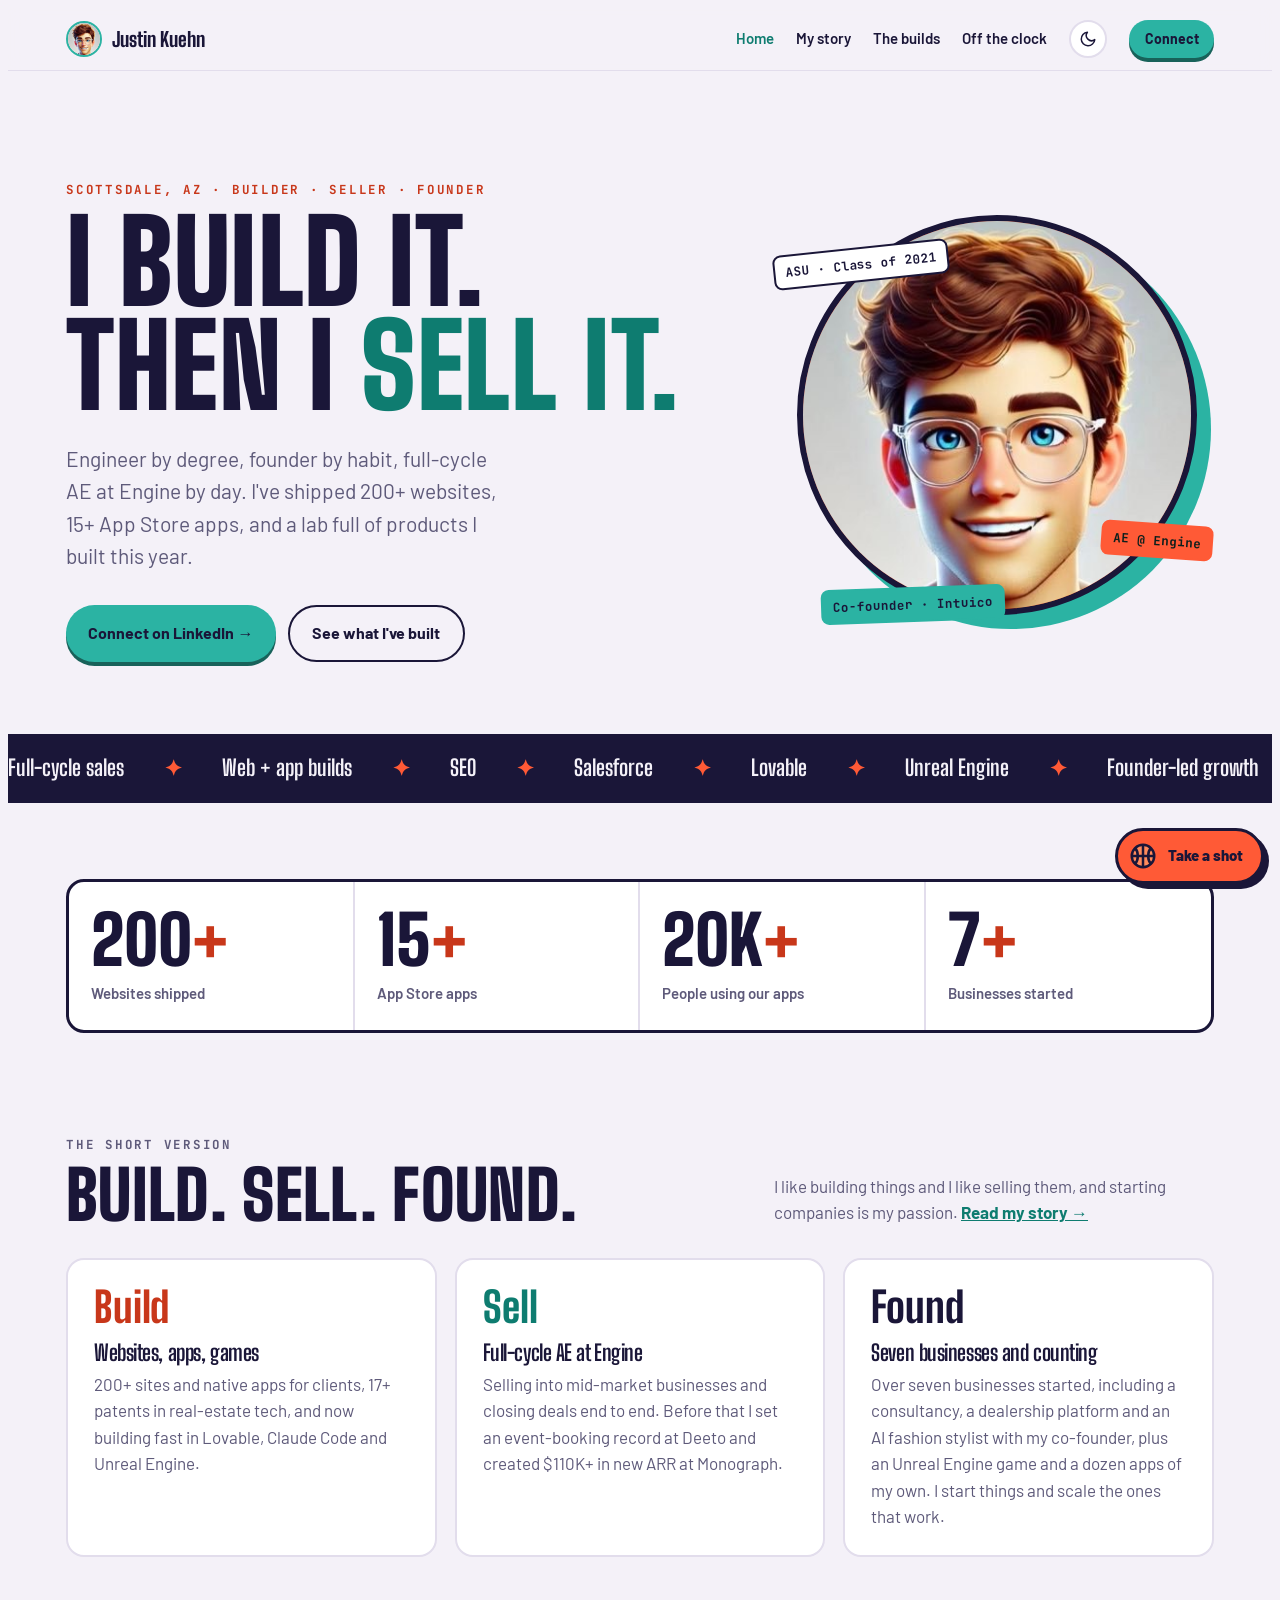
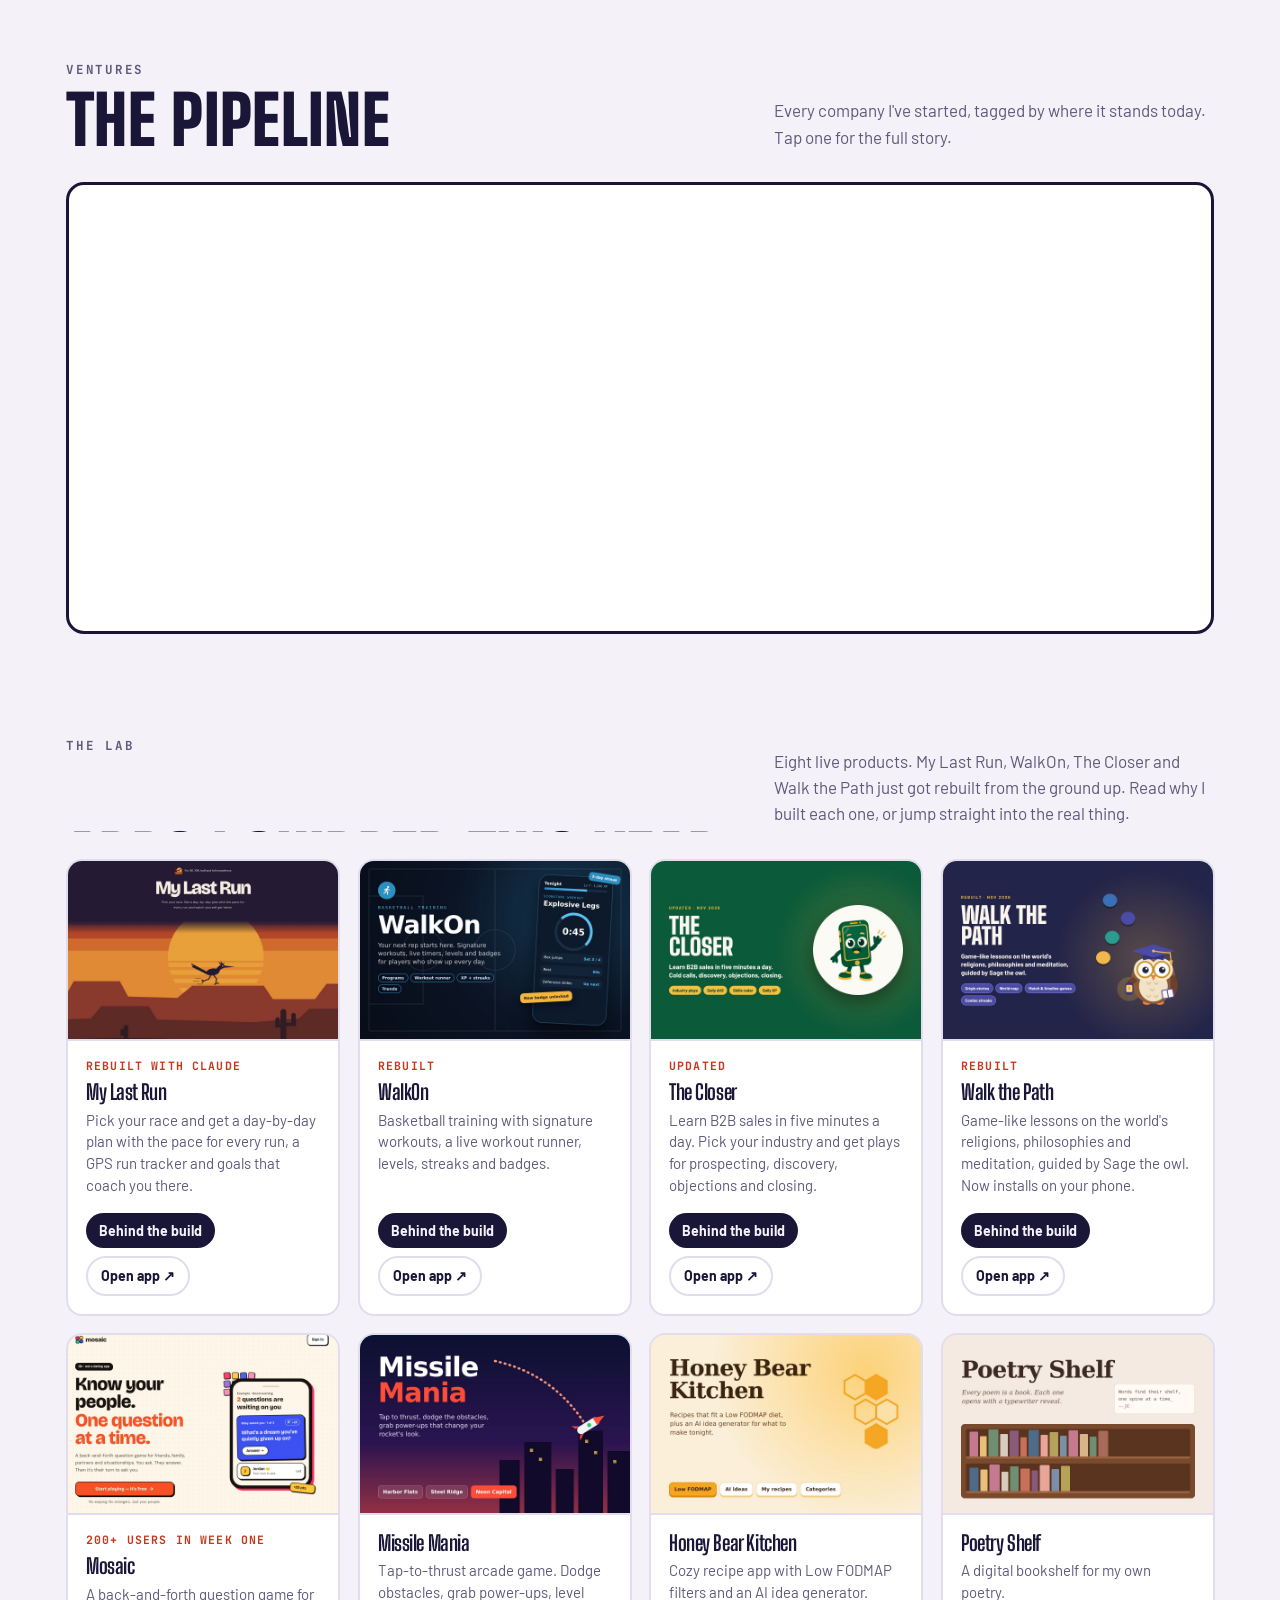
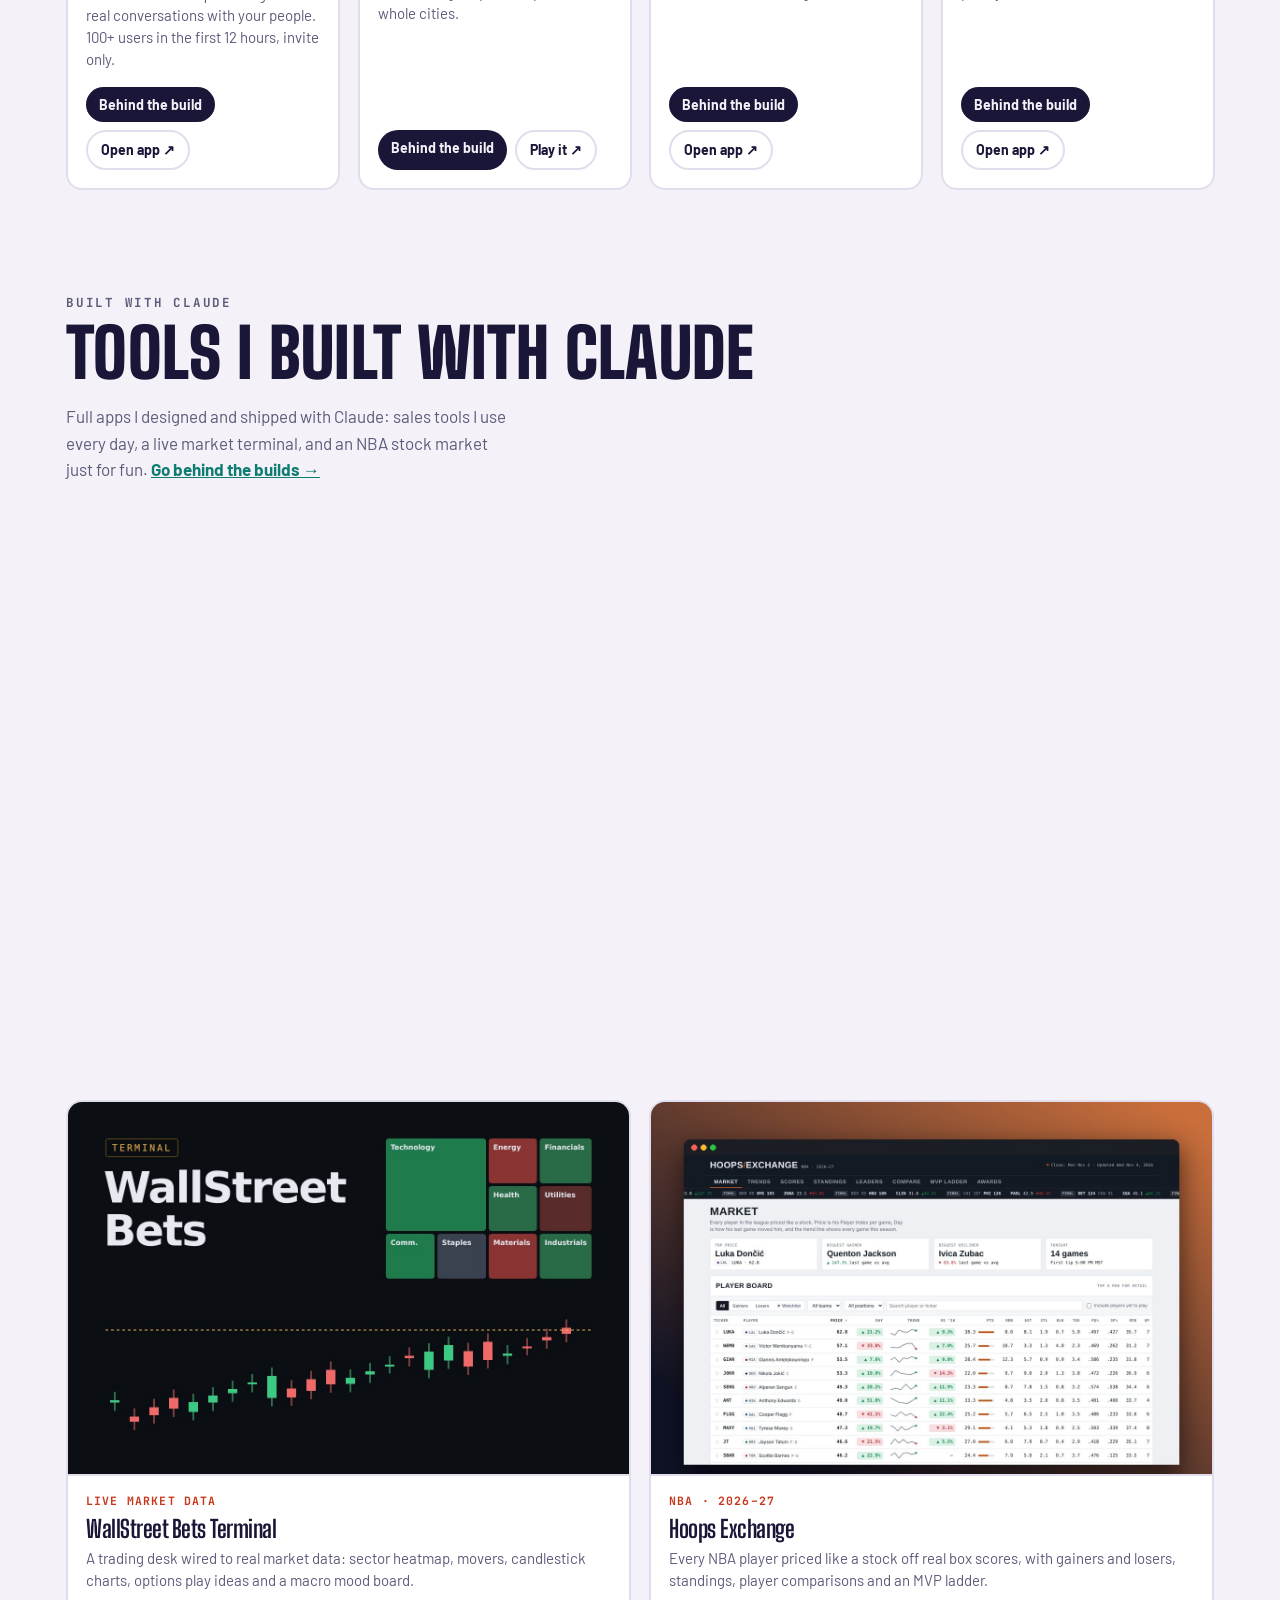
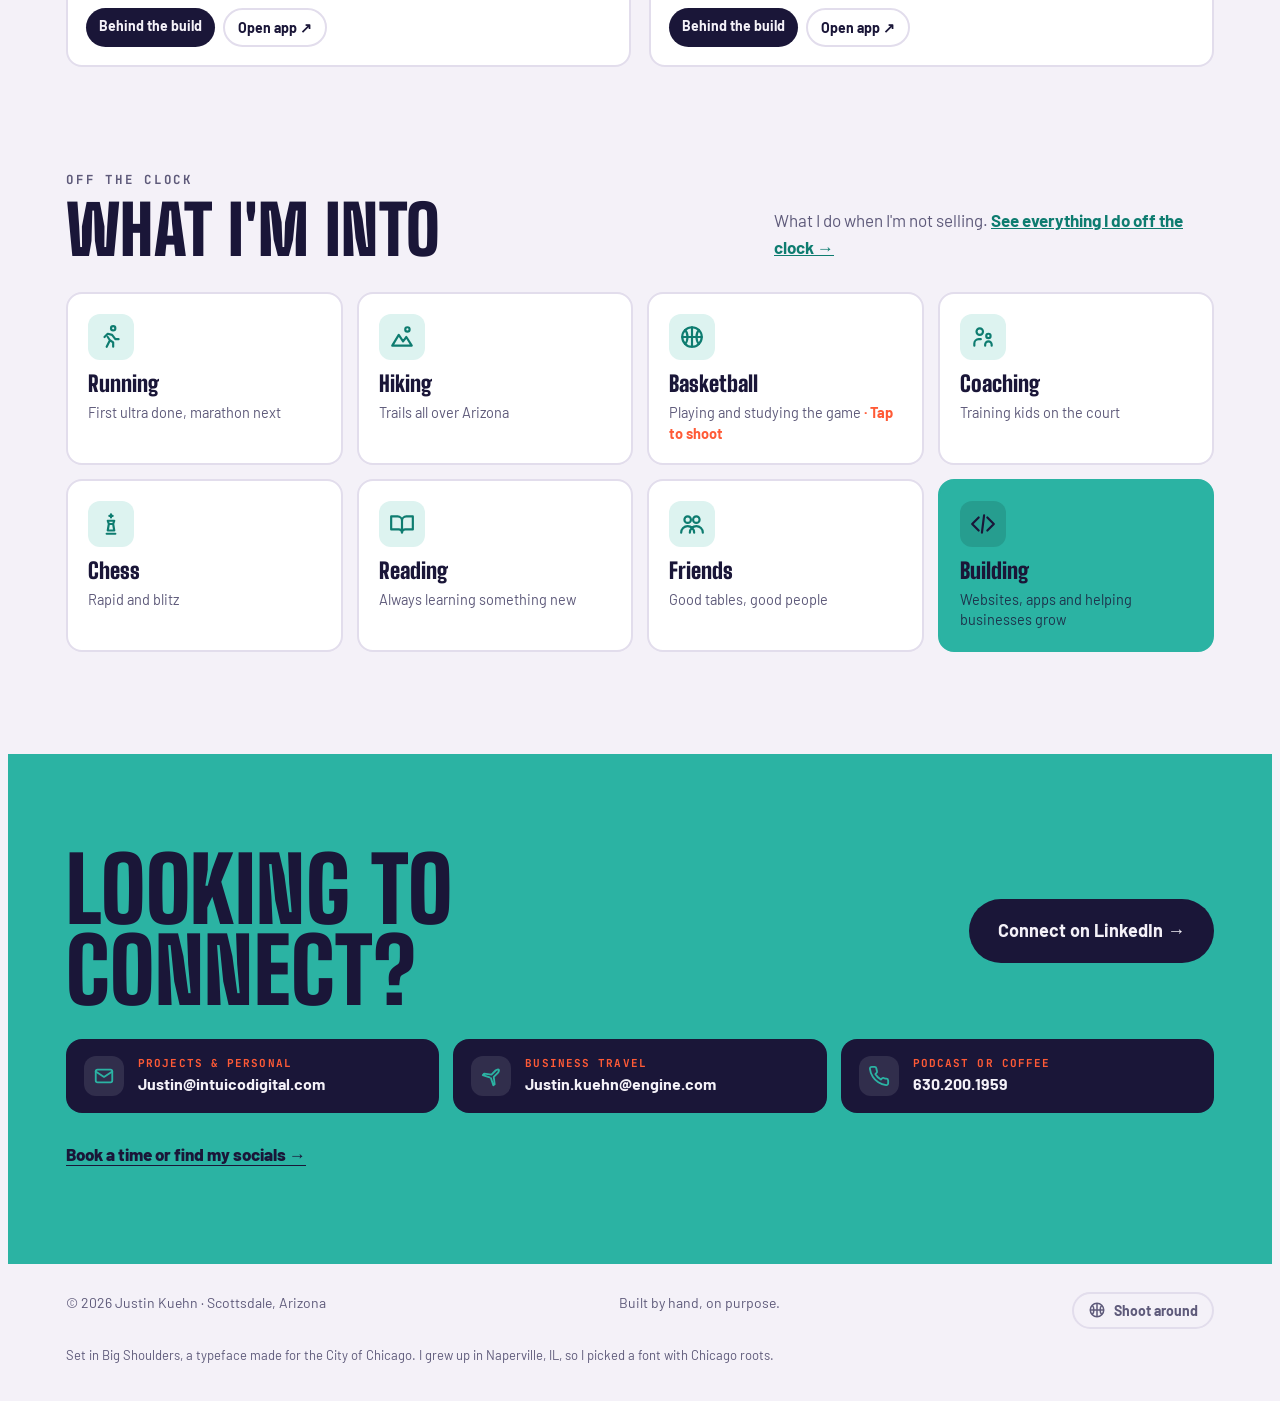
==== commit 7aa38590: "Refresh My Last Run, The Closer and Walk the Path: new looks, logos and features Co-Authored-By: Cla" ====
--- a/index.html
+++ b/index.html
@@ -295,15 +295,15 @@
   <div class="wrap">
     <div class="head">
       <div><p class="eyebrow">The lab</p><h2 id="apps-h">Apps I shipped this year</h2></div>
-      <p>Eight live products built in Lovable. Read why I built each one, or jump straight into the real thing.</p>
+      <p>Eight live products. My Last Run, WalkOn, The Closer and Walk the Path just got rebuilt from the ground up. Read why I built each one, or jump straight into the real thing.</p>
     </div>
     <div class="apps">
-      <div class="app"><a class="shot" href="work.html#the-closer"><img src="img/shot_closer.jpg" alt="The Closer screenshot" loading="lazy"></a><div class="body"><h3>The Closer</h3><p>Duolingo for B2B sales. Cold calls, discovery, objections and closing in five minutes a day.</p><div class="acts"><a class="cs-btn" href="work.html#the-closer">Behind the build</a><a class="go" href="https://id-preview--04c4d16d-3907-4d98-9360-c7922b74144a.lovable.app" target="_blank" rel="noopener">Open app ↗</a></div></div></div>
+      <div class="app"><a class="shot" href="work.html#my-last-run"><img src="img/shot_lastrun.jpg" alt="My Last Run screenshot" loading="lazy"></a><div class="body"><span class="kick">Rebuilt with Claude</span><h3>My Last Run</h3><p>Pick your race and get a day-by-day plan with the pace for every run, a GPS run tracker and goals that coach you there.</p><div class="acts"><a class="cs-btn" href="work.html#my-last-run">Behind the build</a><a class="go" href="https://id-preview--bdcf397b-622d-477d-acb7-1abfdcdb4f65.lovable.app" target="_blank" rel="noopener">Open app ↗</a></div></div></div>
+      <div class="app"><a class="shot" href="work.html#walkon"><img src="img/shot_walkon.jpg" alt="WalkOn screenshot" loading="lazy"></a><div class="body"><span class="kick">Rebuilt</span><h3>WalkOn</h3><p>Basketball training with signature workouts, a live workout runner, levels, streaks and badges.</p><div class="acts"><a class="cs-btn" href="work.html#walkon">Behind the build</a><a class="go" href="https://id-preview--77629326-9b4a-41c9-a2ec-c65a3941ba70.lovable.app" target="_blank" rel="noopener">Open app ↗</a></div></div></div>
+      <div class="app"><a class="shot" href="work.html#the-closer"><img src="img/shot_closer.jpg" alt="The Closer screenshot" loading="lazy"></a><div class="body"><span class="kick">Updated</span><h3>The Closer</h3><p>Learn B2B sales in five minutes a day. Pick your industry and get plays for prospecting, discovery, objections and closing.</p><div class="acts"><a class="cs-btn" href="work.html#the-closer">Behind the build</a><a class="go" href="https://id-preview--04c4d16d-3907-4d98-9360-c7922b74144a.lovable.app" target="_blank" rel="noopener">Open app ↗</a></div></div></div>
+      <div class="app"><a class="shot" href="work.html#walk-the-path"><img src="img/shot_path.jpg" alt="Walk the Path screenshot" loading="lazy"></a><div class="body"><span class="kick">Rebuilt</span><h3>Walk the Path</h3><p>Game-like lessons on the world's religions, philosophies and meditation, guided by Sage the owl. Now installs on your phone.</p><div class="acts"><a class="cs-btn" href="work.html#walk-the-path">Behind the build</a><a class="go" href="https://id-preview--449f8e3a-1a97-40b5-98aa-3fd0b3b67470.lovable.app" target="_blank" rel="noopener">Open app ↗</a></div></div></div>
+      <div class="app"><a class="shot" href="work.html#mosaic"><img src="img/shot_mosaic.jpg" alt="Mosaic screenshot" loading="lazy"></a><div class="body"><span class="kick">200+ users in week one</span><h3>Mosaic</h3><p>A back-and-forth question game for real conversations with your people. 100+ users in the first 12 hours, invite only.</p><div class="acts"><a class="cs-btn" href="work.html#mosaic">Behind the build</a><a class="go" href="https://id-preview--a6ce73e4-9c57-42ba-a4dc-8248dfd05ff3.lovable.app" target="_blank" rel="noopener">Open app ↗</a></div></div></div>
       <div class="app"><a class="shot" href="work.html#missile-mania"><img src="img/shot_missile.jpg" alt="Missile Mania screenshot" loading="lazy"></a><div class="body"><h3>Missile Mania</h3><p>Tap-to-thrust arcade game. Dodge obstacles, grab power-ups, level whole cities.</p><div class="acts"><a class="cs-btn" href="work.html#missile-mania">Behind the build</a><a class="go" href="https://id-preview--9728c3f0-ca05-4153-9701-315631acdc00.lovable.app" target="_blank" rel="noopener">Play it ↗</a></div></div></div>
-      <div class="app"><a class="shot" href="work.html#my-last-run"><img src="img/shot_lastrun.jpg" alt="My Last Run screenshot" loading="lazy"></a><div class="body"><h3>My Last Run</h3><p>Your race date becomes a day-by-day plan with pace targets for every session.</p><div class="acts"><a class="cs-btn" href="work.html#my-last-run">Behind the build</a><a class="go" href="https://id-preview--bdcf397b-622d-477d-acb7-1abfdcdb4f65.lovable.app" target="_blank" rel="noopener">Open app ↗</a></div></div></div>
-      <div class="app"><a class="shot" href="work.html#walkon"><img src="img/shot_walkon.jpg" alt="WalkOn screenshot" loading="lazy"></a><div class="body"><h3>WalkOn</h3><p>Basketball training with signature workouts, a live workout runner, levels, streaks and badges.</p><div class="acts"><a class="cs-btn" href="work.html#walkon">Behind the build</a><a class="go" href="https://id-preview--77629326-9b4a-41c9-a2ec-c65a3941ba70.lovable.app" target="_blank" rel="noopener">Open app ↗</a></div></div></div>
-      <div class="app"><a class="shot" href="work.html#mosaic"><img src="img/shot_mosaic.jpg" alt="Mosaic screenshot" loading="lazy"></a><div class="body"><span class="kick">200+ users in week one</span><h3>Mosaic</h3><p>A back-and-forth question game for real conversations with your people. 100+ users in the first 12 hours, invite only.</p><div class="acts"><a class="cs-btn" href="work.html#mosaic">Behind the build</a><a class="go" href="https://id-preview--a6ce73e4-9c57-42ba-a4dc-8248dfd05ff3.lovable.app" target="_blank" rel="noopener">Open app ↗</a></div></div></div>
-      <div class="app"><a class="shot" href="work.html#walk-the-path"><img src="img/shot_path.jpg" alt="Walk the Path screenshot" loading="lazy"></a><div class="body"><h3>Walk the Path</h3><p>Five-minute lessons and quotes from the world's major philosophies and faiths.</p><div class="acts"><a class="cs-btn" href="work.html#walk-the-path">Behind the build</a><a class="go" href="https://id-preview--449f8e3a-1a97-40b5-98aa-3fd0b3b67470.lovable.app" target="_blank" rel="noopener">Open app ↗</a></div></div></div>
       <div class="app"><a class="shot" href="work.html#honey-bear"><img src="img/shot_honey.jpg" alt="Honey Bear Kitchen screenshot" loading="lazy"></a><div class="body"><h3>Honey Bear Kitchen</h3><p>Cozy recipe app with Low FODMAP filters and an AI idea generator.</p><div class="acts"><a class="cs-btn" href="work.html#honey-bear">Behind the build</a><a class="go" href="https://id-preview--b6b3ecbc-31b1-4ade-b1c3-0fae0a0726ac.lovable.app" target="_blank" rel="noopener">Open app ↗</a></div></div></div>
       <div class="app"><a class="shot" href="work.html#poetry-shelf"><img src="img/shot_poetry.jpg" alt="Poetry Shelf screenshot" loading="lazy"></a><div class="body"><h3>Poetry Shelf</h3><p>A digital bookshelf for my own poetry.</p><div class="acts"><a class="cs-btn" href="work.html#poetry-shelf">Behind the build</a><a class="go" href="https://id-preview--0a0bd705-e65c-4d59-aa2b-4a47ea7b3f06.lovable.app" target="_blank" rel="noopener">Open app ↗</a></div></div></div>
     </div>
